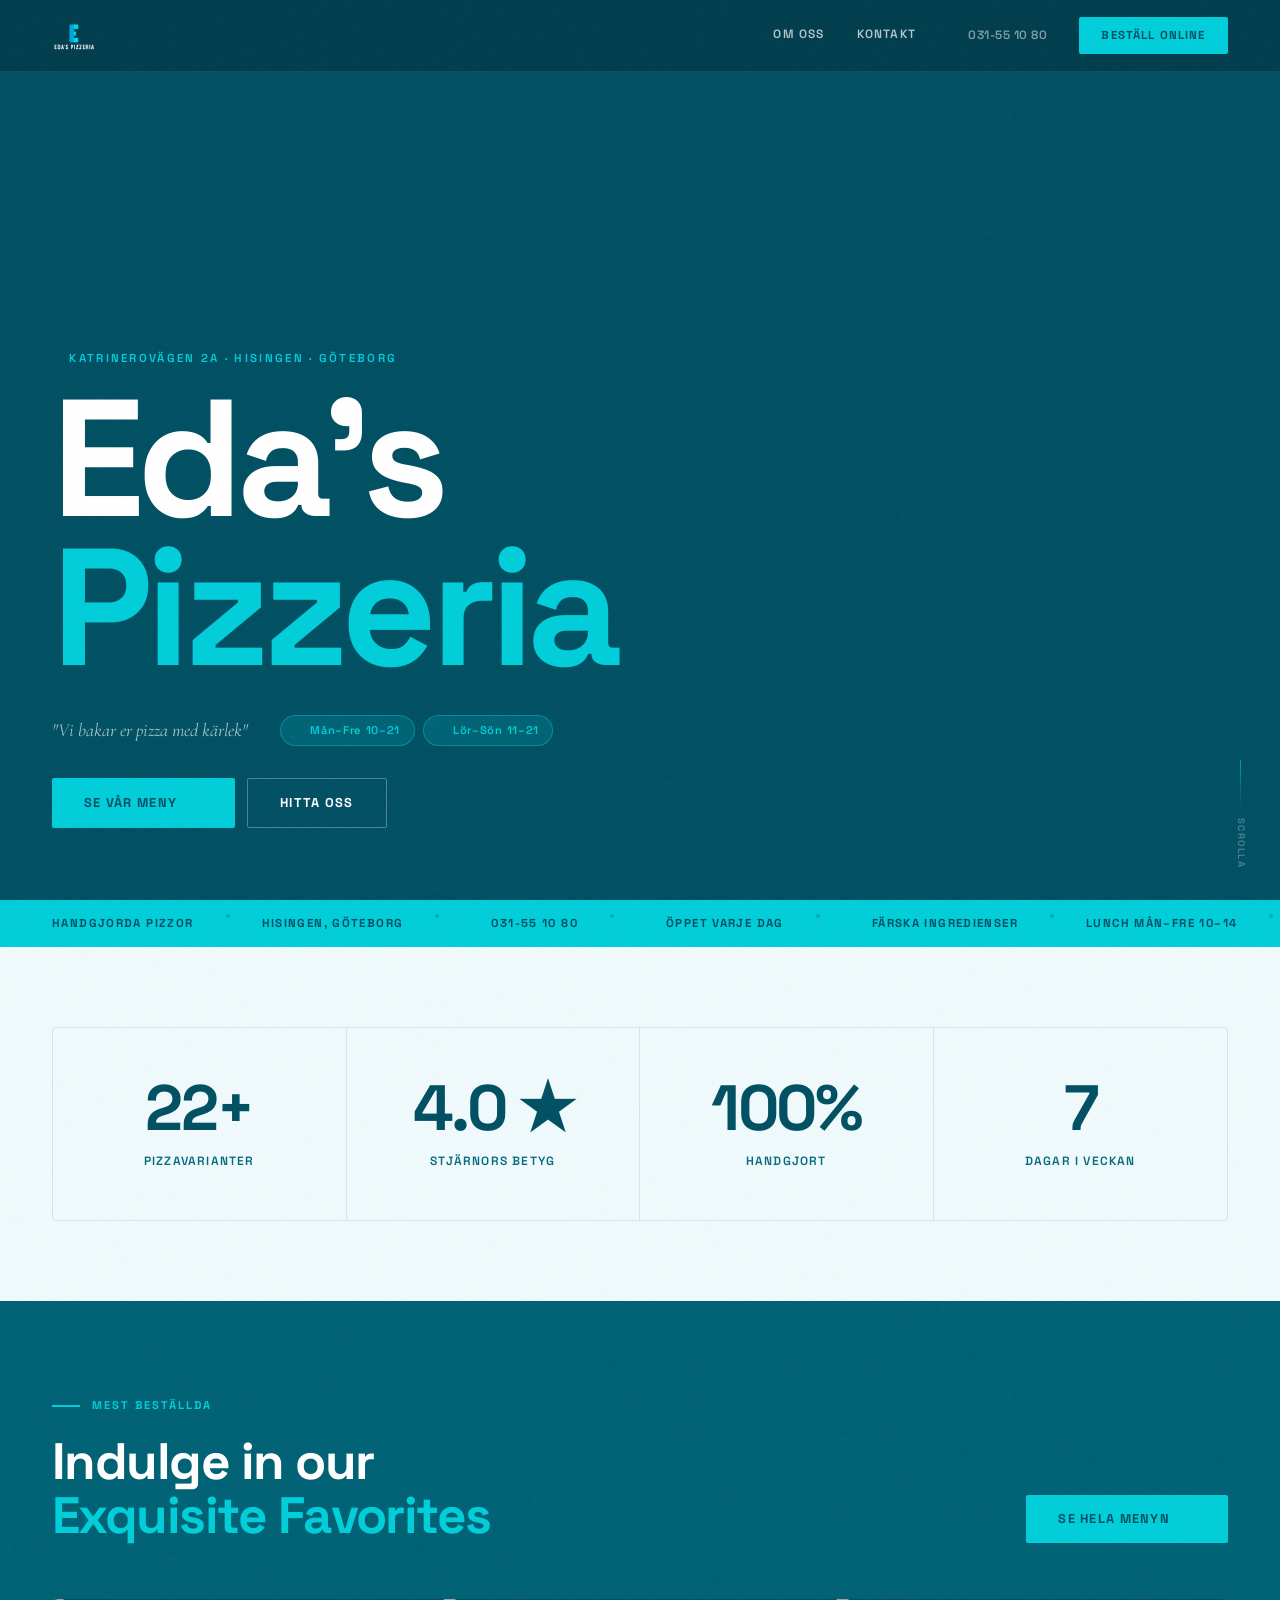
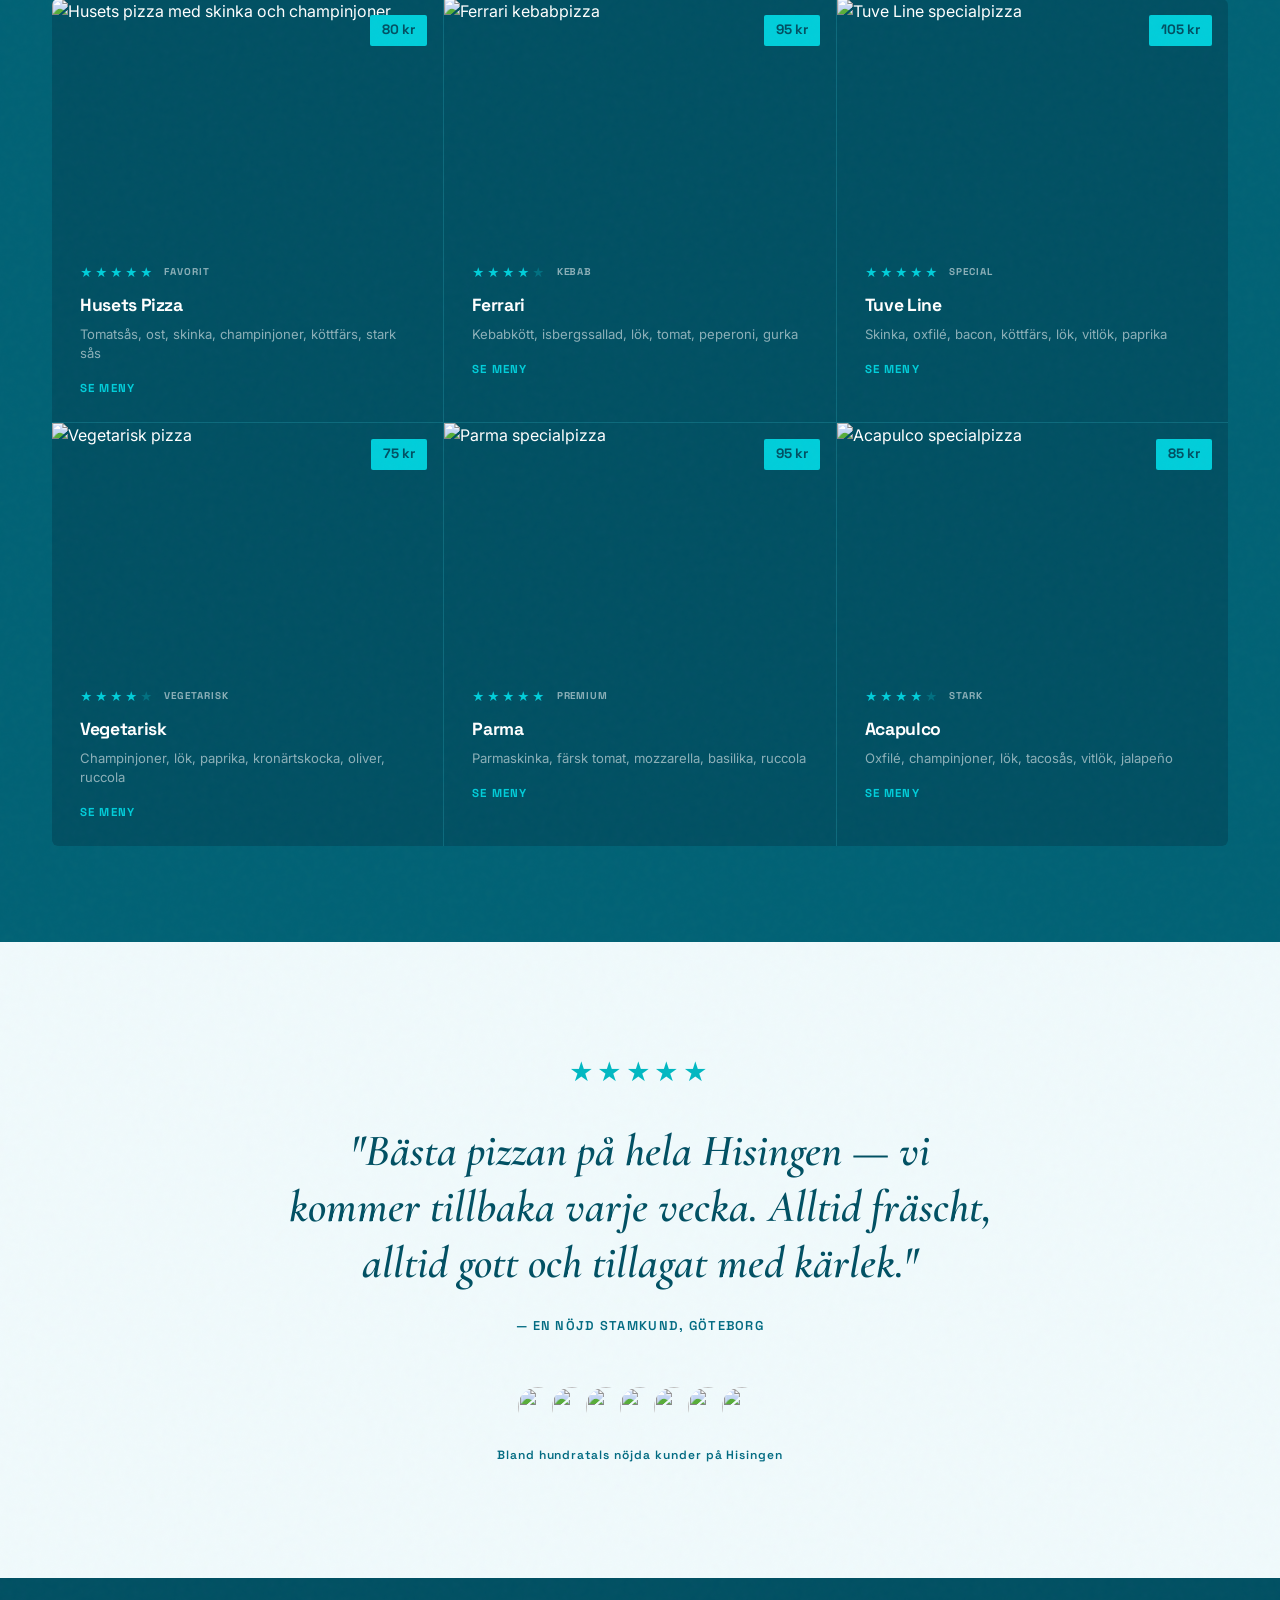
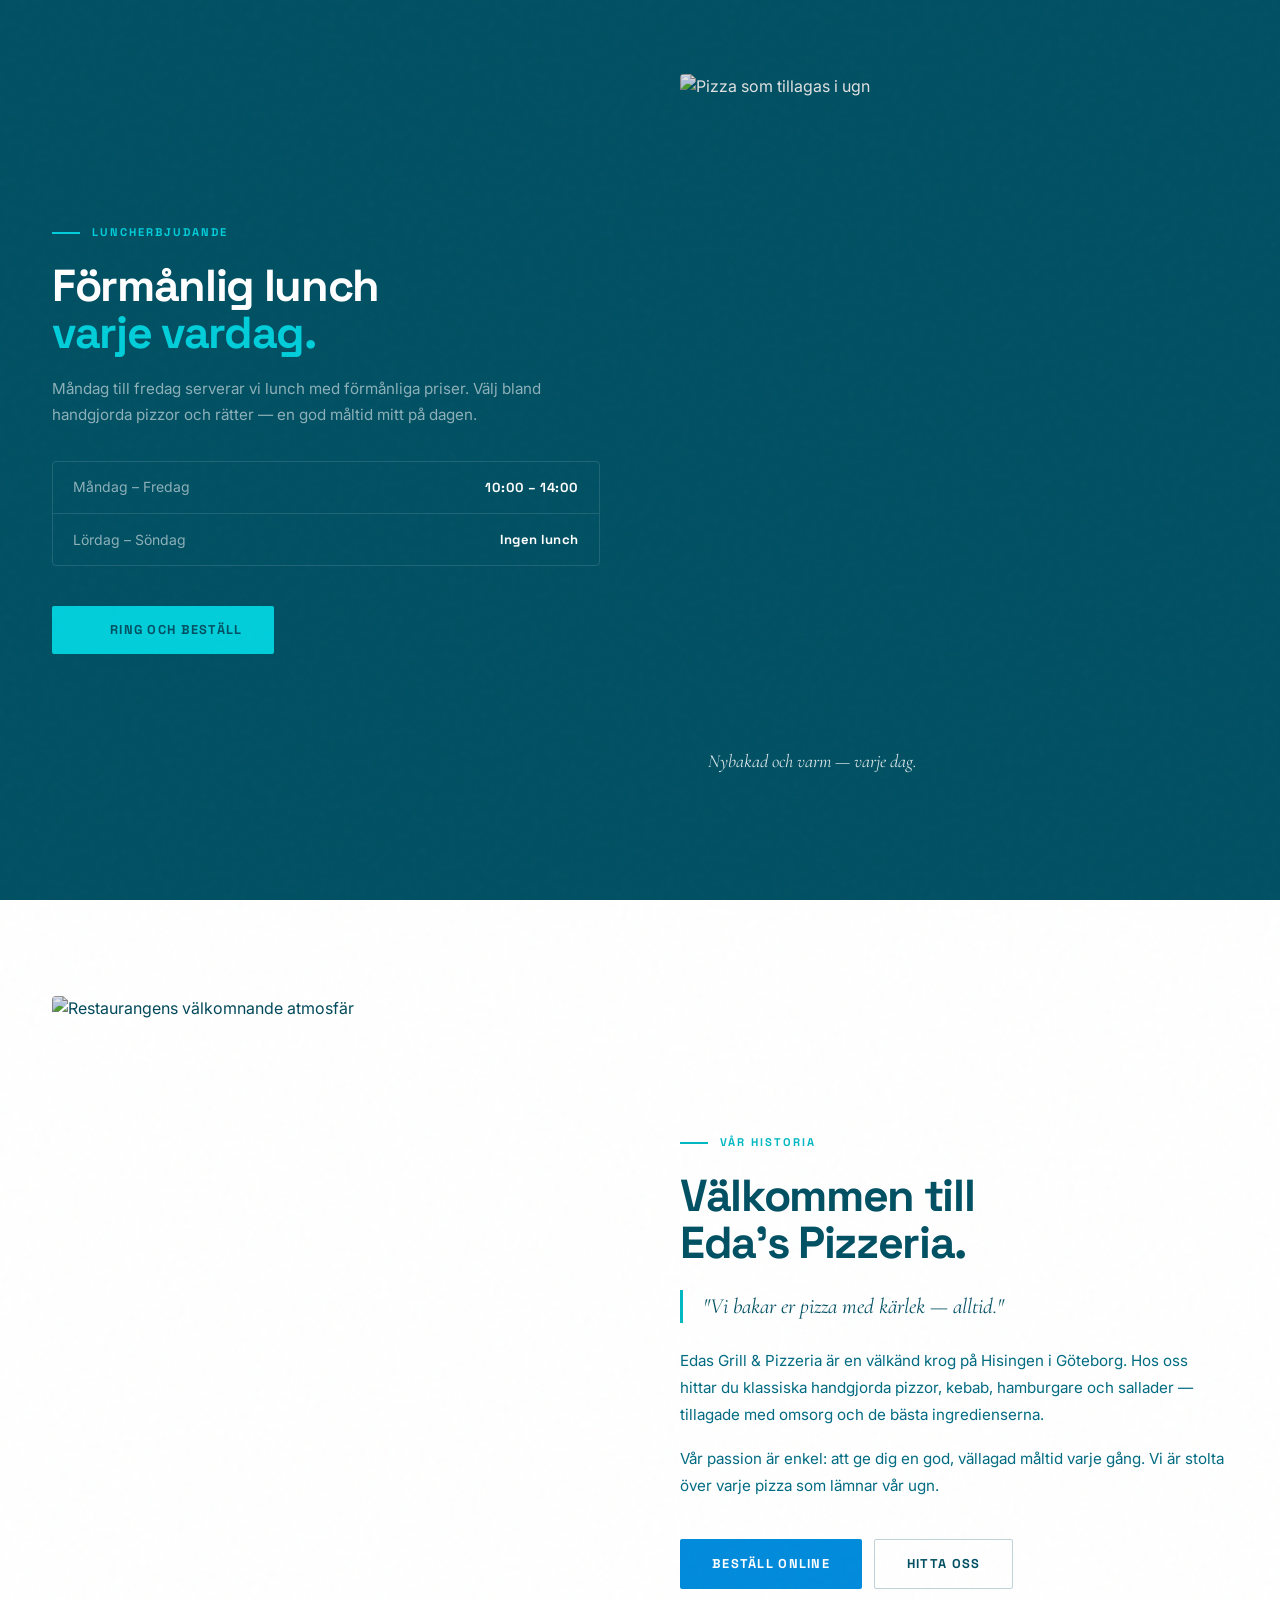
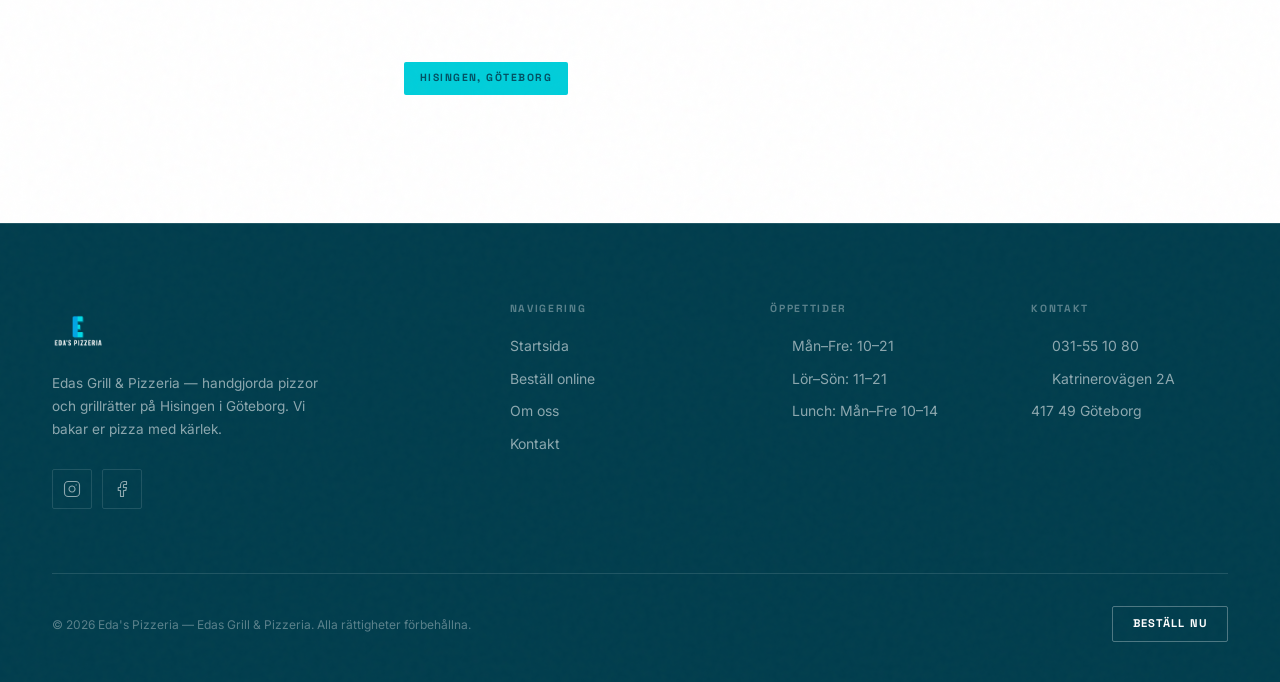
==== index.html @ 1bdd3b88 "Fix sociala medier-ikoner: byt Lucide instagram/facebook mot inline SVG Co-Authored-By: Claude Sonne" ====
<!DOCTYPE html>
<html lang="sv">
<head>
  <meta charset="UTF-8" />
  <meta name="viewport" content="width=device-width, initial-scale=1.0" />
  <title>Eda's Pizzeria — Pizza, Grill & Kebab på Hisingen, Göteborg</title>
  <meta name="description" content="Eda's Pizzeria på Hisingen i Göteborg. Handgjorda pizzor, kebab och grillrätter bakade med kärlek. Öppet mån–fre 10–21, lör–sön 11–21." />
  <meta property="og:title" content="Eda's Pizzeria — Hisingen, Göteborg" />
  <meta property="og:description" content="Handgjorda pizzor bakade med kärlek. Katrinerovägen 2A, Hisingen." />
  <meta property="og:type" content="restaurant" />

  <script type="application/ld+json">
  {"@context":"https://schema.org","@type":"Restaurant","name":"Eda's Pizzeria","alternateName":"Edas Grill & Pizzeria","url":"https://edaspizzeria.se","telephone":"+46315510080","address":{"@type":"PostalAddress","streetAddress":"Katrinerovägen 2A","postalCode":"417 49","addressLocality":"Göteborg","addressCountry":"SE"},"openingHoursSpecification":[{"@type":"OpeningHoursSpecification","dayOfWeek":["Monday","Tuesday","Wednesday","Thursday","Friday"],"opens":"10:00","closes":"21:00"},{"@type":"OpeningHoursSpecification","dayOfWeek":["Saturday","Sunday"],"opens":"11:00","closes":"21:00"}],"servesCuisine":["Pizza","Kebab","Grill"],"priceRange":"kr"}
  </script>

  <script src="https://unpkg.com/lucide@latest/dist/umd/lucide.min.js" defer></script>
  <link rel="preconnect" href="https://fonts.googleapis.com" />
  <link rel="preconnect" href="https://fonts.gstatic.com" crossorigin />
  <link href="https://fonts.googleapis.com/css2?family=Space+Grotesk:wght@400;500;600;700;800&family=Cormorant+Garamond:ital,wght@0,400;0,600;1,400;1,600;1,700&family=Inter:wght@300;400;500;600&display=swap" rel="stylesheet" />
  <link rel="stylesheet" href="css/style.css" />
</head>
<body>

  <!-- ======================== NAV ======================== -->
  <nav class="nav" role="navigation" aria-label="Huvudnavigation">
    <div class="nav__inner">
      <a href="index.html" class="nav__logo"><img src="assets/eda-logo.png" alt="Eda's Pizzeria" /></a>
      <div class="nav__links">
        <a href="#om-oss">Om oss</a>
        <a href="kontakt.html">Kontakt</a>
      </div>
      <a href="tel:+46315510080" class="nav__tel">
        <i data-lucide="phone" class="xs"></i> 031-55 10 80
      </a>
      <a href="https://qopla.com/restaurant/eda's-pizzeria/qom9pyzdRZ/order" target="_blank" rel="noopener" class="btn btn-gold nav__cta">Beställ online</a>
      <button class="nav__hamburger" aria-label="Öppna meny" aria-expanded="false">
        <span></span><span></span><span></span>
      </button>
    </div>
  </nav>

  <div class="mobile-menu" role="dialog" aria-modal="true">
    <button class="mobile-menu__close" aria-label="Stäng">&times;</button>
    <nav class="mobile-menu__nav">
      <a href="#om-oss">Om oss</a>
      <a href="kontakt.html">Kontakt</a>
      <a href="https://qopla.com/restaurant/eda's-pizzeria/qom9pyzdRZ/order" target="_blank" rel="noopener">Beställ online</a>
    </nav>
    <div class="mobile-menu__foot">
      <a href="https://qopla.com/restaurant/eda's-pizzeria/qom9pyzdRZ/order" target="_blank" rel="noopener" class="btn btn-gold">Beställ online</a>
      <a href="tel:+46315510080" class="mobile-menu__tel">
        <i data-lucide="phone" class="xs"></i> 031-55 10 80
      </a>
    </div>
  </div>

  <main>

    <!-- ======================== HERO ======================== -->
    <section class="hero" aria-label="Välkommen">
      <video class="hero__video" autoplay muted loop playsinline
        poster="https://images.unsplash.com/photo-1513104890138-7c749659a591?w=1400&q=80">
        <source src="https://videos.pexels.com/video-files/3209808/3209808-hd_1920_1080_25fps.mp4" type="video/mp4" />
        <div class="hero__video-fallback"></div>
      </video>
      <div class="hero__overlay" aria-hidden="true"></div>

      <div class="hero__content">
        <div class="hero__inner">
          <div class="hero__eyebrow">
            <i data-lucide="map-pin" style="width:12px;height:12px;"></i>
            Katrinerovägen 2A · Hisingen · Göteborg
          </div>

          <h1 class="hero__title">
            <span class="hero__title-line">Eda's</span>
            <span class="hero__title-line">Pizzeria</span>
          </h1>

          <div class="hero__sub-row">
            <p class="hero__slogan">"Vi bakar er pizza med kärlek"</p>
            <div class="hero__badges">
              <span class="badge">
                <i data-lucide="clock" style="width:11px;height:11px;"></i>
                Mån–Fre 10–21
              </span>
              <span class="badge">
                <i data-lucide="clock" style="width:11px;height:11px;"></i>
                Lör–Sön 11–21
              </span>
            </div>
          </div>

          <div class="hero__actions">
            <a href="https://qopla.com/restaurant/eda's-pizzeria/qom9pyzdRZ/order" target="_blank" rel="noopener" class="btn btn-gold">
              Se vår meny <i data-lucide="arrow-right" class="sm"></i>
            </a>
            <a href="kontakt.html" class="btn btn-outline-light">Hitta oss</a>
          </div>
        </div>
      </div>

      <div class="hero__scroll" aria-hidden="true">
        <div class="hero__scroll-line"></div>
        <span>Scrolla</span>
      </div>
    </section>

    <!-- ======================== INTRO BAND (Gold ticker) ======================== -->
    <div class="intro-band" aria-hidden="true">
      <div class="intro-band__track">
        <span class="intro-band__item"><i data-lucide="utensils" style="width:12px;height:12px;"></i>Handgjorda pizzor</span>
        <span class="intro-band__sep"></span>
        <span class="intro-band__item">Hisingen, Göteborg</span>
        <span class="intro-band__sep"></span>
        <span class="intro-band__item"><i data-lucide="phone" style="width:12px;height:12px;"></i>031-55 10 80</span>
        <span class="intro-band__sep"></span>
        <span class="intro-band__item"><i data-lucide="clock" style="width:12px;height:12px;"></i>Öppet varje dag</span>
        <span class="intro-band__sep"></span>
        <span class="intro-band__item"><i data-lucide="leaf" style="width:12px;height:12px;"></i>Färska ingredienser</span>
        <span class="intro-band__sep"></span>
        <span class="intro-band__item">Lunch mån–fre 10–14</span>
        <span class="intro-band__sep"></span>
        <!-- Duplicate for seamless loop -->
        <span class="intro-band__item"><i data-lucide="utensils" style="width:12px;height:12px;"></i>Handgjorda pizzor</span>
        <span class="intro-band__sep"></span>
        <span class="intro-band__item">Hisingen, Göteborg</span>
        <span class="intro-band__sep"></span>
        <span class="intro-band__item"><i data-lucide="phone" style="width:12px;height:12px;"></i>031-55 10 80</span>
        <span class="intro-band__sep"></span>
        <span class="intro-band__item"><i data-lucide="clock" style="width:12px;height:12px;"></i>Öppet varje dag</span>
        <span class="intro-band__sep"></span>
        <span class="intro-band__item"><i data-lucide="leaf" style="width:12px;height:12px;"></i>Färska ingredienser</span>
        <span class="intro-band__sep"></span>
        <span class="intro-band__item">Lunch mån–fre 10–14</span>
        <span class="intro-band__sep"></span>
      </div>
    </div>

    <!-- ======================== STATS (Light) ======================== -->
    <section class="stats sec-cream" aria-labelledby="stats-heading">
      <div class="container">
        <div class="stats__inner" id="stats-grid">
          <div class="stat-item reveal">
            <span class="stat-item__num" data-count="22" data-suffix="+">0</span>
            <span class="stat-item__label">Pizzavarianter</span>
          </div>
          <div class="stat-item reveal reveal-delay-1">
            <span class="stat-item__num" data-count="4" data-suffix=".0 ★">0</span>
            <span class="stat-item__label">Stjärnors betyg</span>
          </div>
          <div class="stat-item reveal reveal-delay-2">
            <span class="stat-item__num" data-count="100" data-suffix="%">0</span>
            <span class="stat-item__label">Handgjort</span>
          </div>
          <div class="stat-item reveal reveal-delay-3">
            <span class="stat-item__num" data-count="7">0</span>
            <span class="stat-item__label">Dagar i veckan</span>
          </div>
        </div>
      </div>
    </section>

    <!-- ======================== POPULAR (Dark 3×2) ======================== -->
    <section class="popular" aria-labelledby="popular-heading">
      <div class="container">
        <div class="popular__header">
          <div>
            <div class="overline" style="color:var(--gold);">Mest beställda</div>
            <h2 class="popular__title" id="popular-heading">
              Indulge in our<br><span>Exquisite Favorites</span>
            </h2>
          </div>
          <a href="https://qopla.com/restaurant/eda's-pizzeria/qom9pyzdRZ/order" target="_blank" rel="noopener" class="btn btn-gold reveal">
            Se hela menyn <i data-lucide="arrow-right" class="sm"></i>
          </a>
        </div>

        <div class="popular__grid">

          <!-- Card 1 — Husets -->
          <article class="dish-card reveal">
            <div class="dish-card__img-wrap">
              <img src="https://images.unsplash.com/photo-1574071318508-1cdbab80d002?w=600&q=80"
                   alt="Husets pizza med skinka och champinjoner" class="dish-card__img" loading="lazy" />
              <span class="dish-card__price-badge">80 kr</span>
              <div class="dish-card__hover">
                <span class="dish-card__hover-text">
                  Se meny <i data-lucide="arrow-right" style="width:16px;height:16px;"></i>
                </span>
              </div>
            </div>
            <div class="dish-card__body">
              <div class="dish-card__stars">
                <div class="dish-card__star-row">
                  <span class="dish-card__star">★</span><span class="dish-card__star">★</span>
                  <span class="dish-card__star">★</span><span class="dish-card__star">★</span>
                  <span class="dish-card__star">★</span>
                </div>
                <span class="dish-card__tag">Favorit</span>
              </div>
              <div class="dish-card__name">Husets Pizza</div>
              <p class="dish-card__desc">Tomatsås, ost, skinka, champinjoner, köttfärs, stark sås</p>
              <div class="dish-card__footer">
                <a href="https://qopla.com/restaurant/eda's-pizzeria/qom9pyzdRZ/order" target="_blank" rel="noopener" class="dish-card__link">
                  Se meny <i data-lucide="arrow-right" style="width:14px;height:14px;"></i>
                </a>
              </div>
            </div>
          </article>

          <!-- Card 2 — Ferrari -->
          <article class="dish-card reveal reveal-delay-1">
            <div class="dish-card__img-wrap">
              <img src="https://images.unsplash.com/photo-1529006557810-274b9b2fc783?w=600&q=80"
                   alt="Ferrari kebabpizza" class="dish-card__img" loading="lazy" />
              <span class="dish-card__price-badge">95 kr</span>
              <div class="dish-card__hover">
                <span class="dish-card__hover-text">
                  Se meny <i data-lucide="arrow-right" style="width:16px;height:16px;"></i>
                </span>
              </div>
            </div>
            <div class="dish-card__body">
              <div class="dish-card__stars">
                <div class="dish-card__star-row">
                  <span class="dish-card__star">★</span><span class="dish-card__star">★</span>
                  <span class="dish-card__star">★</span><span class="dish-card__star">★</span>
                  <span class="dish-card__star empty">★</span>
                </div>
                <span class="dish-card__tag">Kebab</span>
              </div>
              <div class="dish-card__name">Ferrari</div>
              <p class="dish-card__desc">Kebabkött, isbergssallad, lök, tomat, peperoni, gurka</p>
              <div class="dish-card__footer">
                <a href="https://qopla.com/restaurant/eda's-pizzeria/qom9pyzdRZ/order" target="_blank" rel="noopener" class="dish-card__link">
                  Se meny <i data-lucide="arrow-right" style="width:14px;height:14px;"></i>
                </a>
              </div>
            </div>
          </article>

          <!-- Card 3 — Tuve Line -->
          <article class="dish-card reveal reveal-delay-2">
            <div class="dish-card__img-wrap">
              <img src="https://images.unsplash.com/photo-1565299624946-b28f40a0ae38?w=600&q=80"
                   alt="Tuve Line specialpizza" class="dish-card__img" loading="lazy" />
              <span class="dish-card__price-badge">105 kr</span>
              <div class="dish-card__hover">
                <span class="dish-card__hover-text">
                  Se meny <i data-lucide="arrow-right" style="width:16px;height:16px;"></i>
                </span>
              </div>
            </div>
            <div class="dish-card__body">
              <div class="dish-card__stars">
                <div class="dish-card__star-row">
                  <span class="dish-card__star">★</span><span class="dish-card__star">★</span>
                  <span class="dish-card__star">★</span><span class="dish-card__star">★</span>
                  <span class="dish-card__star">★</span>
                </div>
                <span class="dish-card__tag">Special</span>
              </div>
              <div class="dish-card__name">Tuve Line</div>
              <p class="dish-card__desc">Skinka, oxfilé, bacon, köttfärs, lök, vitlök, paprika</p>
              <div class="dish-card__footer">
                <a href="https://qopla.com/restaurant/eda's-pizzeria/qom9pyzdRZ/order" target="_blank" rel="noopener" class="dish-card__link">
                  Se meny <i data-lucide="arrow-right" style="width:14px;height:14px;"></i>
                </a>
              </div>
            </div>
          </article>

          <!-- Card 4 — Vegetarisk -->
          <article class="dish-card reveal reveal-delay-1">
            <div class="dish-card__img-wrap">
              <img src="https://images.unsplash.com/photo-1571407970349-bc81e7e96d47?w=600&q=80"
                   alt="Vegetarisk pizza" class="dish-card__img" loading="lazy" />
              <span class="dish-card__price-badge">75 kr</span>
              <div class="dish-card__hover">
                <span class="dish-card__hover-text">
                  Se meny <i data-lucide="arrow-right" style="width:16px;height:16px;"></i>
                </span>
              </div>
            </div>
            <div class="dish-card__body">
              <div class="dish-card__stars">
                <div class="dish-card__star-row">
                  <span class="dish-card__star">★</span><span class="dish-card__star">★</span>
                  <span class="dish-card__star">★</span><span class="dish-card__star">★</span>
                  <span class="dish-card__star empty">★</span>
                </div>
                <span class="dish-card__tag">Vegetarisk</span>
              </div>
              <div class="dish-card__name">Vegetarisk</div>
              <p class="dish-card__desc">Champinjoner, lök, paprika, kronärtskocka, oliver, ruccola</p>
              <div class="dish-card__footer">
                <a href="https://qopla.com/restaurant/eda's-pizzeria/qom9pyzdRZ/order" target="_blank" rel="noopener" class="dish-card__link">
                  Se meny <i data-lucide="arrow-right" style="width:14px;height:14px;"></i>
                </a>
              </div>
            </div>
          </article>

          <!-- Card 5 — Parma -->
          <article class="dish-card reveal reveal-delay-2">
            <div class="dish-card__img-wrap">
              <img src="https://images.unsplash.com/photo-1555396273-367ea4eb4db5?w=600&q=80"
                   alt="Parma specialpizza" class="dish-card__img" loading="lazy" />
              <span class="dish-card__price-badge">95 kr</span>
              <div class="dish-card__hover">
                <span class="dish-card__hover-text">
                  Se meny <i data-lucide="arrow-right" style="width:16px;height:16px;"></i>
                </span>
              </div>
            </div>
            <div class="dish-card__body">
              <div class="dish-card__stars">
                <div class="dish-card__star-row">
                  <span class="dish-card__star">★</span><span class="dish-card__star">★</span>
                  <span class="dish-card__star">★</span><span class="dish-card__star">★</span>
                  <span class="dish-card__star">★</span>
                </div>
                <span class="dish-card__tag">Premium</span>
              </div>
              <div class="dish-card__name">Parma</div>
              <p class="dish-card__desc">Parmaskinka, färsk tomat, mozzarella, basilika, ruccola</p>
              <div class="dish-card__footer">
                <a href="https://qopla.com/restaurant/eda's-pizzeria/qom9pyzdRZ/order" target="_blank" rel="noopener" class="dish-card__link">
                  Se meny <i data-lucide="arrow-right" style="width:14px;height:14px;"></i>
                </a>
              </div>
            </div>
          </article>

          <!-- Card 6 — Acapulco -->
          <article class="dish-card reveal reveal-delay-3">
            <div class="dish-card__img-wrap">
              <img src="https://images.unsplash.com/photo-1490645935967-10de6ba17061?w=600&q=80"
                   alt="Acapulco specialpizza" class="dish-card__img" loading="lazy" />
              <span class="dish-card__price-badge">85 kr</span>
              <div class="dish-card__hover">
                <span class="dish-card__hover-text">
                  Se meny <i data-lucide="arrow-right" style="width:16px;height:16px;"></i>
                </span>
              </div>
            </div>
            <div class="dish-card__body">
              <div class="dish-card__stars">
                <div class="dish-card__star-row">
                  <span class="dish-card__star">★</span><span class="dish-card__star">★</span>
                  <span class="dish-card__star">★</span><span class="dish-card__star">★</span>
                  <span class="dish-card__star empty">★</span>
                </div>
                <span class="dish-card__tag">Stark</span>
              </div>
              <div class="dish-card__name">Acapulco</div>
              <p class="dish-card__desc">Oxfilé, champinjoner, lök, tacosås, vitlök, jalapeño</p>
              <div class="dish-card__footer">
                <a href="https://qopla.com/restaurant/eda's-pizzeria/qom9pyzdRZ/order" target="_blank" rel="noopener" class="dish-card__link">
                  Se meny <i data-lucide="arrow-right" style="width:14px;height:14px;"></i>
                </a>
              </div>
            </div>
          </article>

        </div>
      </div>
    </section>

    <!-- ======================== TESTIMONIAL (Light) ======================== -->
    <section class="testimonial" aria-labelledby="testimonial-heading">
      <div class="container">
        <div class="testimonial__inner reveal">
          <span class="testimonial__stars">★★★★★</span>
          <blockquote class="testimonial__quote" id="testimonial-heading">
            "Bästa pizzan på hela Hisingen — vi kommer tillbaka varje vecka. Alltid fräscht, alltid gott och tillagat med kärlek."
          </blockquote>
          <p class="testimonial__author">— En nöjd stamkund, Göteborg</p>
          <div class="testimonial__avatars">
            <div class="testimonial__avatar-group">
              <img src="https://images.unsplash.com/photo-1494790108377-be9c29b29330?w=100&q=80" alt="" class="testimonial__avatar" loading="lazy" />
              <img src="https://images.unsplash.com/photo-1507003211169-0a1dd7228f2d?w=100&q=80" alt="" class="testimonial__avatar" loading="lazy" />
              <img src="https://images.unsplash.com/photo-1438761681033-6461ffad8d80?w=100&q=80" alt="" class="testimonial__avatar" loading="lazy" />
              <img src="https://images.unsplash.com/photo-1472099645785-5658abf4ff4e?w=100&q=80" alt="" class="testimonial__avatar" loading="lazy" />
              <img src="https://images.unsplash.com/photo-1544005313-94ddf0286df2?w=100&q=80" alt="" class="testimonial__avatar" loading="lazy" />
              <img src="https://images.unsplash.com/photo-1500648767791-00dcc994a43e?w=100&q=80" alt="" class="testimonial__avatar" loading="lazy" />
              <img src="https://images.unsplash.com/photo-1534528741775-53994a69daeb?w=100&q=80" alt="" class="testimonial__avatar" loading="lazy" />
            </div>
          </div>
          <p class="testimonial__count">Bland hundratals nöjda kunder på Hisingen</p>
        </div>
      </div>
    </section>

    <!-- ======================== LUNCH (Dark) ======================== -->
    <section class="lunch" aria-labelledby="lunch-heading">
      <div class="container">
        <div class="lunch__inner">
          <div class="reveal">
            <div class="overline lunch__overline">Luncherbjudande</div>
            <h2 class="lunch__title" id="lunch-heading">
              Förmånlig lunch<br><span>varje vardag.</span>
            </h2>
            <p class="lunch__desc">
              Måndag till fredag serverar vi lunch med förmånliga priser. Välj bland handgjorda pizzor och rätter — en god måltid mitt på dagen.
            </p>
            <div class="lunch__hours">
              <div class="lunch__hour-row">
                <span>Måndag – Fredag</span>
                <span>10:00 – 14:00</span>
              </div>
              <div class="lunch__hour-row">
                <span>Lördag – Söndag</span>
                <span>Ingen lunch</span>
              </div>
            </div>
            <a href="tel:+46315510080" class="btn btn-gold">
              <i data-lucide="phone" class="sm"></i>
              Ring och beställ
            </a>
          </div>
          <div class="lunch__image reveal reveal-delay-2">
            <img
              src="https://images.unsplash.com/photo-1444492417251-9c84a5fa18e0?w=800&q=80"
              alt="Pizza som tillagas i ugn"
              loading="lazy"
            />
            <p class="lunch__image-caption">Nybakad och varm — varje dag.</p>
          </div>
        </div>
      </div>
    </section>

    <!-- ======================== OM OSS (Light) ======================== -->
    <section class="about" id="om-oss" aria-labelledby="about-heading">
      <div class="container">
        <div class="about__inner">
          <div class="about__image reveal">
            <img
              src="https://images.unsplash.com/photo-1555396273-367ea4eb4db5?w=800&q=80"
              alt="Restaurangens välkomnande atmosfär"
              loading="lazy"
            />
            <span class="about__badge">Hisingen, Göteborg</span>
          </div>
          <div class="reveal reveal-delay-2">
            <div class="overline about__overline">Vår historia</div>
            <h2 class="about__title" id="about-heading">Välkommen till<br>Eda's Pizzeria.</h2>
            <blockquote class="about__quote">
              "Vi bakar er pizza med kärlek — alltid."
            </blockquote>
            <p class="about__text">
              Edas Grill &amp; Pizzeria är en välkänd krog på Hisingen i Göteborg. Hos oss hittar du klassiska handgjorda pizzor, kebab, hamburgare och sallader — tillagade med omsorg och de bästa ingredienserna.
            </p>
            <p class="about__text" style="margin-bottom:2.5rem;">
              Vår passion är enkel: att ge dig en god, vällagad måltid varje gång. Vi är stolta över varje pizza som lämnar vår ugn.
            </p>
            <div style="display:flex; gap:0.75rem; flex-wrap:wrap;">
              <a href="https://qopla.com/restaurant/eda's-pizzeria/qom9pyzdRZ/order" target="_blank" rel="noopener" class="btn btn-red">Beställ online</a>
              <a href="kontakt.html" class="btn btn-outline-dark">Hitta oss</a>
            </div>
          </div>
        </div>
      </div>
    </section>

  </main>

  <!-- ======================== FOOTER ======================== -->
  <footer>
    <div class="container">
      <div class="footer__grid">
        <div>
          <a href="index.html" class="footer__logo"><img src="assets/eda-logo.png" alt="Eda's Pizzeria" /></a>
          <p class="footer__desc">Edas Grill &amp; Pizzeria — handgjorda pizzor och grillrätter på Hisingen i Göteborg. Vi bakar er pizza med kärlek.</p>
          <div class="footer__social">
            <a href="https://www.instagram.com/edas.pizzeria" class="footer__social-link" aria-label="Instagram" target="_blank" rel="noopener">
              <svg width="18" height="18" viewBox="0 0 24 24" fill="none" stroke="currentColor" stroke-width="1.5" stroke-linecap="round" stroke-linejoin="round"><rect x="2" y="2" width="20" height="20" rx="5"/><path d="M16 11.37A4 4 0 1 1 12.63 8 4 4 0 0 1 16 11.37z"/><line x1="17.5" y1="6.5" x2="17.51" y2="6.5"/></svg>
            </a>
            <a href="https://www.facebook.com/pages/Edas-Pizzeria" class="footer__social-link" aria-label="Facebook" target="_blank" rel="noopener">
              <svg width="18" height="18" viewBox="0 0 24 24" fill="none" stroke="currentColor" stroke-width="1.5" stroke-linecap="round" stroke-linejoin="round"><path d="M18 2h-3a5 5 0 0 0-5 5v3H7v4h3v8h4v-8h3l1-4h-4V7a1 1 0 0 1 1-1h3z"/></svg>
            </a>
          </div>
        </div>
        <div class="footer__col">
          <h4>Navigering</h4>
          <ul>
            <li><a href="index.html">Startsida</a></li>
            <li><a href="https://qopla.com/restaurant/eda's-pizzeria/qom9pyzdRZ/order" target="_blank" rel="noopener">Beställ online</a></li>
            <li><a href="#om-oss">Om oss</a></li>
            <li><a href="kontakt.html">Kontakt</a></li>
          </ul>
        </div>
        <div class="footer__col">
          <h4>Öppettider</h4>
          <ul>
            <li><span><i data-lucide="clock" class="xs"></i> Mån–Fre: 10–21</span></li>
            <li><span><i data-lucide="clock" class="xs"></i> Lör–Sön: 11–21</span></li>
            <li><span><i data-lucide="sun" class="xs"></i> Lunch: Mån–Fre 10–14</span></li>
          </ul>
        </div>
        <div class="footer__col">
          <h4>Kontakt</h4>
          <ul>
            <li><a href="tel:+46315510080"><i data-lucide="phone" class="xs"></i> 031-55 10 80</a></li>
            <li><span><i data-lucide="map-pin" class="xs"></i> Katrinerovägen 2A</span></li>
            <li><span>417 49 Göteborg</span></li>
          </ul>
        </div>
      </div>
      <div class="footer__bottom">
        <p class="footer__copy">© 2026 Eda's Pizzeria — Edas Grill &amp; Pizzeria. Alla rättigheter förbehållna.</p>
        <a href="https://qopla.com/restaurant/eda's-pizzeria/qom9pyzdRZ/order" target="_blank" rel="noopener" class="btn btn-outline-light" style="padding:0.5rem 1.2rem; font-size:0.7rem;">Beställ nu</a>
      </div>
    </div>
  </footer>

  <script src="js/main.js"></script>
  <script>lucide.createIcons();</script>
</body>
</html>
---- css/style.css ----
/* =============================================
   EDA'S PIZZERIA — STYLESHEET v3
   Färgstark · Animerad · Unik
   ============================================= */

@import url('https://fonts.googleapis.com/css2?family=Space+Grotesk:wght@400;500;600;700;800&family=Cormorant+Garamond:ital,wght@0,400;0,600;1,400;1,600;1,700&family=Inter:wght@300;400;500;600&display=swap');

/* =============================================
   CSS VARIABLES
   ============================================= */
:root {
  /* Backgrounds */
  --bg-black:  #005063;
  --bg-dark:   #005063;
  --bg-mid:    #006275;
  --bg-light:  #ffffff;
  --bg-cream:  #f0fafc;

  /* Accents */
  --gold:      #00ceda;
  --gold-h:    #00b8c2;
  --gold-pale: rgba(0,206,218,0.12);
  --red:       #008bdb;
  --red-h:     #0077c2;
  --green:     #005063;

  /* Text */
  --t-dark:    #ffffff;
  --t-muted:   rgba(255,255,255,0.55);
  --t-dim:     rgba(255,255,255,0.35);
  --t-light:   #005063;
  --t-light-m: #006b82;

  /* UI */
  --border-d:  rgba(255,255,255,0.12);
  --border-l:  rgba(0,80,99,0.12);
  --nav-h:     72px;

  /* Fonts */
  --sans:   'Space Grotesk', 'Helvetica Neue', Arial, sans-serif;
  --serif:  'Cormorant Garamond', Georgia, serif;
  --body:   'Inter', 'Helvetica Neue', Arial, sans-serif;

  /* Motion */
  --ease:   cubic-bezier(0.4, 0, 0.2, 1);
  --spring: cubic-bezier(0.34, 1.56, 0.64, 1);
  --t:      0.3s;
}

/* =============================================
   RESET + BASE
   ============================================= */
*, *::before, *::after { box-sizing: border-box; margin: 0; padding: 0; }
html { scroll-behavior: smooth; font-size: 16px; -webkit-text-size-adjust: 100%; }
body {
  font-family: var(--body);
  background: var(--bg-black);
  color: var(--t-dark);
  line-height: 1.6;
  overflow-x: hidden;
  animation: pageIn 0.7s var(--ease) both;
}
@keyframes pageIn {
  from { opacity: 0; transform: translateY(12px); }
  to   { opacity: 1; transform: translateY(0); }
}
img { max-width: 100%; display: block; }
a   { text-decoration: none; color: inherit; }
ul  { list-style: none; }
button { cursor: pointer; border: none; background: none; font-family: inherit; }

/* Grain */
body::after {
  content: '';
  position: fixed;
  inset: 0;
  background-image: url("data:image/svg+xml,%3Csvg viewBox='0 0 200 200' xmlns='http://www.w3.org/2000/svg'%3E%3Cfilter id='n'%3E%3CfeTurbulence type='fractalNoise' baseFrequency='0.85' numOctaves='4' stitchTiles='stitch'/%3E%3C/filter%3E%3Crect width='100%25' height='100%25' filter='url(%23n)'/%3E%3C/svg%3E");
  opacity: 0.025;
  pointer-events: none;
  z-index: 9999;
}

/* =============================================
   TYPOGRAPHY
   ============================================= */
h1,h2,h3,h4 { font-family: var(--sans); font-weight: 800; line-height: 1.05; }
h1 { font-size: clamp(2.5rem, 5vw, 4.5rem); }
h2 { font-size: clamp(2rem, 3.5vw, 3rem); }
h3 { font-size: clamp(1.1rem, 1.8vw, 1.4rem); }

.overline {
  font-family: var(--sans);
  font-size: 0.7rem;
  font-weight: 700;
  letter-spacing: 0.18em;
  text-transform: uppercase;
  display: flex;
  align-items: center;
  gap: 0.75rem;
  margin-bottom: 1.25rem;
}
.overline::before {
  content: '';
  display: block;
  width: 28px;
  height: 2px;
  background: currentColor;
  flex-shrink: 0;
}

/* =============================================
   ICONS (Lucide)
   ============================================= */
[data-lucide] { display: inline-block; vertical-align: middle; flex-shrink: 0; }
[data-lucide].xs { width: 14px; height: 14px; }
[data-lucide].sm { width: 18px; height: 18px; }
[data-lucide].md { width: 22px; height: 22px; }
[data-lucide].lg { width: 28px; height: 28px; }

/* =============================================
   BUTTONS
   ============================================= */
.btn {
  position: relative;
  display: inline-flex;
  align-items: center;
  gap: 0.5rem;
  padding: 0.85rem 2rem;
  border-radius: 2px;
  font-family: var(--sans);
  font-weight: 700;
  font-size: 0.8rem;
  letter-spacing: 0.1em;
  text-transform: uppercase;
  transition: all var(--t) var(--ease);
  overflow: hidden;
  white-space: nowrap;
}
/* Ripple */
.btn::after {
  content: '';
  position: absolute;
  inset: 0;
  background: rgba(255,255,255,0.15);
  border-radius: 50%;
  transform: scale(0);
  opacity: 0;
  transition: transform 0.5s var(--ease), opacity 0.5s;
}
.btn.ripple::after { transform: scale(4); opacity: 0; transition: transform 0.5s, opacity 0.5s; }
/* Ripple span (injected by JS) */
.btn-ripple {
  position: absolute;
  width: 6px; height: 6px;
  border-radius: 50%;
  background: rgba(255,255,255,0.35);
  transform: translate(-50%, -50%) scale(0);
  animation: rippleAnim 0.55s ease-out forwards;
  pointer-events: none;
}
@keyframes rippleAnim {
  to { transform: translate(-50%, -50%) scale(40); opacity: 0; }
}
.btn-gold {
  background: var(--gold);
  color: #005063;
}
.btn-gold:hover { background: var(--gold-h); transform: translateY(-2px); box-shadow: 0 8px 24px rgba(0,206,218,0.35); }
.btn-red {
  background: var(--red);
  color: #fff;
}
.btn-red:hover { background: var(--red-h); transform: translateY(-2px); box-shadow: 0 8px 24px rgba(0,139,219,0.35); }
.btn-outline-light {
  background: transparent;
  color: var(--t-dark);
  border: 1.5px solid rgba(255,255,255,0.3);
}
.btn-outline-light:hover { border-color: var(--t-dark); background: rgba(255,255,255,0.08); }
.btn-outline-dark {
  background: transparent;
  color: var(--t-light);
  border: 1.5px solid rgba(0,80,99,0.25);
}
.btn-outline-dark:hover { border-color: var(--t-light); background: rgba(0,80,99,0.05); }

/* =============================================
   LAYOUT
   ============================================= */
.container { max-width: 1240px; margin: 0 auto; padding: 0 2rem; }
.sec-dark  { background: var(--bg-dark); }
.sec-mid   { background: var(--bg-mid); }
.sec-light { background: var(--bg-light); color: var(--t-light); }
.sec-cream { background: var(--bg-cream); color: var(--t-light); }
.sec-black { background: var(--bg-black); }

/* =============================================
   NAVIGATION
   ============================================= */
.nav {
  position: fixed;
  top: 0; left: 0; right: 0;
  height: var(--nav-h);
  z-index: 1000;
  background: #003d4d;
  border-bottom: 1px solid rgba(255,255,255,0.08);
  transition: box-shadow var(--t) var(--ease);
}
.nav.scrolled {
  box-shadow: 0 2px 20px rgba(0,0,0,0.2);
}
.nav__inner {
  max-width: 1240px;
  margin: 0 auto;
  padding: 0 2rem;
  height: 100%;
  display: flex;
  align-items: center;
  gap: 2rem;
}
.nav__logo {
  display: flex;
  align-items: center;
  margin-right: auto;
}
.nav__logo img {
  height: 44px;
  width: auto;
  mix-blend-mode: screen;
}
.nav__links {
  display: flex;
  align-items: center;
  gap: 2rem;
}
.nav__links a {
  position: relative;
  font-family: var(--sans);
  font-size: 0.75rem;
  font-weight: 600;
  letter-spacing: 0.1em;
  text-transform: uppercase;
  color: rgba(255,255,255,0.7);
  transition: color var(--t);
  padding-bottom: 2px;
}
.nav__links a::after {
  content: '';
  position: absolute;
  bottom: -2px; left: 0;
  width: 0; height: 1.5px;
  background: var(--gold);
  transition: width var(--t) var(--ease);
}
.nav__links a:hover,
.nav__links a.active { color: var(--gold); }
.nav__links a:hover::after,
.nav__links a.active::after { width: 100%; }

.nav__tel {
  display: flex;
  align-items: center;
  gap: 0.4rem;
  font-family: var(--sans);
  font-size: 0.75rem;
  font-weight: 600;
  color: rgba(255,255,255,0.5);
  letter-spacing: 0.04em;
  transition: color var(--t);
}
.nav__tel:hover { color: #ffffff; }
.nav__cta { padding: 0.6rem 1.4rem; font-size: 0.72rem; }

/* Hamburger */
.nav__hamburger {
  display: none;
  flex-direction: column;
  gap: 5px;
  width: 28px;
  padding: 4px 0;
  margin-left: auto;
}
.nav__hamburger span {
  display: block;
  height: 1.5px;
  background: #ffffff;
  transition: var(--t) var(--ease);
}
.nav__hamburger.open span:nth-child(1) { transform: translateY(6.5px) rotate(45deg); }
.nav__hamburger.open span:nth-child(2) { opacity: 0; }
.nav__hamburger.open span:nth-child(3) { transform: translateY(-6.5px) rotate(-45deg); }

/* Mobile menu */
.mobile-menu {
  position: fixed;
  inset: 0;
  background: var(--bg-black);
  z-index: 999;
  display: flex;
  flex-direction: column;
  padding: 3rem 2.5rem;
  transform: translateX(100%);
  transition: transform 0.4s var(--ease);
}
.mobile-menu.open { transform: translateX(0); }
.mobile-menu__nav {
  display: flex;
  flex-direction: column;
  gap: 0;
  flex: 1;
  justify-content: center;
}
.mobile-menu__nav a {
  font-family: var(--sans);
  font-size: 3.5rem;
  font-weight: 800;
  color: var(--t-dark);
  line-height: 1.2;
  border-bottom: 1px solid var(--border-d);
  padding: 0.6rem 0;
  transition: color var(--t), padding var(--t);
  letter-spacing: -0.02em;
}
.mobile-menu__nav a:first-child { border-top: 1px solid var(--border-d); }
.mobile-menu__nav a:hover { color: var(--gold); padding-left: 0.5rem; }
.mobile-menu__foot {
  display: flex;
  flex-direction: column;
  gap: 0.75rem;
  padding-bottom: 1rem;
}
.mobile-menu__tel {
  font-size: 0.85rem;
  color: var(--t-muted);
  display: flex;
  align-items: center;
  gap: 0.5rem;
}
.mobile-menu__close {
  position: absolute;
  top: 1.5rem; right: 2rem;
  font-size: 2rem;
  color: var(--t-muted);
  line-height: 1;
  transition: color var(--t);
}
.mobile-menu__close:hover { color: var(--t-dark); }

/* =============================================
   HERO
   ============================================= */
.hero {
  position: relative;
  height: 100vh;
  min-height: 680px;
  display: flex;
  align-items: flex-end;
  overflow: hidden;
  background: var(--bg-black);
}
.hero__video {
  position: absolute;
  inset: 0;
  width: 100%; height: 100%;
  object-fit: cover;
  filter: brightness(0.38) saturate(1.1);
}
.hero__video-fallback {
  position: absolute;
  inset: 0;
  background: url('https://images.unsplash.com/photo-1513104890138-7c749659a591?w=1400&q=80') center/cover;
  filter: brightness(0.38);
}
.hero__overlay {
  position: absolute;
  inset: 0;
  background: linear-gradient(
    to top,
    rgba(0,80,99,0.98) 0%,
    rgba(0,80,99,0.5)  45%,
    rgba(0,80,99,0.15) 100%
  );
}
.hero__content {
  position: relative;
  z-index: 2;
  width: 100%;
  padding-bottom: 4.5rem;
}
.hero__inner {
  max-width: 1240px;
  margin: 0 auto;
  padding: 0 2rem;
}

/* Eyebrow */
.hero__eyebrow {
  font-family: var(--sans);
  font-size: 0.72rem;
  font-weight: 600;
  letter-spacing: 0.2em;
  text-transform: uppercase;
  color: var(--gold);
  margin-bottom: 1rem;
  opacity: 0;
  animation: fadeUp 0.7s 0.3s var(--ease) forwards;
}

/* GIANT TITLE */
.hero__title {
  font-family: var(--sans);
  font-weight: 800;
  font-size: clamp(4.5rem, 13vw, 13rem);
  line-height: 0.9;
  letter-spacing: -0.04em;
  color: var(--t-dark);
  margin-bottom: 2rem;
  overflow: hidden;
}
.hero__title-line {
  display: block;
  opacity: 0;
  transform: translateY(110%);
}
.hero__title-line:nth-child(1) { animation: titleUp 0.8s 0.4s var(--ease) forwards; }
.hero__title-line:nth-child(2) {
  animation: titleUp 0.8s 0.55s var(--ease) forwards;
  color: var(--gold);
}
@keyframes titleUp {
  to { opacity: 1; transform: translateY(0); }
}
@keyframes fadeUp {
  from { opacity: 0; transform: translateY(16px); }
  to   { opacity: 1; transform: translateY(0); }
}

/* Sub + badges */
.hero__sub-row {
  display: flex;
  align-items: center;
  gap: 2rem;
  flex-wrap: wrap;
  opacity: 0;
  animation: fadeUp 0.7s 0.85s var(--ease) forwards;
}
.hero__slogan {
  font-family: var(--serif);
  font-style: italic;
  font-size: 1.15rem;
  color: rgba(255,255,255,0.65);
}
.hero__badges {
  display: flex;
  gap: 0.5rem;
  flex-wrap: wrap;
}
.badge {
  display: inline-flex;
  align-items: center;
  gap: 0.3rem;
  padding: 0.35rem 0.85rem;
  background: rgba(0,206,218,0.15);
  border: 1px solid rgba(0,206,218,0.4);
  border-radius: 100px;
  font-family: var(--sans);
  font-size: 0.7rem;
  font-weight: 600;
  letter-spacing: 0.06em;
  color: var(--gold);
}
.hero__actions {
  display: flex;
  gap: 0.75rem;
  margin-top: 2rem;
  flex-wrap: wrap;
  opacity: 0;
  animation: fadeUp 0.7s 1s var(--ease) forwards;
}

/* Scroll hint */
.hero__scroll {
  position: absolute;
  bottom: 2rem; right: 2rem;
  display: flex;
  flex-direction: column;
  align-items: center;
  gap: 0.5rem;
  color: rgba(255,255,255,0.3);
  z-index: 2;
  opacity: 0;
  animation: fadeUp 0.7s 1.2s var(--ease) forwards;
}
.hero__scroll span {
  font-family: var(--sans);
  font-size: 0.6rem;
  font-weight: 600;
  letter-spacing: 0.15em;
  text-transform: uppercase;
  writing-mode: vertical-rl;
}
.hero__scroll-line {
  width: 1px; height: 50px;
  background: linear-gradient(to bottom, rgba(0,206,218,0.6), transparent);
  animation: scrollLine 2s ease infinite;
}
@keyframes scrollLine {
  0%   { transform: scaleY(0); transform-origin: top; opacity: 1; }
  50%  { transform: scaleY(1); transform-origin: top; opacity: 1; }
  51%  { transform-origin: bottom; }
  100% { transform: scaleY(0); transform-origin: bottom; opacity: 0; }
}

/* =============================================
   INTRO BAND (Gold)
   ============================================= */
.intro-band {
  background: var(--gold);
  padding: 0.9rem 0;
  overflow: hidden;
}
.intro-band__track {
  display: flex;
  white-space: nowrap;
  animation: marquee 22s linear infinite;
}
.intro-band__track:hover { animation-play-state: paused; }
.intro-band__item {
  display: inline-flex;
  align-items: center;
  gap: 0.5rem;
  padding: 0 2rem;
  font-family: var(--sans);
  font-size: 0.72rem;
  font-weight: 700;
  letter-spacing: 0.12em;
  text-transform: uppercase;
  color: #005063;
}
.intro-band__sep {
  width: 4px; height: 4px;
  border-radius: 50%;
  background: rgba(0,80,99,0.3);
  flex-shrink: 0;
}
@keyframes marquee {
  from { transform: translateX(0); }
  to   { transform: translateX(-50%); }
}

/* =============================================
   STATS SECTION (Light)
   ============================================= */
.stats {
  background: var(--bg-cream);
  padding: 5rem 0;
}
.stats__inner {
  display: grid;
  grid-template-columns: repeat(4, 1fr);
  gap: 0;
  border: 1px solid var(--border-l);
  border-radius: 4px;
  overflow: hidden;
}
.stat-item {
  padding: 3rem 2.5rem;
  border-right: 1px solid var(--border-l);
  text-align: center;
  transition: background var(--t);
}
.stat-item:last-child { border-right: none; }
.stat-item:hover { background: rgba(0,206,218,0.05); }
.stat-item__num {
  font-family: var(--sans);
  font-size: clamp(3rem, 5vw, 4.5rem);
  font-weight: 800;
  color: var(--t-light);
  line-height: 1;
  letter-spacing: -0.04em;
  display: block;
  margin-bottom: 0.4rem;
}
.stat-item__num span { color: var(--gold-h); }
.stat-item__label {
  font-family: var(--sans);
  font-size: 0.75rem;
  font-weight: 600;
  letter-spacing: 0.1em;
  text-transform: uppercase;
  color: var(--t-light-m);
}

/* =============================================
   POPULAR DISHES (Dark, 3×2)
   ============================================= */
.popular {
  background: var(--bg-mid);
  padding: 6rem 0;
}
.popular__header {
  display: flex;
  align-items: flex-end;
  justify-content: space-between;
  margin-bottom: 3.5rem;
  gap: 2rem;
  flex-wrap: wrap;
}
.popular__title {
  font-family: var(--sans);
  font-size: clamp(2rem, 4vw, 3.5rem);
  font-weight: 800;
  line-height: 1.05;
  letter-spacing: -0.03em;
  color: var(--t-dark);
}
.popular__title span { color: var(--gold); }
.popular__grid {
  display: grid;
  grid-template-columns: repeat(3, 1fr);
  gap: 1px;
  background: rgba(255,255,255,0.05);
  border-radius: 6px;
  overflow: hidden;
}

/* Dish card */
.dish-card {
  background: var(--bg-dark);
  overflow: hidden;
  cursor: pointer;
}
.dish-card__img-wrap {
  position: relative;
  height: 240px;
  overflow: hidden;
}
.dish-card__img {
  width: 100%; height: 100%;
  object-fit: cover;
  transition: transform 0.6s var(--ease);
}
.dish-card:hover .dish-card__img { transform: scale(1.08); }

/* Price badge on image */
.dish-card__price-badge {
  position: absolute;
  top: 1rem; right: 1rem;
  background: var(--gold);
  color: #005063;
  font-family: var(--sans);
  font-size: 0.85rem;
  font-weight: 800;
  padding: 0.3rem 0.75rem;
  border-radius: 2px;
  transition: transform var(--t) var(--spring);
}
.dish-card:hover .dish-card__price-badge { transform: scale(1.08); }

/* Hover overlay */
.dish-card__hover {
  position: absolute;
  inset: 0;
  background: rgba(0,206,218,0.92);
  display: flex;
  align-items: center;
  justify-content: center;
  transform: translateY(100%);
  transition: transform 0.4s var(--ease);
}
.dish-card:hover .dish-card__hover { transform: translateY(0); }
.dish-card__hover-text {
  font-family: var(--sans);
  font-size: 0.78rem;
  font-weight: 800;
  letter-spacing: 0.14em;
  text-transform: uppercase;
  color: #005063;
  display: flex;
  align-items: center;
  gap: 0.5rem;
}

/* Card body */
.dish-card__body {
  padding: 1.5rem 1.75rem;
}
.dish-card__stars {
  display: flex;
  align-items: center;
  gap: 0.4rem;
  margin-bottom: 0.6rem;
}
.dish-card__star-row {
  display: flex;
  gap: 2px;
}
.dish-card__star {
  font-size: 0.75rem;
  color: var(--gold);
}
.dish-card__star.empty { color: rgba(0,206,218,0.25); }
.dish-card__tag {
  font-family: var(--sans);
  font-size: 0.62rem;
  font-weight: 700;
  letter-spacing: 0.1em;
  text-transform: uppercase;
  color: var(--t-muted);
  margin-left: 0.3rem;
}
.dish-card__name {
  font-family: var(--sans);
  font-size: 1.1rem;
  font-weight: 700;
  color: var(--t-dark);
  letter-spacing: -0.02em;
  margin-bottom: 0.35rem;
}
.dish-card__desc {
  font-size: 0.82rem;
  color: var(--t-muted);
  line-height: 1.45;
  margin-bottom: 1rem;
}
.dish-card__footer {
  display: flex;
  align-items: center;
  justify-content: space-between;
}
.dish-card__link {
  font-family: var(--sans);
  font-size: 0.72rem;
  font-weight: 700;
  letter-spacing: 0.1em;
  text-transform: uppercase;
  color: var(--gold);
  display: flex;
  align-items: center;
  gap: 0.35rem;
  transition: gap var(--t);
}
.dish-card:hover .dish-card__link { gap: 0.6rem; }

/* =============================================
   TESTIMONIAL (Light)
   ============================================= */
.testimonial {
  background: var(--bg-cream);
  padding: 7rem 0;
  text-align: center;
  color: var(--t-light);
}
.testimonial__inner { max-width: 720px; margin: 0 auto; }
.testimonial__stars {
  font-size: 1.5rem;
  color: var(--gold-h);
  letter-spacing: 0.15em;
  margin-bottom: 2rem;
  display: block;
}
.testimonial__quote {
  font-family: var(--serif);
  font-style: italic;
  font-size: clamp(1.7rem, 3.5vw, 2.8rem);
  font-weight: 600;
  line-height: 1.25;
  color: var(--t-light);
  margin-bottom: 1.5rem;
}
.testimonial__author {
  font-family: var(--sans);
  font-size: 0.8rem;
  font-weight: 600;
  letter-spacing: 0.1em;
  text-transform: uppercase;
  color: var(--t-light-m);
  margin-bottom: 3rem;
}
.testimonial__avatars {
  display: flex;
  justify-content: center;
  margin-bottom: 1rem;
}
.testimonial__avatar-group {
  display: flex;
}
.testimonial__avatar {
  width: 46px; height: 46px;
  border-radius: 50%;
  border: 3px solid var(--bg-cream);
  object-fit: cover;
  margin-left: -12px;
  transition: transform var(--t) var(--spring);
}
.testimonial__avatar:first-child { margin-left: 0; }
.testimonial__avatar-group:hover .testimonial__avatar { margin-left: -4px; }
.testimonial__count {
  font-family: var(--sans);
  font-size: 0.75rem;
  font-weight: 600;
  letter-spacing: 0.08em;
  color: var(--t-light-m);
}

/* =============================================
   LUNCH (Dark)
   ============================================= */
.lunch {
  background: var(--bg-dark);
  padding: 6rem 0;
}
.lunch__inner {
  display: grid;
  grid-template-columns: 1fr 1fr;
  gap: 5rem;
  align-items: center;
}
.lunch__overline { color: var(--gold); }
.lunch__title {
  font-family: var(--sans);
  font-size: clamp(2.2rem, 3.5vw, 3.4rem);
  font-weight: 800;
  letter-spacing: -0.03em;
  line-height: 1.05;
  margin-bottom: 1.25rem;
  color: var(--t-dark);
}
.lunch__title span { color: var(--gold); }
.lunch__desc {
  font-size: 0.95rem;
  color: var(--t-muted);
  line-height: 1.75;
  margin-bottom: 2rem;
}
.lunch__hours {
  display: flex;
  flex-direction: column;
  gap: 0;
  margin-bottom: 2.5rem;
  border: 1px solid var(--border-d);
  border-radius: 4px;
  overflow: hidden;
}
.lunch__hour-row {
  display: flex;
  justify-content: space-between;
  align-items: center;
  padding: 0.9rem 1.25rem;
  font-size: 0.875rem;
  border-bottom: 1px solid var(--border-d);
  transition: background var(--t);
}
.lunch__hour-row:last-child { border-bottom: none; }
.lunch__hour-row:hover { background: rgba(255,255,255,0.04); }
.lunch__hour-row span:first-child { color: var(--t-muted); }
.lunch__hour-row span:last-child { font-weight: 700; font-family: var(--sans); color: var(--t-dark); font-size: 0.82rem; letter-spacing: 0.04em; }
.lunch__image {
  position: relative;
  border-radius: 4px;
  overflow: hidden;
  aspect-ratio: 3/4;
}
.lunch__image img {
  width: 100%; height: 100%;
  object-fit: cover;
  filter: brightness(0.88) saturate(1.05);
  transition: transform 0.8s var(--ease);
}
.lunch__image:hover img { transform: scale(1.04); }
.lunch__image-caption {
  position: absolute;
  bottom: 0; left: 0; right: 0;
  padding: 2.5rem 1.75rem 1.75rem;
  background: linear-gradient(to top, rgba(0,80,99,0.9), transparent);
  font-family: var(--serif);
  font-style: italic;
  font-size: 1.15rem;
  color: rgba(255,255,255,0.85);
}

/* =============================================
   ABOUT (Light)
   ============================================= */
.about {
  background: var(--bg-light);
  padding: 6rem 0;
  color: var(--t-light);
}
.about__inner {
  display: grid;
  grid-template-columns: 1fr 1fr;
  gap: 5rem;
  align-items: center;
}
.about__overline { color: var(--gold-h); }
.about__title {
  font-family: var(--sans);
  font-size: clamp(2rem, 3.5vw, 3rem);
  font-weight: 800;
  letter-spacing: -0.03em;
  margin-bottom: 1.5rem;
  color: var(--t-light);
}
.about__quote {
  font-family: var(--serif);
  font-style: italic;
  font-size: 1.35rem;
  line-height: 1.5;
  color: var(--t-light);
  border-left: 3px solid var(--gold-h);
  padding-left: 1.25rem;
  margin-bottom: 1.5rem;
}
.about__text {
  font-size: 0.95rem;
  color: var(--t-light-m);
  line-height: 1.8;
  margin-bottom: 1rem;
}
.about__image {
  position: relative;
  border-radius: 4px;
  overflow: hidden;
  aspect-ratio: 3/4;
}
.about__image img {
  width: 100%; height: 100%;
  object-fit: cover;
  filter: brightness(0.9) saturate(1.05);
  transition: transform 0.8s var(--ease);
}
.about__image:hover img { transform: scale(1.04); }
.about__badge {
  position: absolute;
  bottom: 2rem; right: 2rem;
  background: var(--gold);
  color: #005063;
  font-family: var(--sans);
  font-size: 0.65rem;
  font-weight: 800;
  letter-spacing: 0.14em;
  text-transform: uppercase;
  padding: 0.5rem 1rem;
  border-radius: 2px;
}

/* =============================================
   FOOTER
   ============================================= */
footer {
  background: #003d4d;
  border-top: 1px solid var(--border-d);
  padding: 5rem 0 2.5rem;
}
.footer__grid {
  display: grid;
  grid-template-columns: 2fr 1fr 1fr 1fr;
  gap: 4rem;
  padding-bottom: 4rem;
  border-bottom: 1px solid var(--border-d);
  margin-bottom: 2rem;
}
.footer__logo {
  display: block;
  margin-bottom: 1rem;
}
.footer__logo img {
  height: 52px;
  width: auto;
  mix-blend-mode: screen;
}
.footer__desc {
  font-size: 0.85rem;
  color: var(--t-muted);
  line-height: 1.7;
  margin-bottom: 1.75rem;
  max-width: 280px;
}
.footer__social {
  display: flex;
  gap: 0.6rem;
}
.footer__social-link {
  width: 40px; height: 40px;
  border: 1px solid var(--border-d);
  border-radius: 2px;
  display: flex;
  align-items: center;
  justify-content: center;
  color: var(--t-muted);
  transition: all var(--t);
}
.footer__social-link:hover { background: var(--gold); border-color: var(--gold); color: #005063; }
.footer__col h4 {
  font-family: var(--sans);
  font-size: 0.65rem;
  font-weight: 700;
  letter-spacing: 0.16em;
  text-transform: uppercase;
  color: var(--t-dim);
  margin-bottom: 1.25rem;
}
.footer__col ul { display: flex; flex-direction: column; gap: 0.65rem; }
.footer__col li a,
.footer__col li span {
  font-size: 0.875rem;
  color: var(--t-muted);
  transition: color var(--t);
  display: flex;
  align-items: center;
  gap: 0.45rem;
}
.footer__col li a:hover { color: var(--t-dark); }
.footer__bottom {
  display: flex;
  justify-content: space-between;
  align-items: center;
  flex-wrap: wrap;
  gap: 1rem;
}
.footer__copy { font-size: 0.75rem; color: var(--t-dim); }

/* =============================================
   MENU PAGE
   ============================================= */
.menu-hero {
  padding-top: calc(var(--nav-h) + 5rem);
  padding-bottom: 4rem;
  background: var(--bg-dark);
  border-bottom: 1px solid var(--border-d);
}
.menu-hero__inner {
  display: grid;
  grid-template-columns: 1fr auto;
  align-items: flex-end;
  gap: 3rem;
}
.menu-hero__title {
  font-family: var(--sans);
  font-size: clamp(3rem, 7vw, 6rem);
  font-weight: 800;
  letter-spacing: -0.04em;
  line-height: 0.95;
  margin: 1rem 0;
}
.menu-hero__title span { color: var(--gold); }
.menu-hero__sub { font-size: 0.95rem; color: var(--t-muted); max-width: 440px; }
.menu-hero__aside { text-align: right; }
.menu-hero__cta-label {
  font-family: var(--sans);
  font-size: 0.65rem;
  font-weight: 700;
  letter-spacing: 0.14em;
  text-transform: uppercase;
  color: var(--t-dim);
  display: block;
  margin-bottom: 0.75rem;
}

/* Category tabs */
.menu-tabs {
  position: sticky;
  top: var(--nav-h);
  z-index: 100;
  background: rgba(0,80,99,0.97);
  border-bottom: 1px solid var(--border-d);
  backdrop-filter: blur(12px);
}
.menu-tabs__inner {
  display: flex;
  overflow-x: auto;
  -webkit-overflow-scrolling: touch;
  scrollbar-width: none;
  max-width: 1240px;
  margin: 0 auto;
  padding: 0 2rem;
}
.menu-tabs__inner::-webkit-scrollbar { display: none; }
.menu-tab {
  flex-shrink: 0;
  display: flex;
  align-items: center;
  gap: 0.45rem;
  padding: 1rem 1.25rem;
  font-family: var(--sans);
  font-size: 0.72rem;
  font-weight: 700;
  letter-spacing: 0.08em;
  text-transform: uppercase;
  color: var(--t-muted);
  border-bottom: 2px solid transparent;
  transition: color var(--t), border-color var(--t);
  background: none;
  white-space: nowrap;
  cursor: pointer;
}
.menu-tab [data-lucide] { width: 14px; height: 14px; }
.menu-tab:hover { color: var(--t-dark); }
.menu-tab.active { color: var(--gold); border-bottom-color: var(--gold); }

/* Menu content */
.menu-content { padding: 4rem 0 6rem; background: var(--bg-dark); }
.menu-section { margin-bottom: 4.5rem; scroll-margin-top: calc(var(--nav-h) + 58px); }
.menu-section__header {
  display: flex;
  align-items: center;
  gap: 1.25rem;
  margin-bottom: 1.75rem;
  padding-bottom: 1.25rem;
  border-bottom: 1px solid var(--border-d);
}
.menu-section__icon-box {
  width: 42px; height: 42px;
  border: 1px solid var(--border-d);
  border-radius: 4px;
  display: flex;
  align-items: center;
  justify-content: center;
  color: var(--gold);
  flex-shrink: 0;
}
.menu-section__title {
  font-family: var(--sans);
  font-size: 1.25rem;
  font-weight: 800;
  color: var(--t-dark);
  letter-spacing: -0.02em;
}
.menu-section__note { font-size: 0.78rem; color: var(--t-muted); margin-top: 0.15rem; }

/* Menu items */
.menu-item {
  display: flex;
  justify-content: space-between;
  align-items: baseline;
  gap: 1.5rem;
  padding: 0.9rem 0;
  border-bottom: 1px solid rgba(255,255,255,0.05);
  transition: background var(--t);
}
.menu-item:last-of-type { border-bottom: none; }
.menu-item:hover { background: rgba(255,255,255,0.03); padding-left: 0.75rem; padding-right: 0.75rem; margin: 0 -0.75rem; border-radius: 4px; }
.menu-item__left { flex: 1; min-width: 0; }
.menu-item__name {
  font-family: var(--sans);
  font-size: 0.92rem;
  font-weight: 700;
  color: var(--t-dark);
  display: flex;
  align-items: center;
  gap: 0.5rem;
  flex-wrap: wrap;
  margin-bottom: 0.2rem;
}
.menu-item__num { color: var(--t-dim); font-weight: 400; font-size: 0.75rem; flex-shrink: 0; }
.menu-item__ingredients { font-size: 0.8rem; color: var(--t-muted); line-height: 1.45; }
.menu-item__price {
  font-family: var(--sans);
  font-size: 0.95rem;
  font-weight: 800;
  color: var(--gold);
  white-space: nowrap;
  flex-shrink: 0;
  letter-spacing: -0.01em;
}

/* Tags */
.tag {
  display: inline-flex;
  align-items: center;
  gap: 0.2rem;
  font-size: 0.6rem;
  font-family: var(--sans);
  font-weight: 700;
  letter-spacing: 0.08em;
  padding: 0.15rem 0.45rem;
  border-radius: 2px;
  text-transform: uppercase;
}
.tag [data-lucide] { width: 10px; height: 10px; }
.tag-special { background: rgba(0,206,218,0.15); color: var(--gold); border: 1px solid rgba(0,206,218,0.3); }
.tag-spicy   { background: rgba(0,139,219,0.15); color: #5bc8f5; border: 1px solid rgba(0,139,219,0.3); }
.tag-veg     { background: rgba(0,206,218,0.1); color: #00ceda; border: 1px solid rgba(0,206,218,0.25); }

/* Extras */
.extras {
  border: 1px solid var(--border-d);
  border-radius: 4px;
  overflow: hidden;
  margin-top: 3rem;
}
.extras__toggle {
  width: 100%;
  display: flex;
  justify-content: space-between;
  align-items: center;
  padding: 1.5rem 2rem;
  font-family: var(--sans);
  font-size: 0.82rem;
  font-weight: 700;
  letter-spacing: 0.08em;
  text-transform: uppercase;
  color: var(--t-dark);
  background: var(--bg-mid);
  cursor: pointer;
  transition: background var(--t);
}
.extras__toggle:hover { background: rgba(255,255,255,0.04); }
.extras__icon-wrap { display: flex; align-items: center; gap: 0.75rem; }
.extras__arrow { color: var(--gold); transition: transform 0.3s var(--ease); }
.extras.open .extras__arrow { transform: rotate(180deg); }
.extras__body { max-height: 0; overflow: hidden; transition: max-height 0.45s var(--ease); }
.extras.open .extras__body { max-height: 2200px; }
.extras__grid {
  display: grid;
  grid-template-columns: repeat(3,1fr);
  padding: 0.5rem 1.5rem 1.75rem;
  background: var(--bg-dark);
}
.extra-item {
  display: flex;
  justify-content: space-between;
  align-items: center;
  padding: 0.55rem 0.75rem;
  font-size: 0.83rem;
  border-radius: 4px;
  transition: background var(--t);
}
.extra-item:hover { background: rgba(255,255,255,0.05); }
.extra-item span:first-child { color: var(--t-muted); }
.extra-item span:last-child { font-family: var(--sans); font-weight: 800; font-size: 0.85rem; color: var(--gold); }

/* Allergy */
.allergy-note {
  margin-top: 2rem;
  padding: 1rem 1.5rem;
  background: rgba(0,206,218,0.07);
  border: 1px solid rgba(0,206,218,0.25);
  border-radius: 4px;
  font-size: 0.85rem;
  color: var(--gold);
  display: flex;
  align-items: center;
  gap: 0.75rem;
}

/* =============================================
   CONTACT PAGE
   ============================================= */
.contact-hero {
  padding-top: calc(var(--nav-h) + 5rem);
  padding-bottom: 4rem;
  background: var(--bg-dark);
  border-bottom: 1px solid var(--border-d);
}
.contact-hero__title {
  font-family: var(--sans);
  font-size: clamp(3rem, 6vw, 5.5rem);
  font-weight: 800;
  letter-spacing: -0.04em;
  line-height: 0.95;
  margin: 1rem 0 0.75rem;
}
.contact-hero__title span { color: var(--gold); }
.contact-hero p { color: var(--t-muted); font-size: 1rem; }

.contact-grid {
  display: grid;
  grid-template-columns: 1fr 1.1fr;
  gap: 4rem;
  padding: 5rem 0;
}
.contact-info { display: flex; flex-direction: column; gap: 1.25rem; }
.info-card {
  background: var(--bg-mid);
  border: 1px solid var(--border-d);
  border-radius: 4px;
  padding: 1.75rem 2rem;
  transition: border-color var(--t);
}
.info-card:hover { border-color: rgba(0,206,218,0.3); }
.info-card__header {
  display: flex;
  align-items: center;
  gap: 0.75rem;
  margin-bottom: 1.1rem;
}
.info-card__icon-wrap {
  width: 36px; height: 36px;
  border: 1px solid var(--border-d);
  border-radius: 4px;
  display: flex;
  align-items: center;
  justify-content: center;
  color: var(--gold);
  flex-shrink: 0;
}
.info-card__title {
  font-family: var(--sans);
  font-size: 0.65rem;
  font-weight: 700;
  letter-spacing: 0.14em;
  text-transform: uppercase;
  color: var(--t-dim);
}
.info-card__content { font-size: 0.9rem; line-height: 1.7; color: var(--t-muted); }
.info-card__content strong { color: var(--t-dark); font-weight: 600; }
.info-card__content a { color: var(--t-dark); transition: color var(--t); }
.info-card__content a:hover { color: var(--gold); }
.hours-row {
  display: flex;
  justify-content: space-between;
  align-items: center;
  padding: 0.5rem 0;
  font-size: 0.875rem;
  border-bottom: 1px solid rgba(255,255,255,0.05);
}
.hours-row:last-child { border-bottom: none; }
.hours-row span:first-child { color: var(--t-muted); }
.hours-row span:last-child { font-weight: 700; font-family: var(--sans); font-size: 0.82rem; color: var(--t-dark); }
.social-links { display: flex; gap: 0.75rem; flex-wrap: wrap; margin-top: 0.75rem; }
.social-link {
  display: flex;
  align-items: center;
  gap: 0.5rem;
  padding: 0.6rem 1.1rem;
  background: var(--bg-dark);
  border: 1px solid var(--border-d);
  border-radius: 4px;
  font-size: 0.78rem;
  font-family: var(--sans);
  font-weight: 700;
  letter-spacing: 0.06em;
  text-transform: uppercase;
  transition: all var(--t);
}
.social-link:hover { border-color: var(--gold); color: var(--gold); }

.map-wrapper { border-radius: 4px; overflow: hidden; border: 1px solid var(--border-d); }
.map-wrapper iframe { width: 100%; height: 420px; border: none; filter: grayscale(20%) invert(90%) hue-rotate(180deg); }

.contact-form-section { background: var(--bg-mid); border-top: 1px solid var(--border-d); padding: 5rem 0; }
.contact-form-wrap { max-width: 620px; margin: 0 auto; }
.contact-form-wrap h2 {
  font-family: var(--sans);
  font-size: clamp(2rem, 4vw, 3rem);
  font-weight: 800;
  letter-spacing: -0.03em;
  margin: 1rem 0 0.5rem;
}
.contact-form-wrap h2 span { color: var(--gold); }
.contact-form-wrap > p { color: var(--t-muted); margin-bottom: 2.5rem; }
.form-row { display: grid; grid-template-columns: 1fr 1fr; gap: 1rem; }
.form-group { display: flex; flex-direction: column; gap: 0.5rem; margin-bottom: 1.1rem; }
.form-group label {
  font-family: var(--sans);
  font-size: 0.65rem;
  font-weight: 700;
  letter-spacing: 0.14em;
  text-transform: uppercase;
  color: var(--t-dim);
}
.form-group input,
.form-group textarea {
  background: var(--bg-dark);
  border: 1px solid var(--border-d);
  border-radius: 4px;
  padding: 0.875rem 1rem;
  font-family: var(--body);
  font-size: 0.92rem;
  color: var(--t-dark);
  transition: border-color var(--t);
  width: 100%;
  resize: vertical;
}
.form-group input:focus,
.form-group textarea:focus { outline: none; border-color: var(--gold); }
.form-group input::placeholder,
.form-group textarea::placeholder { color: var(--t-dim); }
.form-group textarea { min-height: 120px; }
.form-submit { width: 100%; justify-content: center; font-size: 0.82rem; padding: 1rem; letter-spacing: 0.12em; }
.form-note { text-align: center; margin-top: 1.25rem; font-size: 0.8rem; color: var(--t-muted); }
.form-note a { color: var(--gold); }

/* =============================================
   SCROLL REVEAL
   ============================================= */
.reveal {
  opacity: 0;
  transform: translateY(32px);
  transition: opacity 0.75s var(--ease), transform 0.75s var(--ease);
}
.reveal.visible { opacity: 1; transform: translateY(0); }
.reveal-delay-1 { transition-delay: 0.1s; }
.reveal-delay-2 { transition-delay: 0.2s; }
.reveal-delay-3 { transition-delay: 0.3s; }
.reveal-delay-4 { transition-delay: 0.4s; }
.reveal-delay-5 { transition-delay: 0.5s; }

/* =============================================
   RESPONSIVE
   ============================================= */
@media (max-width: 1024px) {
  .popular__grid { grid-template-columns: repeat(2, 1fr); }
  .lunch__inner { grid-template-columns: 1fr; gap: 3rem; }
  .about__inner { grid-template-columns: 1fr; gap: 3rem; }
  .about__image { aspect-ratio: 16/9; order: -1; }
  .stats__inner { grid-template-columns: repeat(2, 1fr); }
  .stat-item { border-bottom: 1px solid var(--border-l); }
  .stat-item:nth-child(2) { border-right: none; }
  .stat-item:nth-child(3) { border-bottom: none; }
  .stat-item:nth-child(4) { border-right: none; border-bottom: none; }
  .footer__grid { grid-template-columns: 1fr 1fr; gap: 2.5rem; }
  .extras__grid { grid-template-columns: repeat(2,1fr); }
  .contact-grid { grid-template-columns: 1fr; }
  .menu-hero__inner { grid-template-columns: 1fr; }
}

@media (max-width: 768px) {
  :root { --nav-h: 60px; }
  .nav__links, .nav__tel, .nav__cta { display: none; }
  .nav__hamburger { display: flex; }
  .popular__grid { grid-template-columns: 1fr; }
  .stats__inner { grid-template-columns: repeat(2,1fr); }
  .footer__grid { grid-template-columns: 1fr; }
  .footer__bottom { flex-direction: column; text-align: center; }
  .extras__grid { grid-template-columns: 1fr; }
  .form-row { grid-template-columns: 1fr; }
  .hero__actions { flex-direction: column; }
  .hero__actions .btn { justify-content: center; }
  .testimonial__avatar { width: 38px; height: 38px; }
}

@media (max-width: 480px) {
  .container { padding: 0 1.25rem; }
  .stats__inner { grid-template-columns: 1fr 1fr; }
  .hero__title { font-size: clamp(3.5rem, 18vw, 6rem); }
}
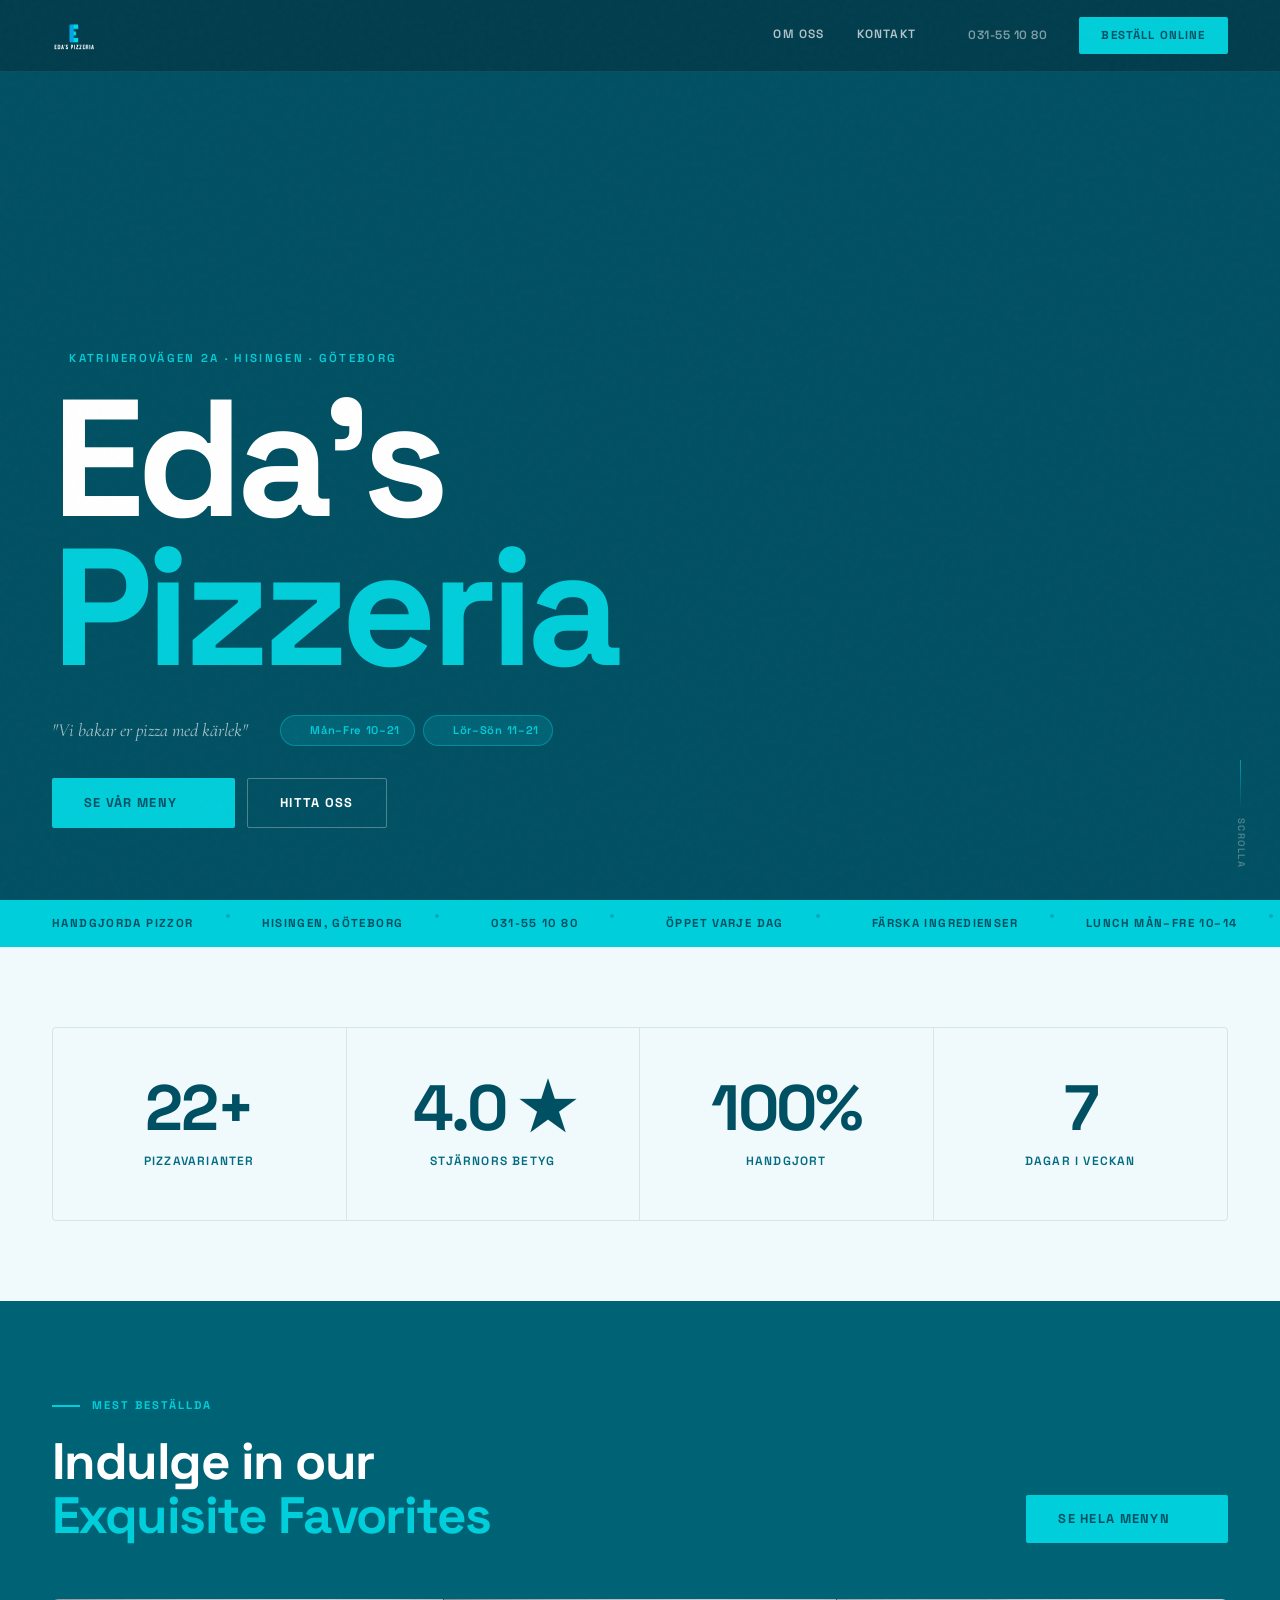
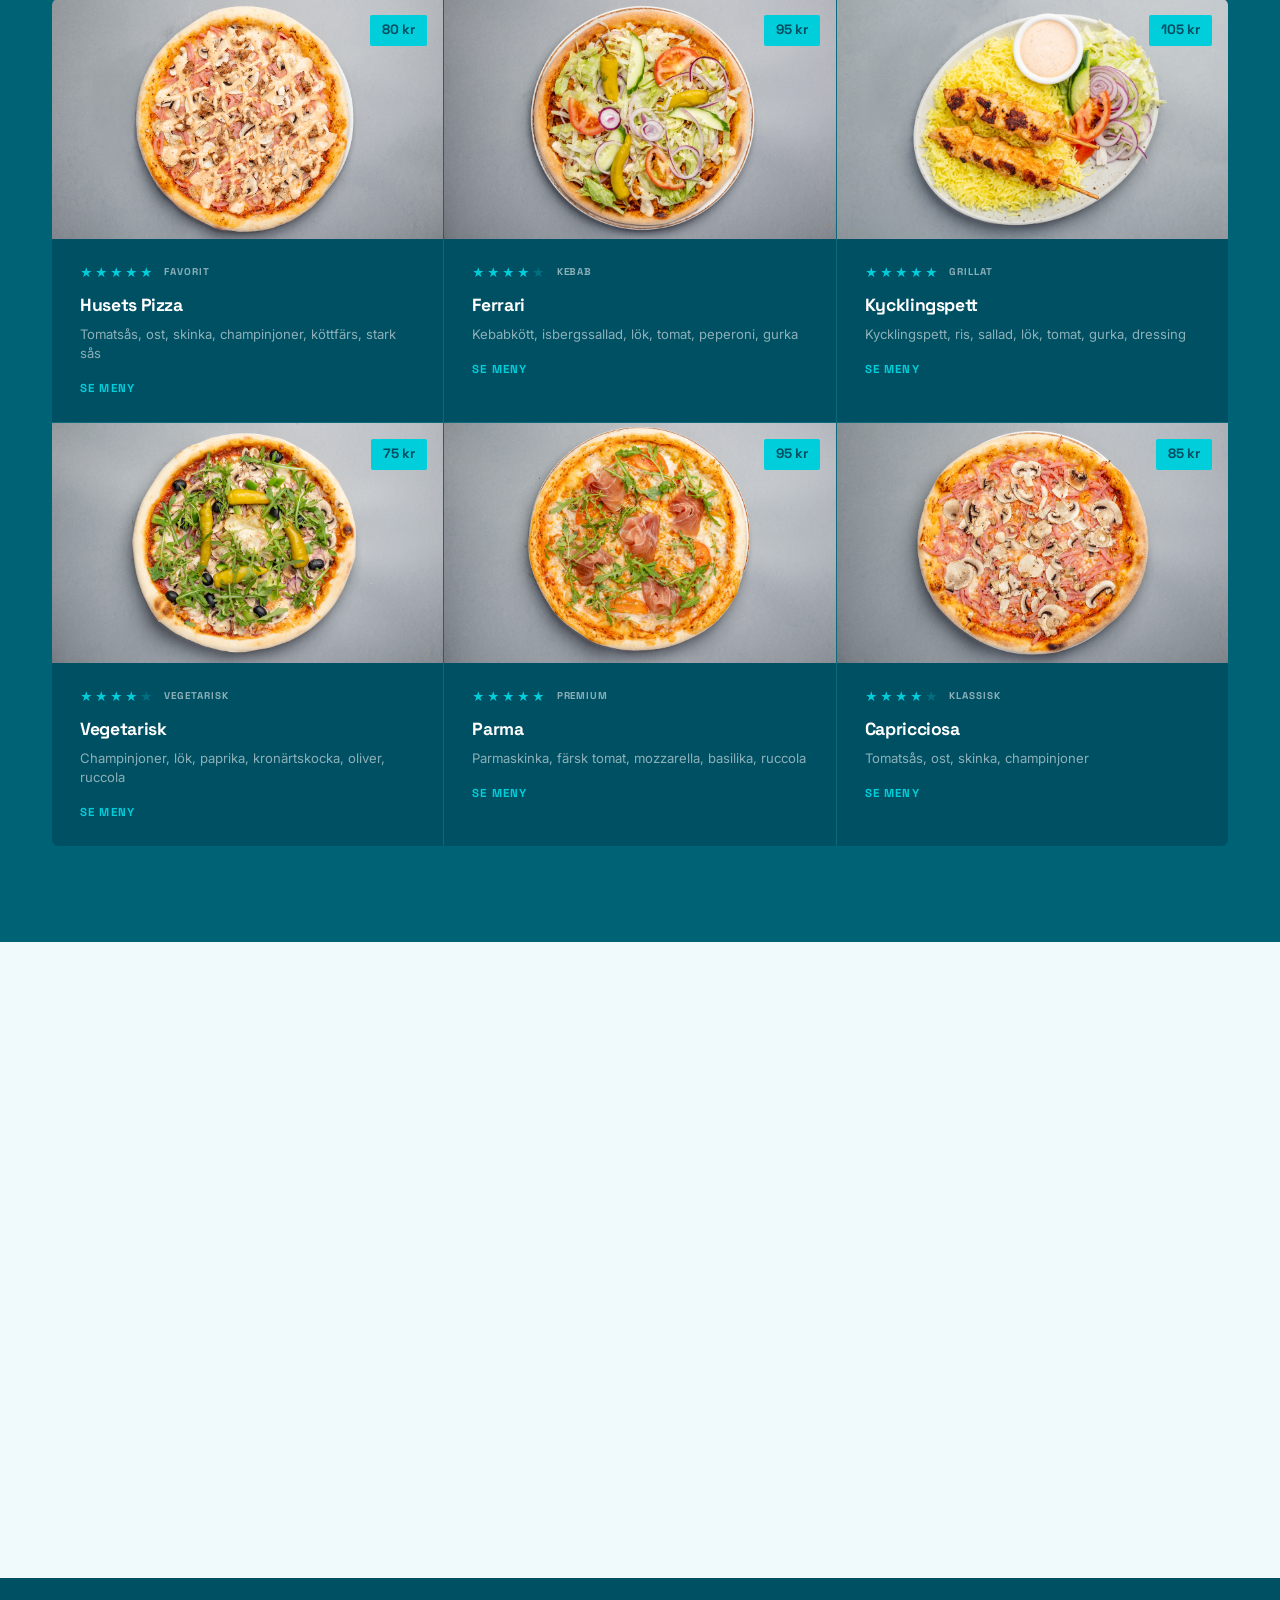
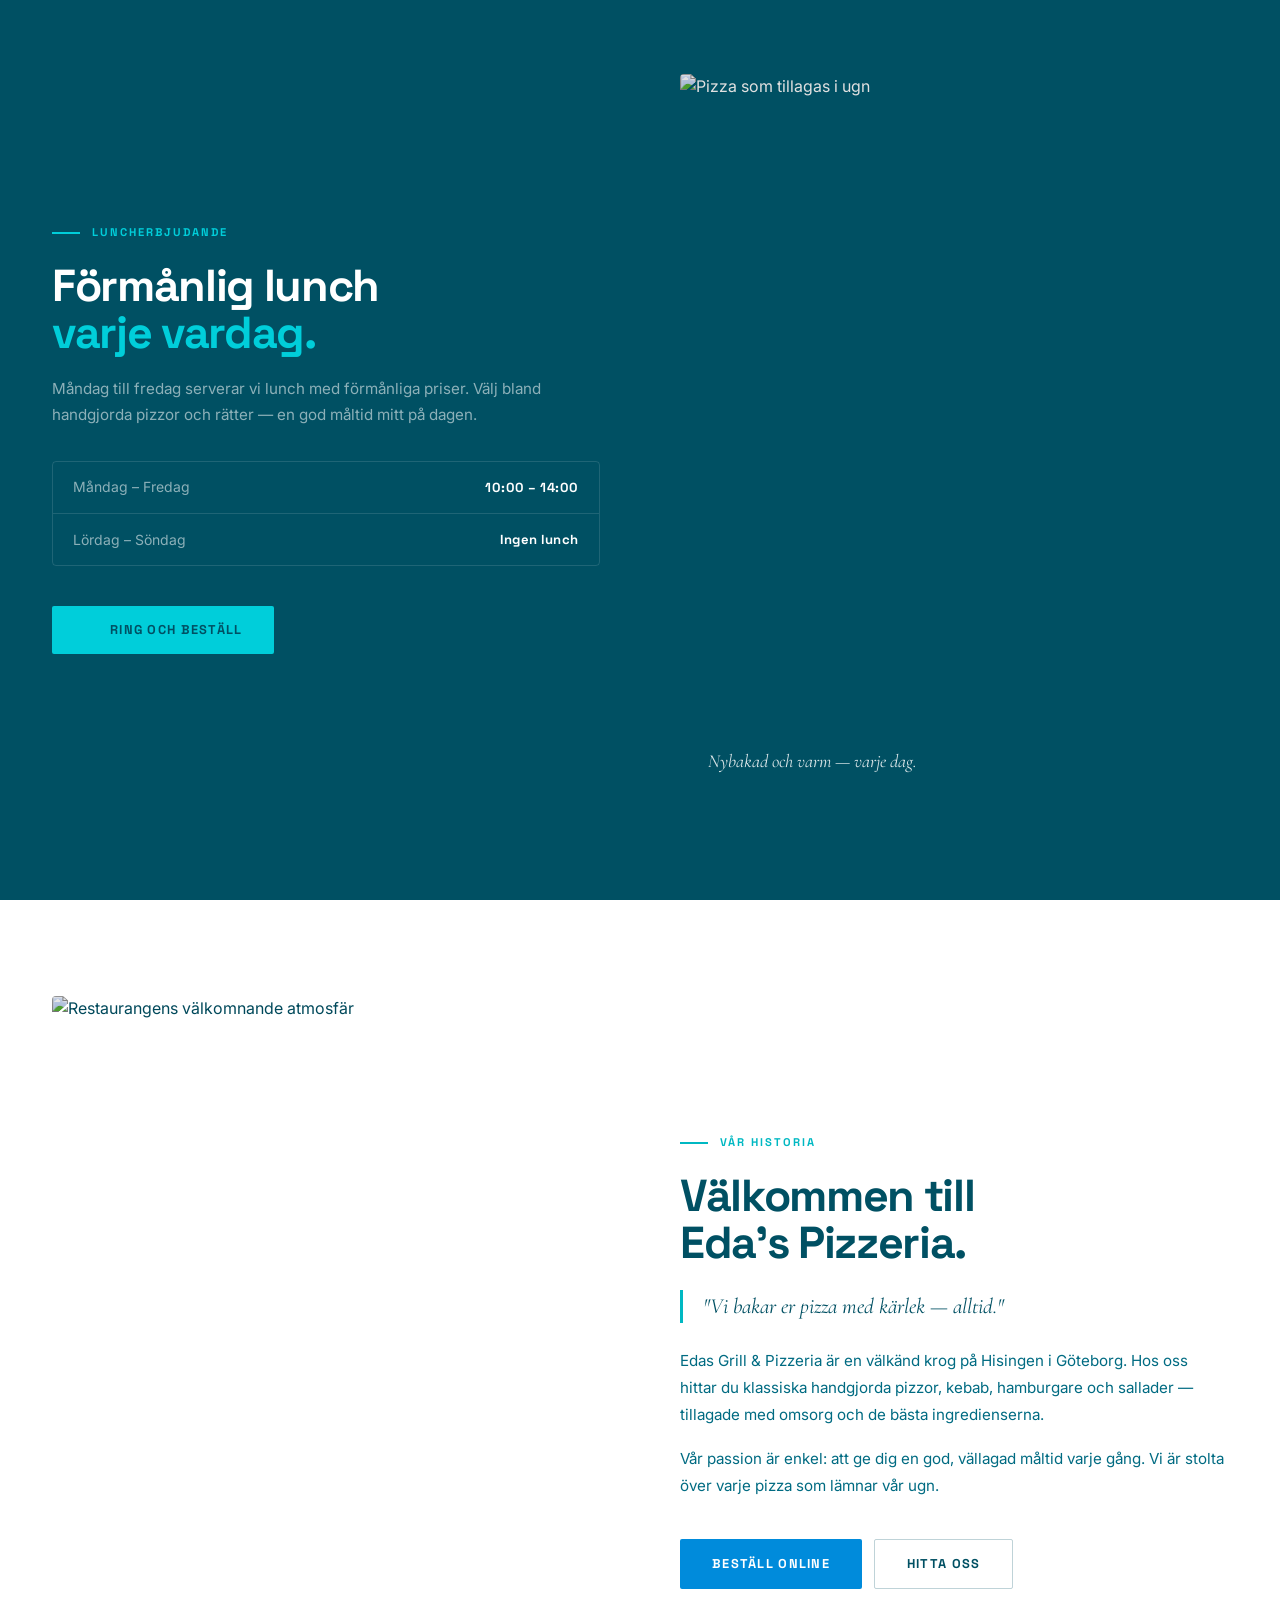
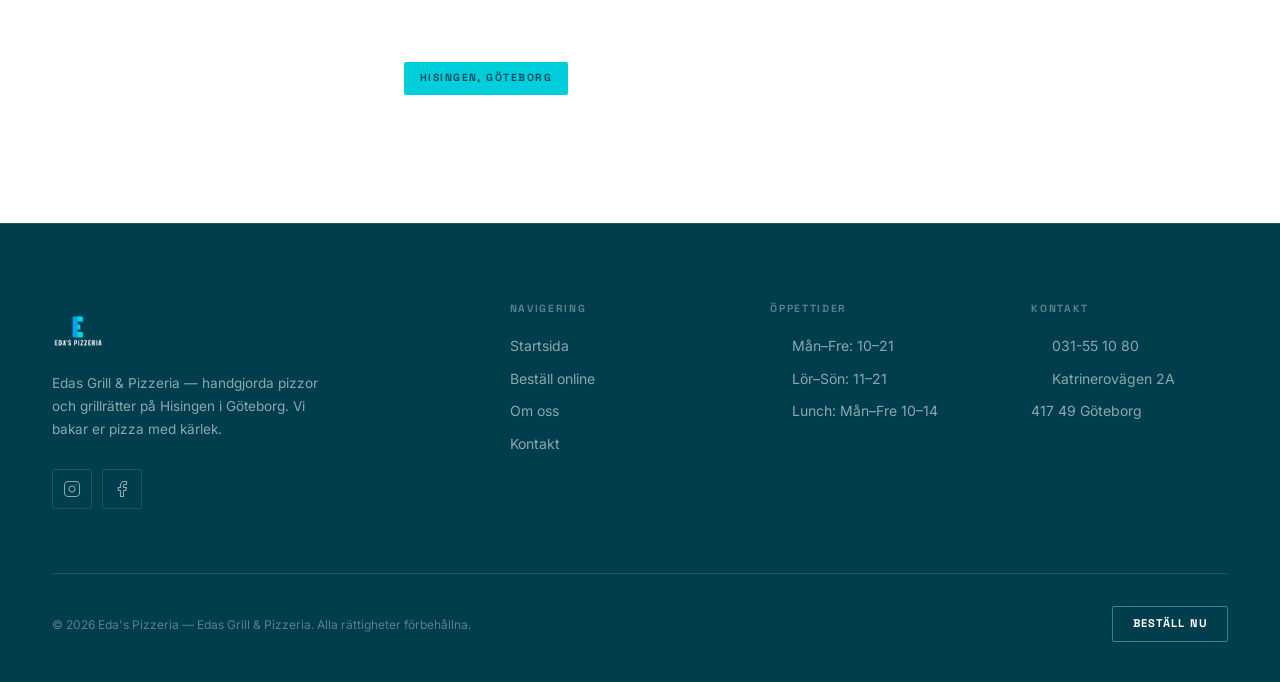
==== commit 1f2c177a: "Add real food photos and fix mobile menu animation - Replace all 6 Unsplash stock images in popular " ====
--- a/index.html
+++ b/index.html
@@ -181,7 +181,7 @@
           <!-- Card 1 — Husets -->
           <article class="dish-card reveal">
             <div class="dish-card__img-wrap">
-              <img src="https://images.unsplash.com/photo-1574071318508-1cdbab80d002?w=600&q=80"
+              <img src="assets/Eda_s Pizzeria + Göteborg/wPT_Husets.JPG"
                    alt="Husets pizza med skinka och champinjoner" class="dish-card__img" loading="lazy" />
               <span class="dish-card__price-badge">80 kr</span>
               <div class="dish-card__hover">
@@ -212,8 +212,8 @@
           <!-- Card 2 — Ferrari -->
           <article class="dish-card reveal reveal-delay-1">
             <div class="dish-card__img-wrap">
-              <img src="https://images.unsplash.com/photo-1529006557810-274b9b2fc783?w=600&q=80"
-                   alt="Ferrari kebabpizza" class="dish-card__img" loading="lazy" />
+              <img src="assets/Eda_s Pizzeria + Göteborg/wPT_Ferrari.JPG"
+                   alt="Ferrari kebabpizza med sallad och grönsaker" class="dish-card__img" loading="lazy" />
               <span class="dish-card__price-badge">95 kr</span>
               <div class="dish-card__hover">
                 <span class="dish-card__hover-text">
@@ -240,11 +240,11 @@
             </div>
           </article>
 
-          <!-- Card 3 — Tuve Line -->
+          <!-- Card 3 — Kycklingspett -->
           <article class="dish-card reveal reveal-delay-2">
             <div class="dish-card__img-wrap">
-              <img src="https://images.unsplash.com/photo-1565299624946-b28f40a0ae38?w=600&q=80"
-                   alt="Tuve Line specialpizza" class="dish-card__img" loading="lazy" />
+              <img src="assets/Eda_s Pizzeria + Göteborg/wPT_Kycklingspett.JPG"
+                   alt="Kycklingspett med ris, sallad och dressing" class="dish-card__img" loading="lazy" />
               <span class="dish-card__price-badge">105 kr</span>
               <div class="dish-card__hover">
                 <span class="dish-card__hover-text">
@@ -259,10 +259,10 @@
                   <span class="dish-card__star">★</span><span class="dish-card__star">★</span>
                   <span class="dish-card__star">★</span>
                 </div>
-                <span class="dish-card__tag">Special</span>
-              </div>
-              <div class="dish-card__name">Tuve Line</div>
-              <p class="dish-card__desc">Skinka, oxfilé, bacon, köttfärs, lök, vitlök, paprika</p>
+                <span class="dish-card__tag">Grillat</span>
+              </div>
+              <div class="dish-card__name">Kycklingspett</div>
+              <p class="dish-card__desc">Kycklingspett, ris, sallad, lök, tomat, gurka, dressing</p>
               <div class="dish-card__footer">
                 <a href="https://qopla.com/restaurant/eda's-pizzeria/qom9pyzdRZ/order" target="_blank" rel="noopener" class="dish-card__link">
                   Se meny <i data-lucide="arrow-right" style="width:14px;height:14px;"></i>
@@ -274,8 +274,8 @@
           <!-- Card 4 — Vegetarisk -->
           <article class="dish-card reveal reveal-delay-1">
             <div class="dish-card__img-wrap">
-              <img src="https://images.unsplash.com/photo-1571407970349-bc81e7e96d47?w=600&q=80"
-                   alt="Vegetarisk pizza" class="dish-card__img" loading="lazy" />
+              <img src="assets/Eda_s Pizzeria + Göteborg/wPT_Vegetarisk.JPG"
+                   alt="Vegetarisk pizza med champinjoner, oliver och ruccola" class="dish-card__img" loading="lazy" />
               <span class="dish-card__price-badge">75 kr</span>
               <div class="dish-card__hover">
                 <span class="dish-card__hover-text">
@@ -305,8 +305,8 @@
           <!-- Card 5 — Parma -->
           <article class="dish-card reveal reveal-delay-2">
             <div class="dish-card__img-wrap">
-              <img src="https://images.unsplash.com/photo-1555396273-367ea4eb4db5?w=600&q=80"
-                   alt="Parma specialpizza" class="dish-card__img" loading="lazy" />
+              <img src="assets/Eda_s Pizzeria + Göteborg/wPT_Parma.JPG"
+                   alt="Parma pizza med parmaskinka och ruccola" class="dish-card__img" loading="lazy" />
               <span class="dish-card__price-badge">95 kr</span>
               <div class="dish-card__hover">
                 <span class="dish-card__hover-text">
@@ -333,11 +333,11 @@
             </div>
           </article>
 
-          <!-- Card 6 — Acapulco -->
+          <!-- Card 6 — Capricciosa -->
           <article class="dish-card reveal reveal-delay-3">
             <div class="dish-card__img-wrap">
-              <img src="https://images.unsplash.com/photo-1490645935967-10de6ba17061?w=600&q=80"
-                   alt="Acapulco specialpizza" class="dish-card__img" loading="lazy" />
+              <img src="assets/Eda_s Pizzeria + Göteborg/wPT_Capricciosa.JPG"
+                   alt="Capricciosa pizza med skinka och champinjoner" class="dish-card__img" loading="lazy" />
               <span class="dish-card__price-badge">85 kr</span>
               <div class="dish-card__hover">
                 <span class="dish-card__hover-text">
@@ -352,10 +352,10 @@
                   <span class="dish-card__star">★</span><span class="dish-card__star">★</span>
                   <span class="dish-card__star empty">★</span>
                 </div>
-                <span class="dish-card__tag">Stark</span>
-              </div>
-              <div class="dish-card__name">Acapulco</div>
-              <p class="dish-card__desc">Oxfilé, champinjoner, lök, tacosås, vitlök, jalapeño</p>
+                <span class="dish-card__tag">Klassisk</span>
+              </div>
+              <div class="dish-card__name">Capricciosa</div>
+              <p class="dish-card__desc">Tomatsås, ost, skinka, champinjoner</p>
               <div class="dish-card__footer">
                 <a href="https://qopla.com/restaurant/eda's-pizzeria/qom9pyzdRZ/order" target="_blank" rel="noopener" class="dish-card__link">
                   Se meny <i data-lucide="arrow-right" style="width:14px;height:14px;"></i>
--- a/css/style.css
+++ b/css/style.css
@@ -51,18 +51,17 @@
    RESET + BASE
    ============================================= */
 *, *::before, *::after { box-sizing: border-box; margin: 0; padding: 0; }
-html { scroll-behavior: smooth; font-size: 16px; -webkit-text-size-adjust: 100%; }
+html { scroll-behavior: smooth; font-size: 16px; -webkit-text-size-adjust: 100%; overflow-x: hidden; }
 body {
   font-family: var(--body);
   background: var(--bg-black);
   color: var(--t-dark);
   line-height: 1.6;
-  overflow-x: hidden;
   animation: pageIn 0.7s var(--ease) both;
 }
 @keyframes pageIn {
-  from { opacity: 0; transform: translateY(12px); }
-  to   { opacity: 1; transform: translateY(0); }
+  from { opacity: 0; }
+  to   { opacity: 1; }
 }
 img { max-width: 100%; display: block; }
 a   { text-decoration: none; color: inherit; }
@@ -294,11 +293,11 @@
 .mobile-menu {
   position: fixed;
   inset: 0;
-  background: var(--bg-black);
-  z-index: 999;
+  background: #003d4d;
+  z-index: 1001;
   display: flex;
   flex-direction: column;
-  padding: 3rem 2.5rem;
+  padding: calc(var(--nav-h) + 2rem) 2.5rem 2.5rem;
   transform: translateX(100%);
   transition: transform 0.4s var(--ease);
 }
@@ -312,16 +311,16 @@
 }
 .mobile-menu__nav a {
   font-family: var(--sans);
-  font-size: 3.5rem;
+  font-size: clamp(1.8rem, 8vw, 2.8rem);
   font-weight: 800;
-  color: var(--t-dark);
+  color: #ffffff;
   line-height: 1.2;
-  border-bottom: 1px solid var(--border-d);
-  padding: 0.6rem 0;
+  border-bottom: 1px solid rgba(255,255,255,0.12);
+  padding: 0.75rem 0;
   transition: color var(--t), padding var(--t);
   letter-spacing: -0.02em;
 }
-.mobile-menu__nav a:first-child { border-top: 1px solid var(--border-d); }
+.mobile-menu__nav a:first-child { border-top: 1px solid rgba(255,255,255,0.12); }
 .mobile-menu__nav a:hover { color: var(--gold); padding-left: 0.5rem; }
 .mobile-menu__foot {
   display: flex;
@@ -331,20 +330,21 @@
 }
 .mobile-menu__tel {
   font-size: 0.85rem;
-  color: var(--t-muted);
+  color: rgba(255,255,255,0.55);
   display: flex;
   align-items: center;
   gap: 0.5rem;
 }
 .mobile-menu__close {
-  position: absolute;
-  top: 1.5rem; right: 2rem;
+  position: fixed;
+  top: 1.2rem; right: 1.5rem;
   font-size: 2rem;
-  color: var(--t-muted);
+  color: rgba(255,255,255,0.7);
   line-height: 1;
+  z-index: 1002;
   transition: color var(--t);
 }
-.mobile-menu__close:hover { color: var(--t-dark); }
+.mobile-menu__close:hover { color: #ffffff; }
 
 /* =============================================
    HERO
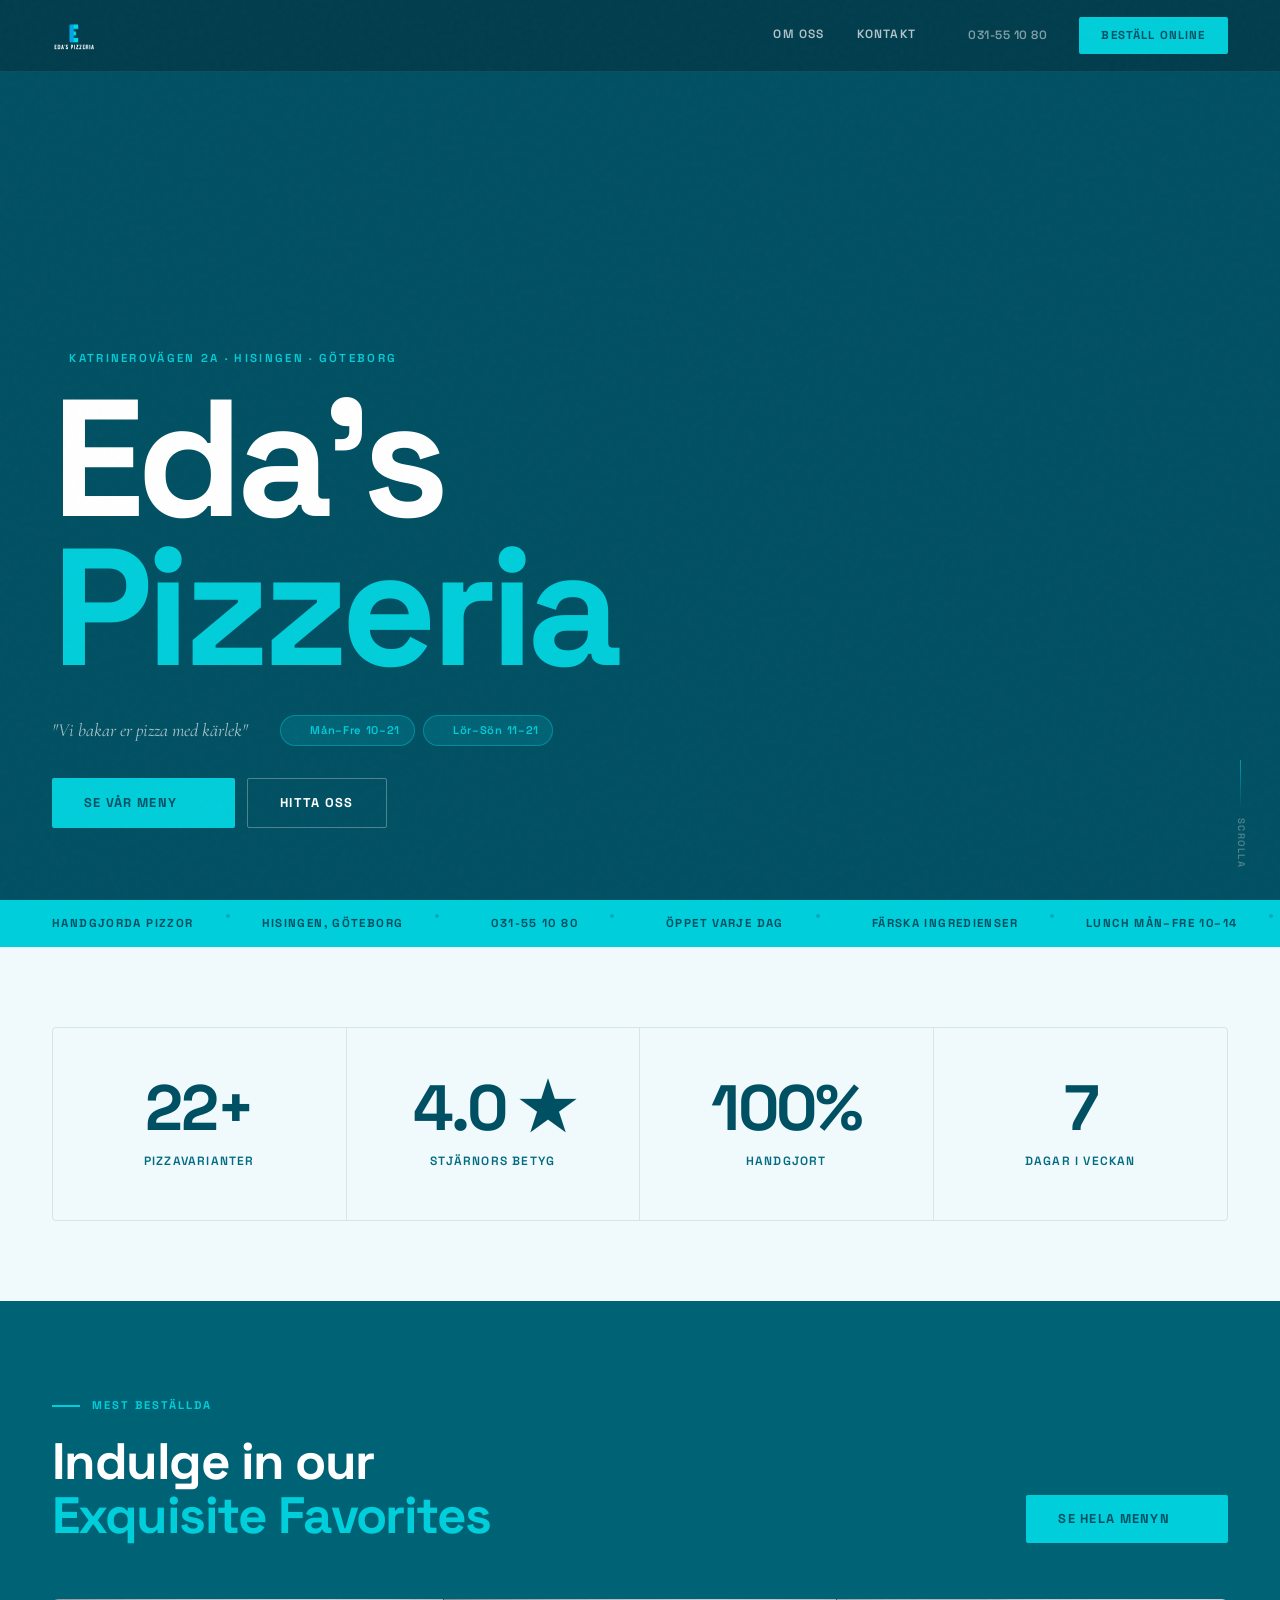
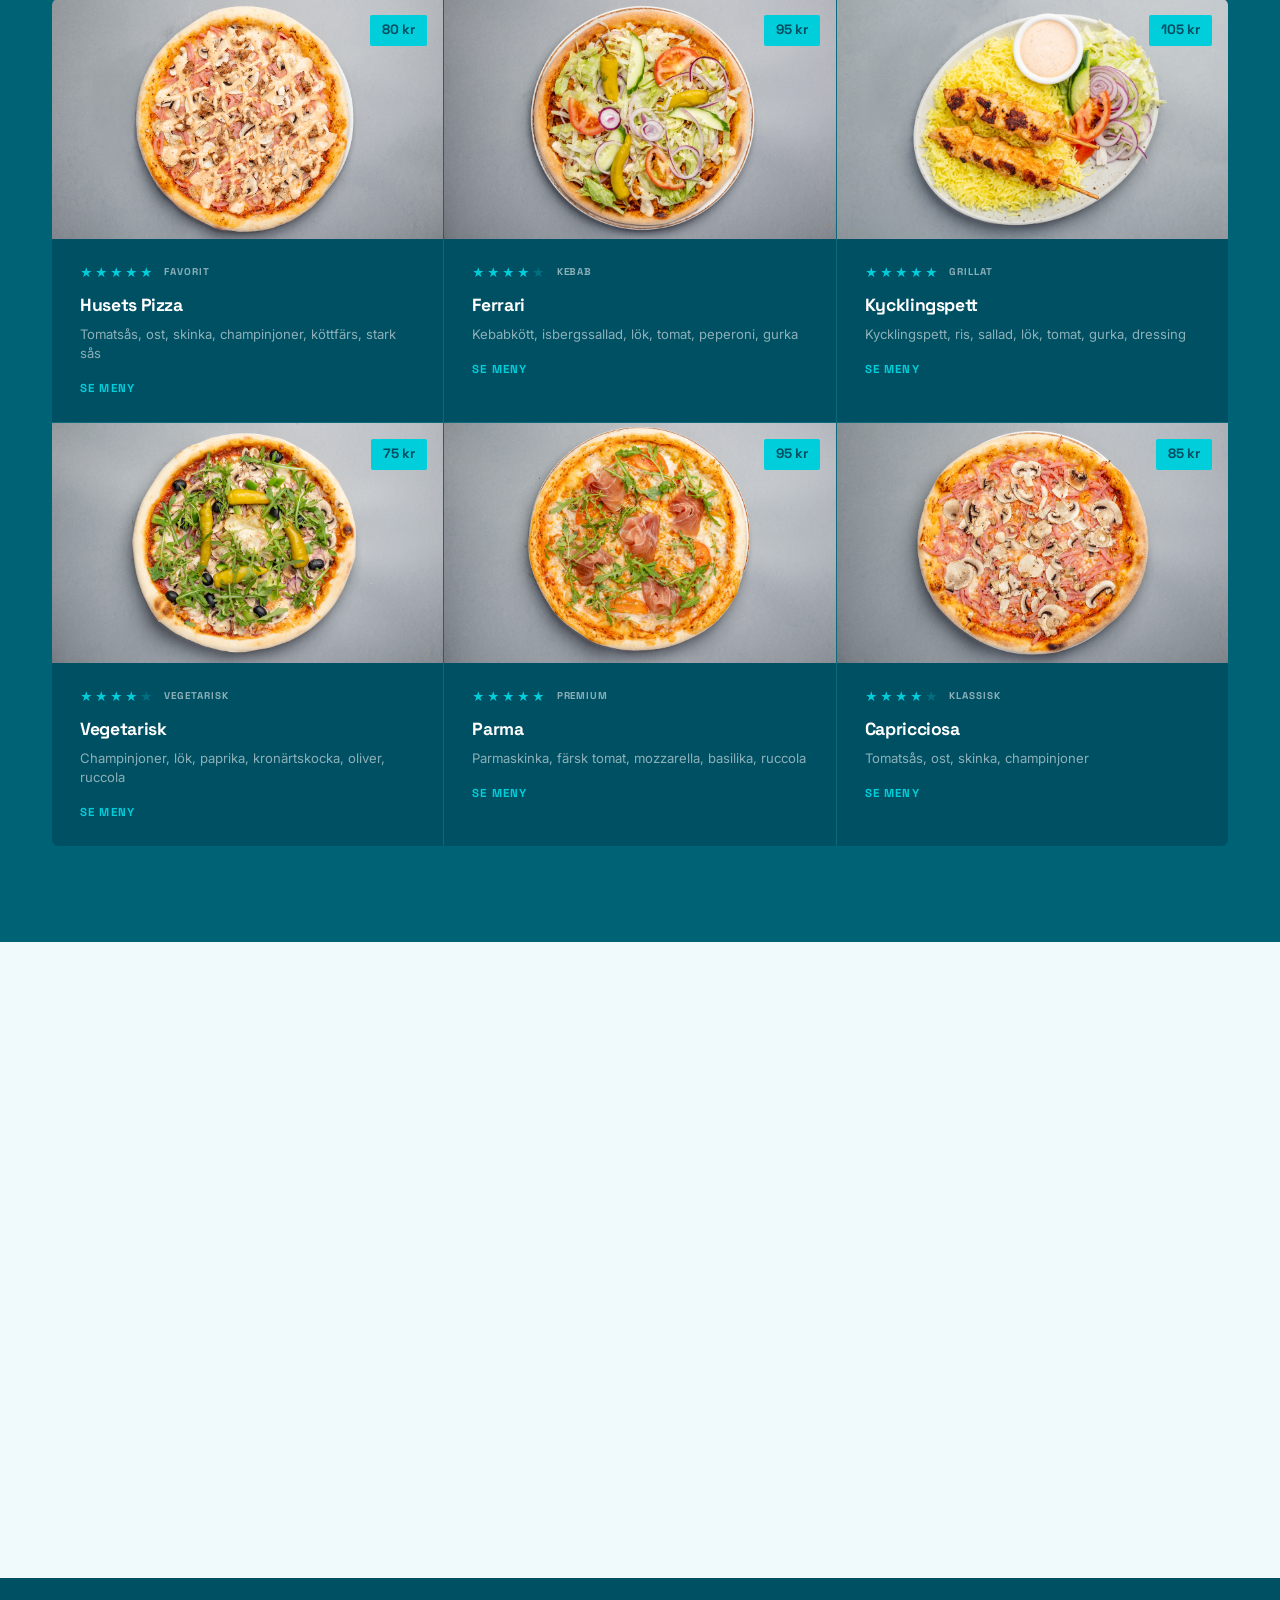
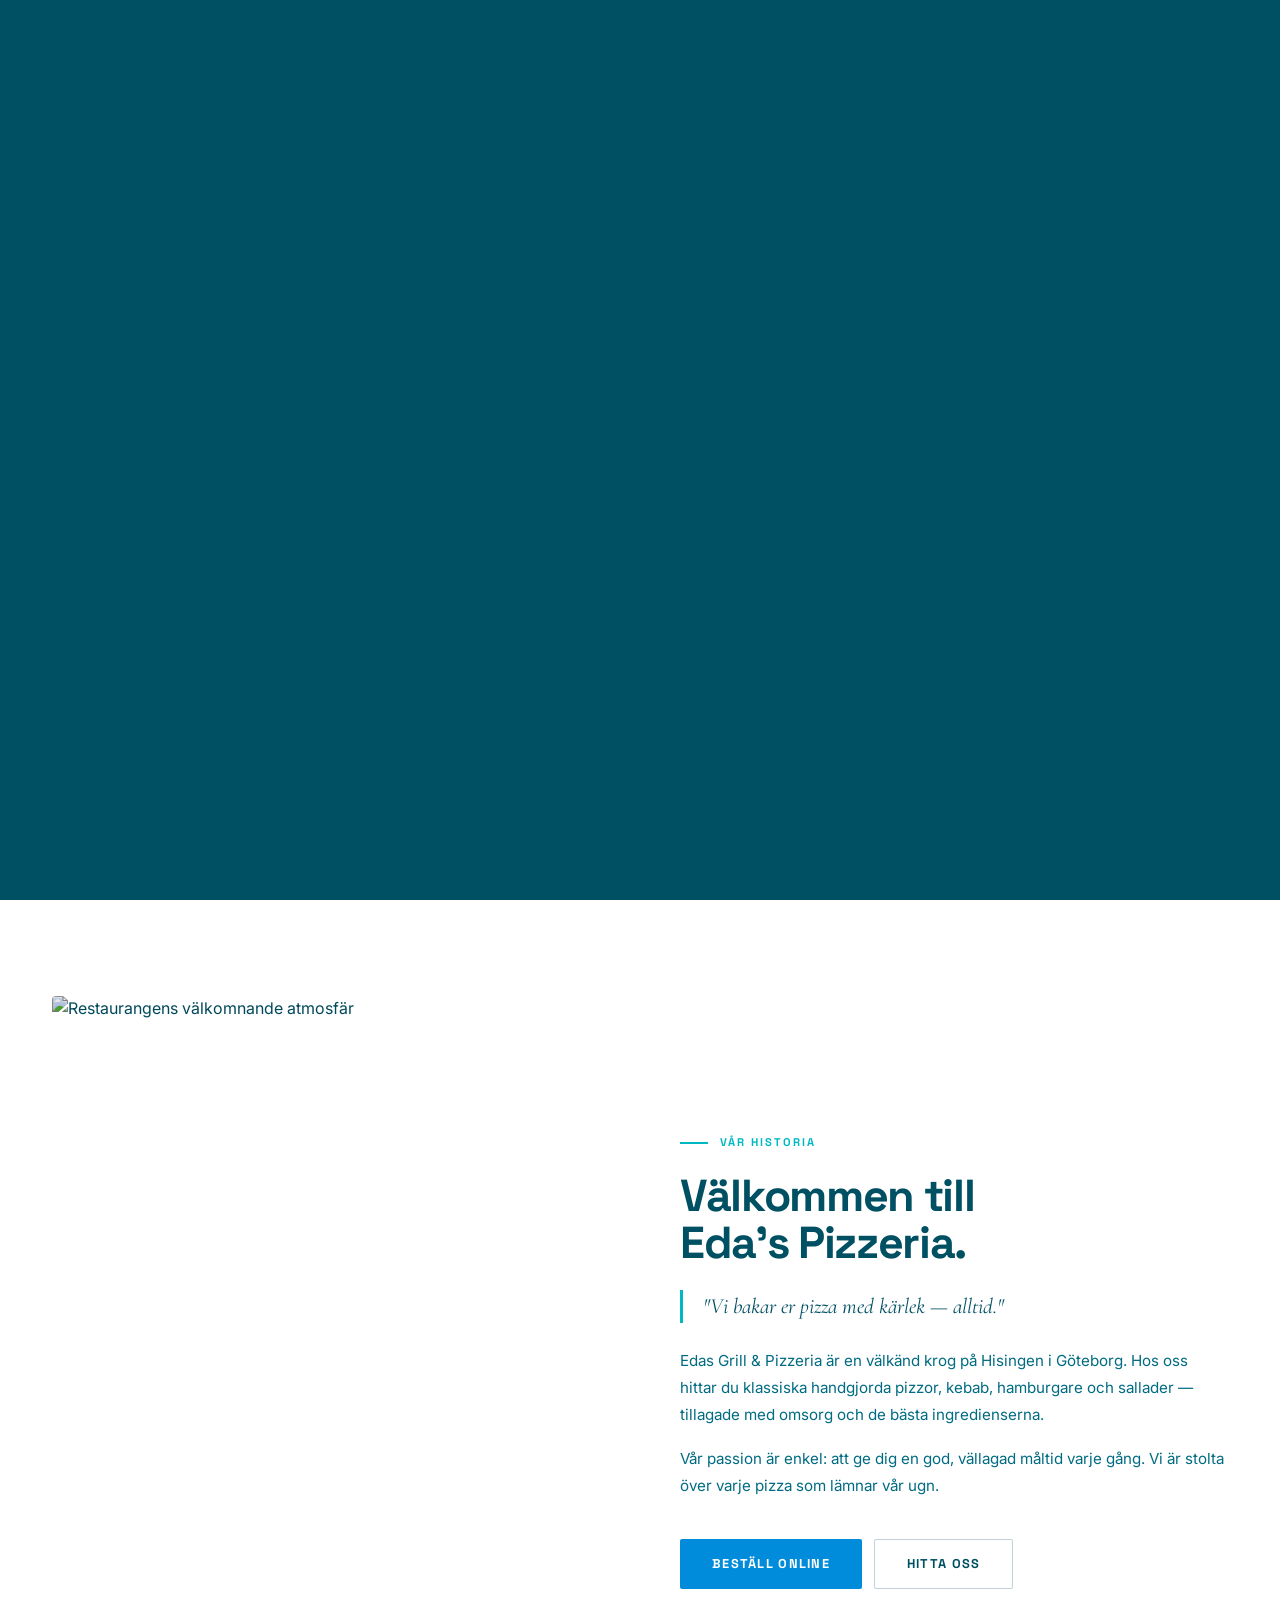
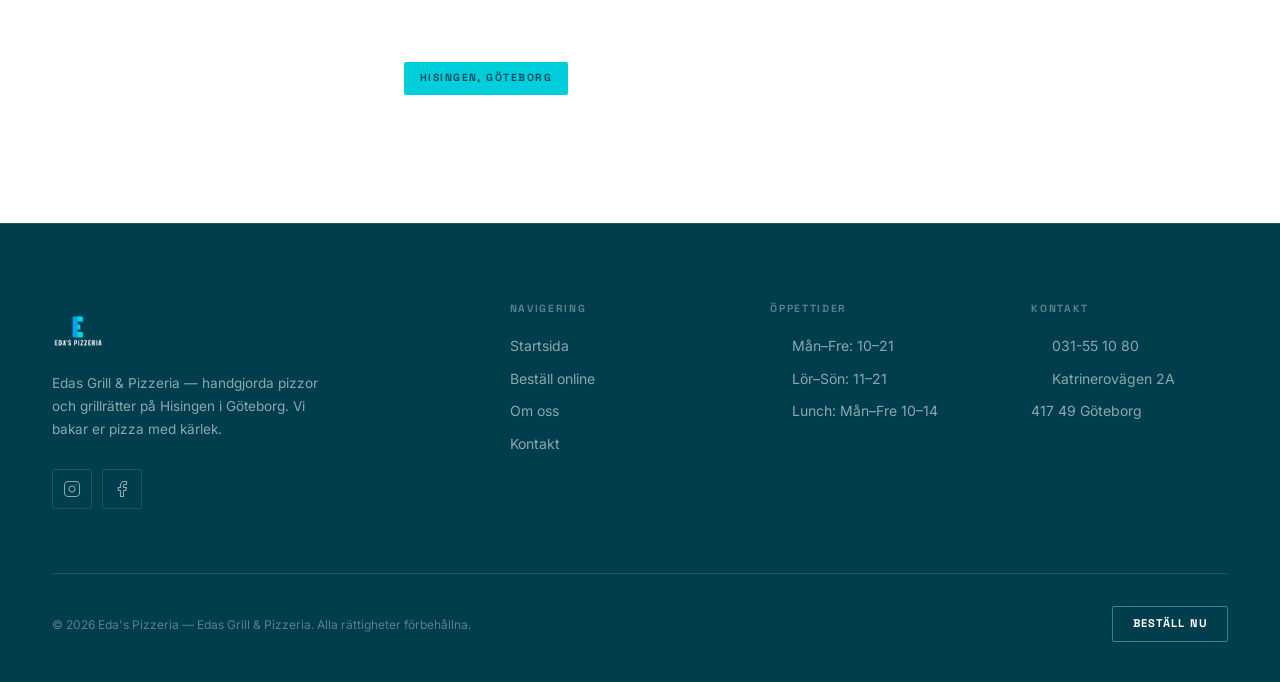
==== commit 13cb90b5: "Fix image paths — move photos to URL-safe assets/mat/ folder Folder name 'Eda_s Pizzeria + Göteborg'" ====
--- a/index.html
+++ b/index.html
@@ -181,7 +181,7 @@
           <!-- Card 1 — Husets -->
           <article class="dish-card reveal">
             <div class="dish-card__img-wrap">
-              <img src="assets/Eda_s Pizzeria + Göteborg/wPT_Husets.JPG"
+              <img src="assets/mat/wPT_Husets.JPG"
                    alt="Husets pizza med skinka och champinjoner" class="dish-card__img" loading="lazy" />
               <span class="dish-card__price-badge">80 kr</span>
               <div class="dish-card__hover">
@@ -212,7 +212,7 @@
           <!-- Card 2 — Ferrari -->
           <article class="dish-card reveal reveal-delay-1">
             <div class="dish-card__img-wrap">
-              <img src="assets/Eda_s Pizzeria + Göteborg/wPT_Ferrari.JPG"
+              <img src="assets/mat/wPT_Ferrari.JPG"
                    alt="Ferrari kebabpizza med sallad och grönsaker" class="dish-card__img" loading="lazy" />
               <span class="dish-card__price-badge">95 kr</span>
               <div class="dish-card__hover">
@@ -243,7 +243,7 @@
           <!-- Card 3 — Kycklingspett -->
           <article class="dish-card reveal reveal-delay-2">
             <div class="dish-card__img-wrap">
-              <img src="assets/Eda_s Pizzeria + Göteborg/wPT_Kycklingspett.JPG"
+              <img src="assets/mat/wPT_Kycklingspett.JPG"
                    alt="Kycklingspett med ris, sallad och dressing" class="dish-card__img" loading="lazy" />
               <span class="dish-card__price-badge">105 kr</span>
               <div class="dish-card__hover">
@@ -274,7 +274,7 @@
           <!-- Card 4 — Vegetarisk -->
           <article class="dish-card reveal reveal-delay-1">
             <div class="dish-card__img-wrap">
-              <img src="assets/Eda_s Pizzeria + Göteborg/wPT_Vegetarisk.JPG"
+              <img src="assets/mat/wPT_Vegetarisk.JPG"
                    alt="Vegetarisk pizza med champinjoner, oliver och ruccola" class="dish-card__img" loading="lazy" />
               <span class="dish-card__price-badge">75 kr</span>
               <div class="dish-card__hover">
@@ -305,7 +305,7 @@
           <!-- Card 5 — Parma -->
           <article class="dish-card reveal reveal-delay-2">
             <div class="dish-card__img-wrap">
-              <img src="assets/Eda_s Pizzeria + Göteborg/wPT_Parma.JPG"
+              <img src="assets/mat/wPT_Parma.JPG"
                    alt="Parma pizza med parmaskinka och ruccola" class="dish-card__img" loading="lazy" />
               <span class="dish-card__price-badge">95 kr</span>
               <div class="dish-card__hover">
@@ -336,7 +336,7 @@
           <!-- Card 6 — Capricciosa -->
           <article class="dish-card reveal reveal-delay-3">
             <div class="dish-card__img-wrap">
-              <img src="assets/Eda_s Pizzeria + Göteborg/wPT_Capricciosa.JPG"
+              <img src="assets/mat/wPT_Capricciosa.JPG"
                    alt="Capricciosa pizza med skinka och champinjoner" class="dish-card__img" loading="lazy" />
               <span class="dish-card__price-badge">85 kr</span>
               <div class="dish-card__hover">
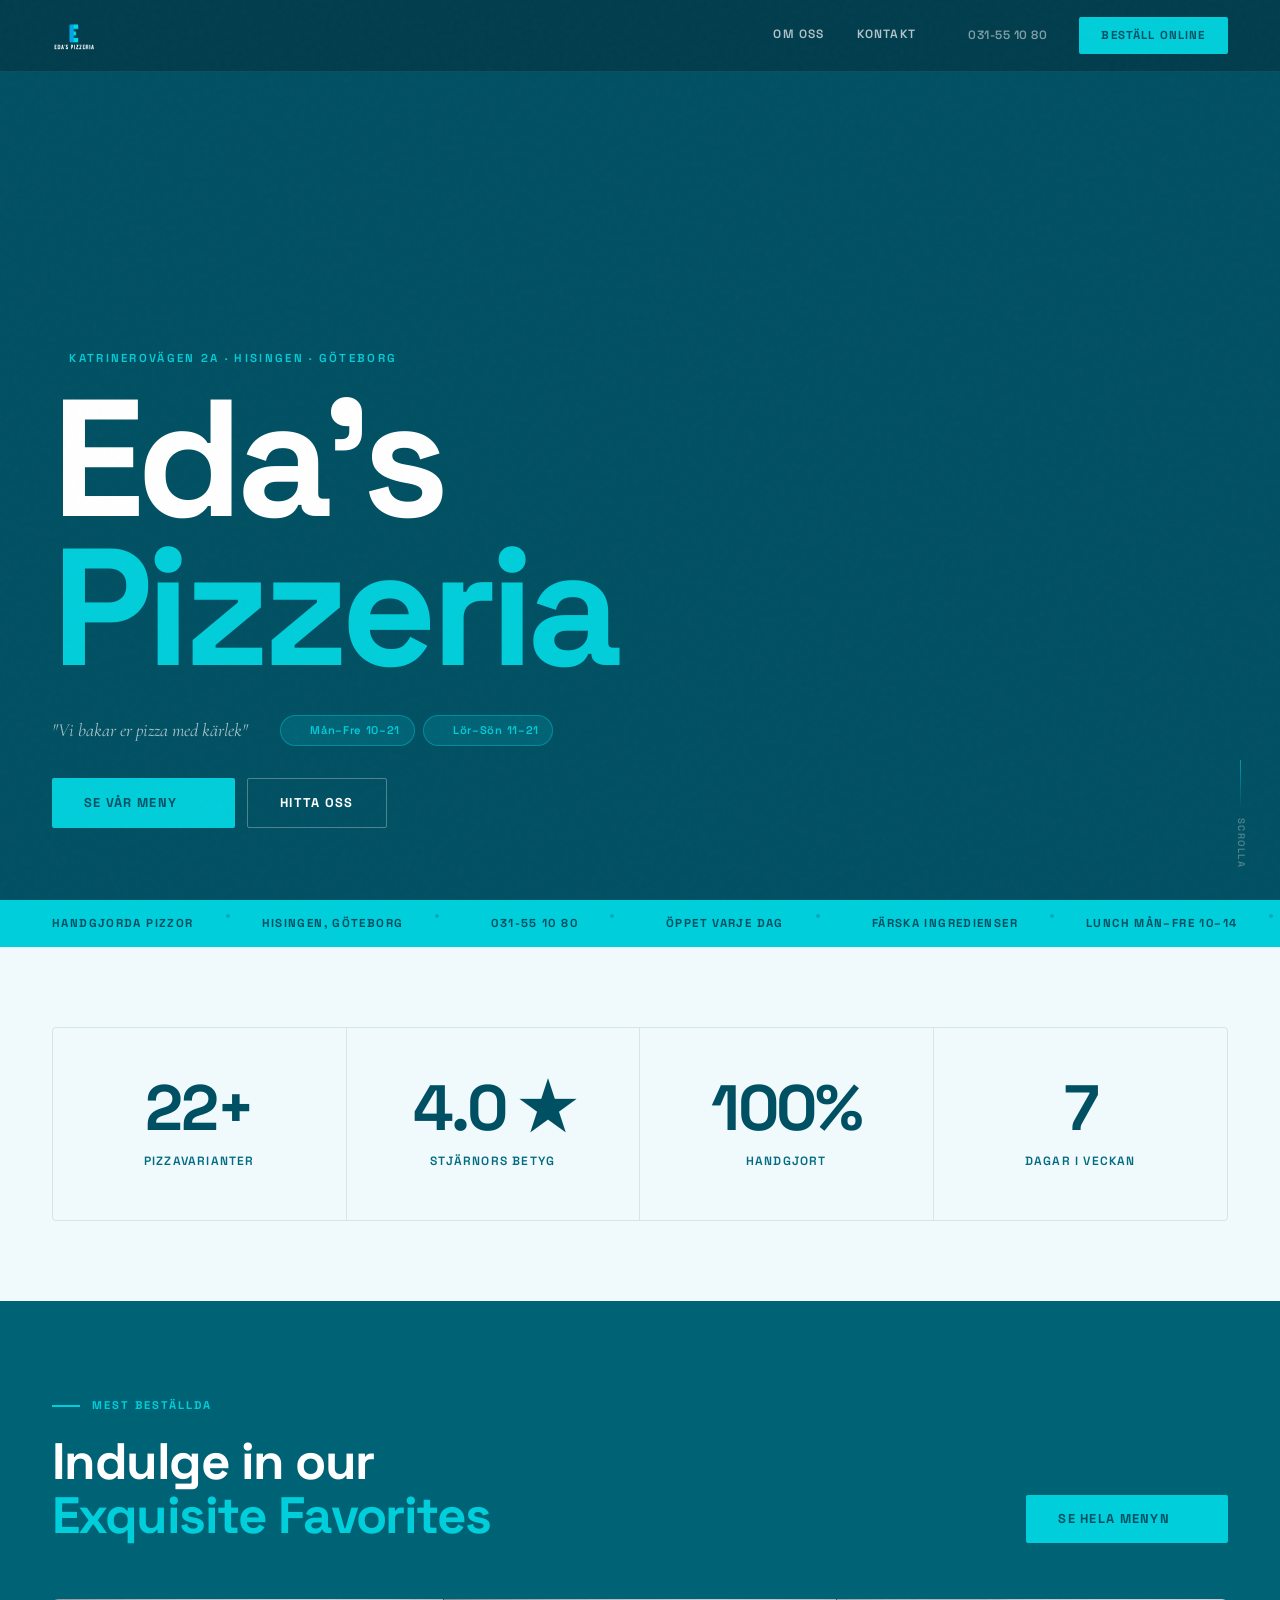
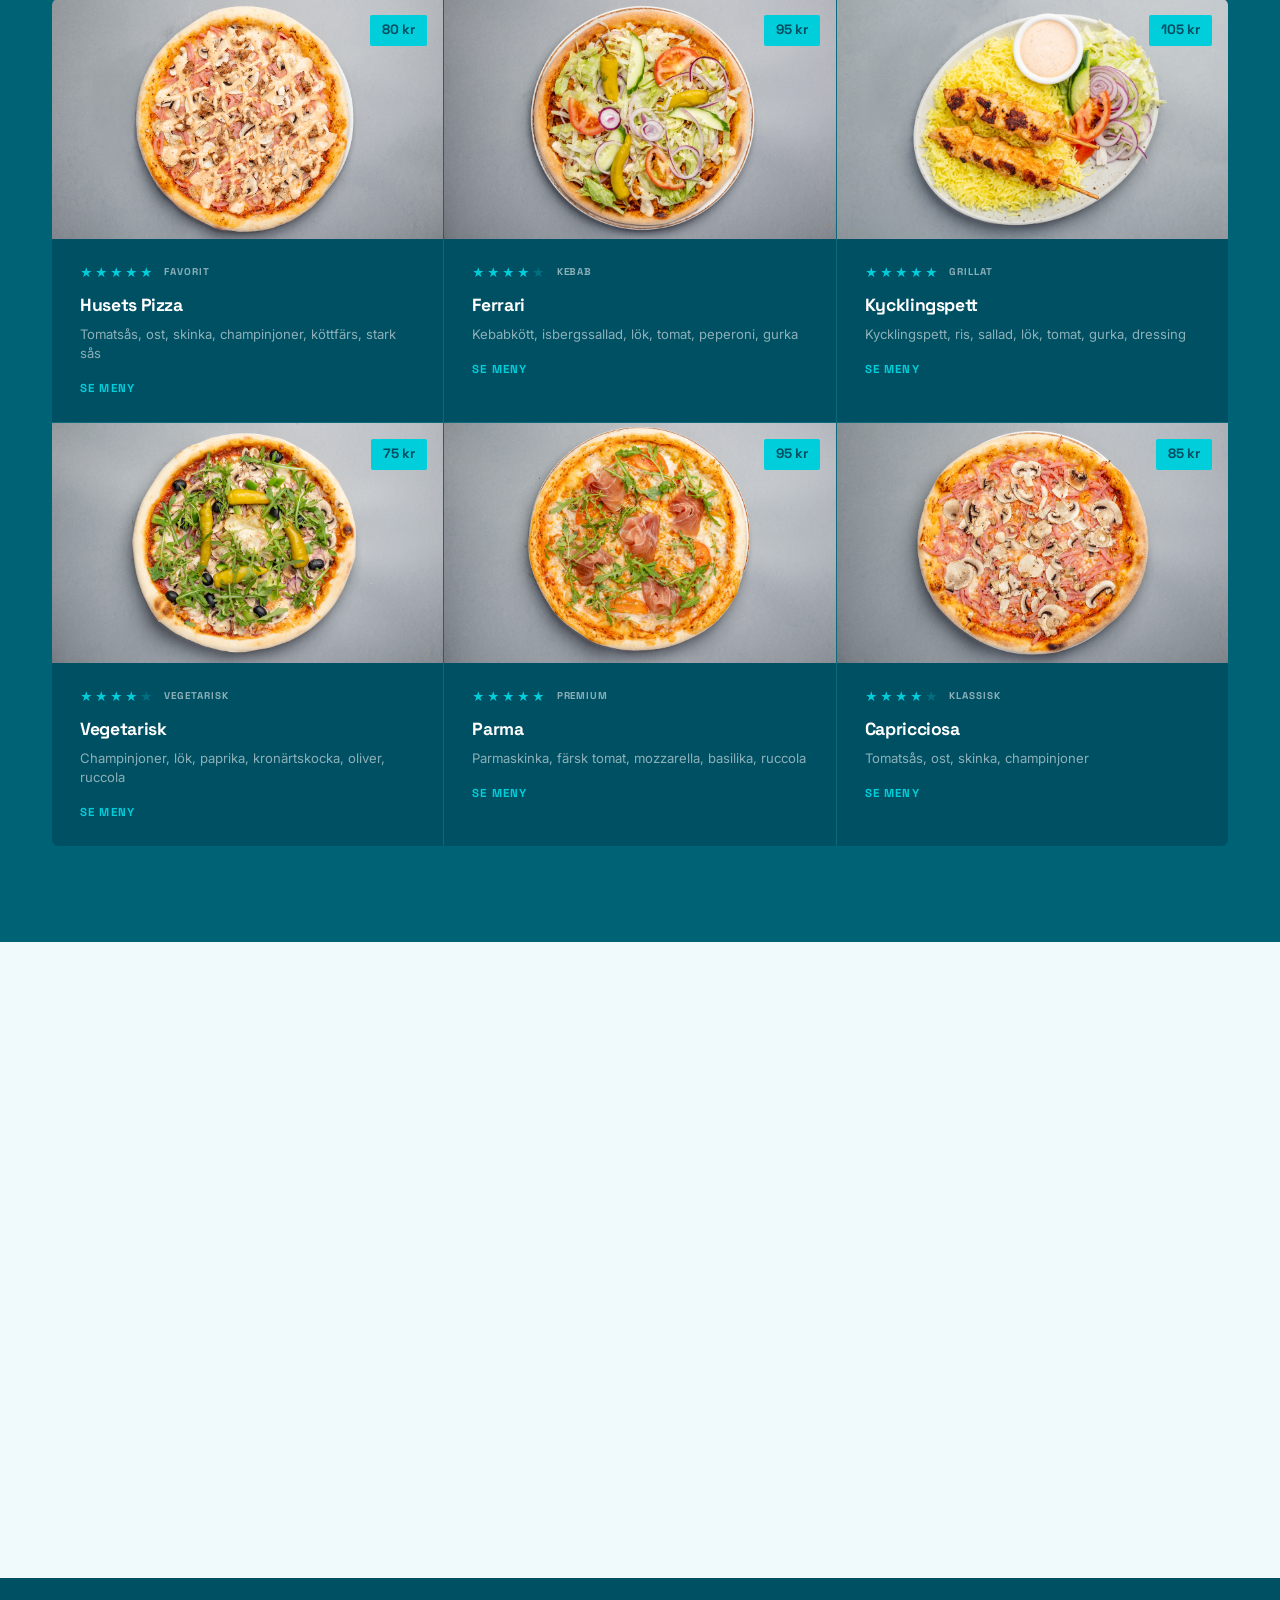
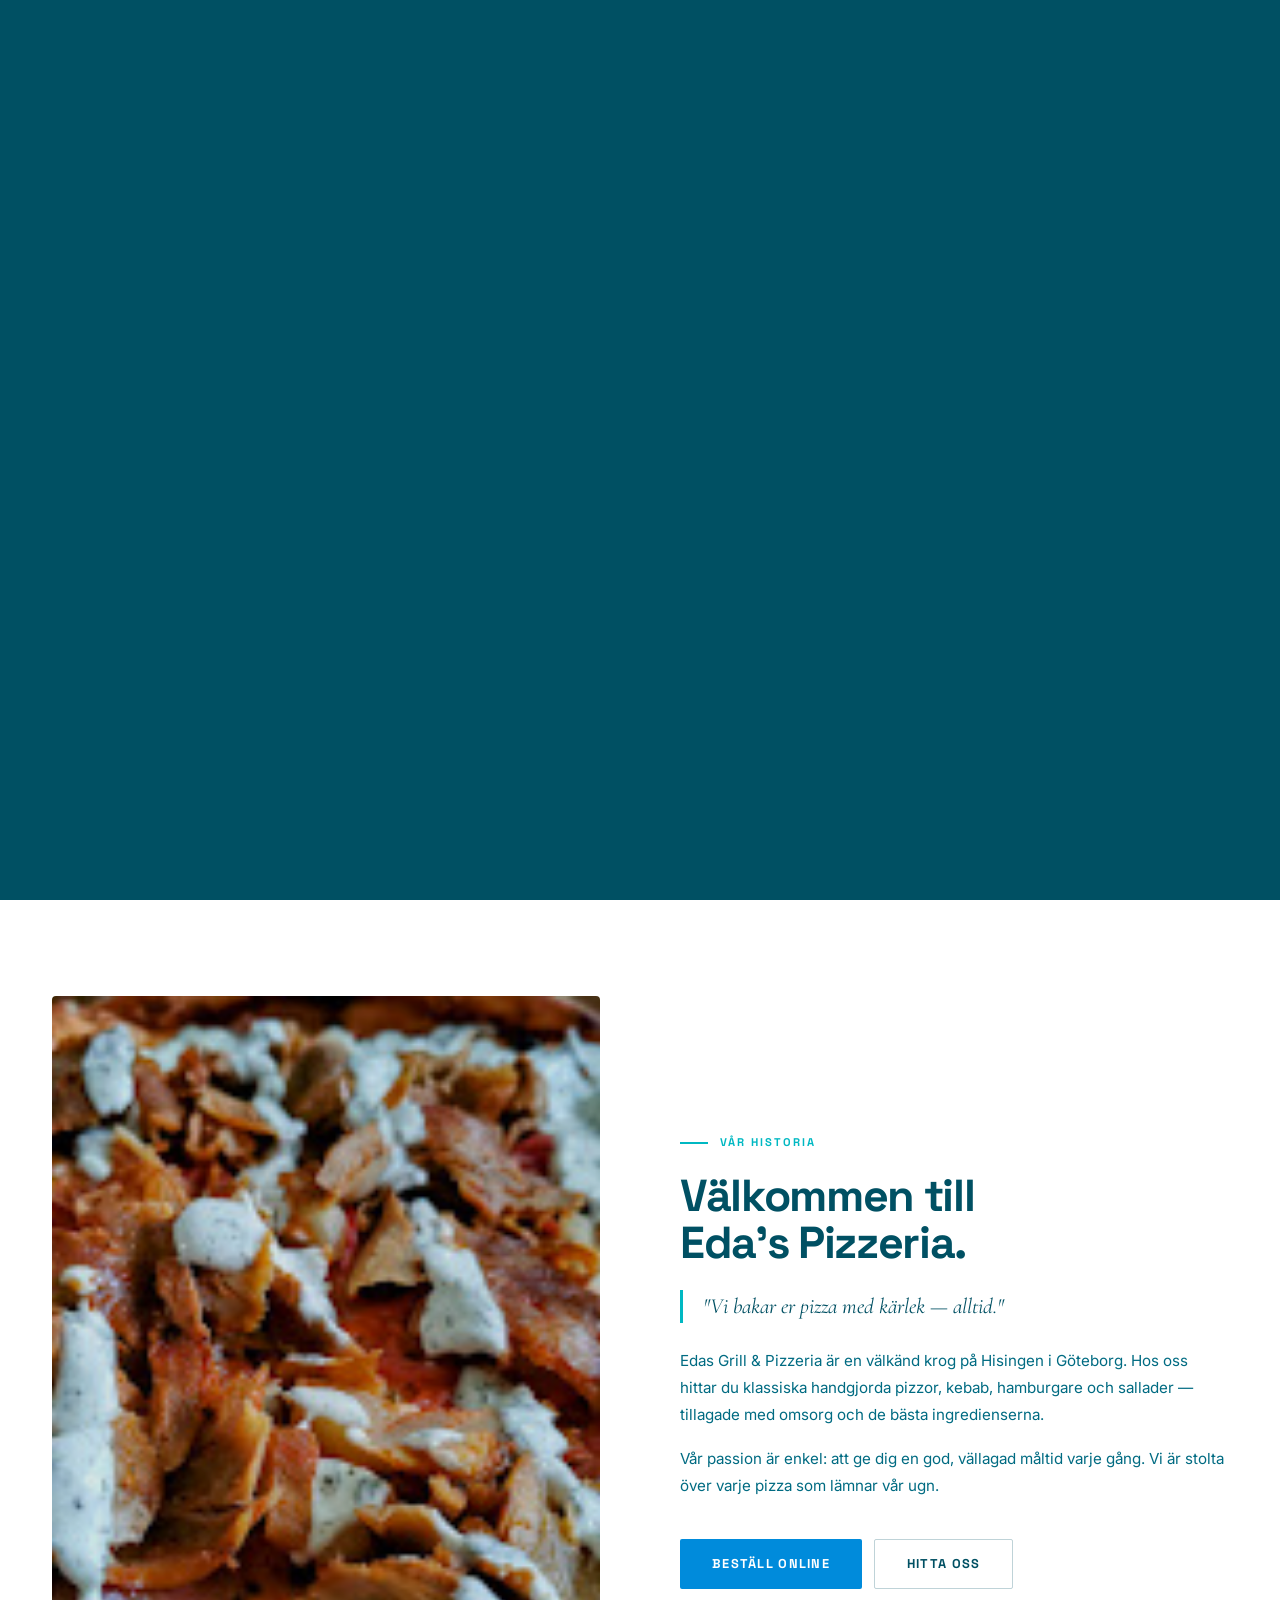
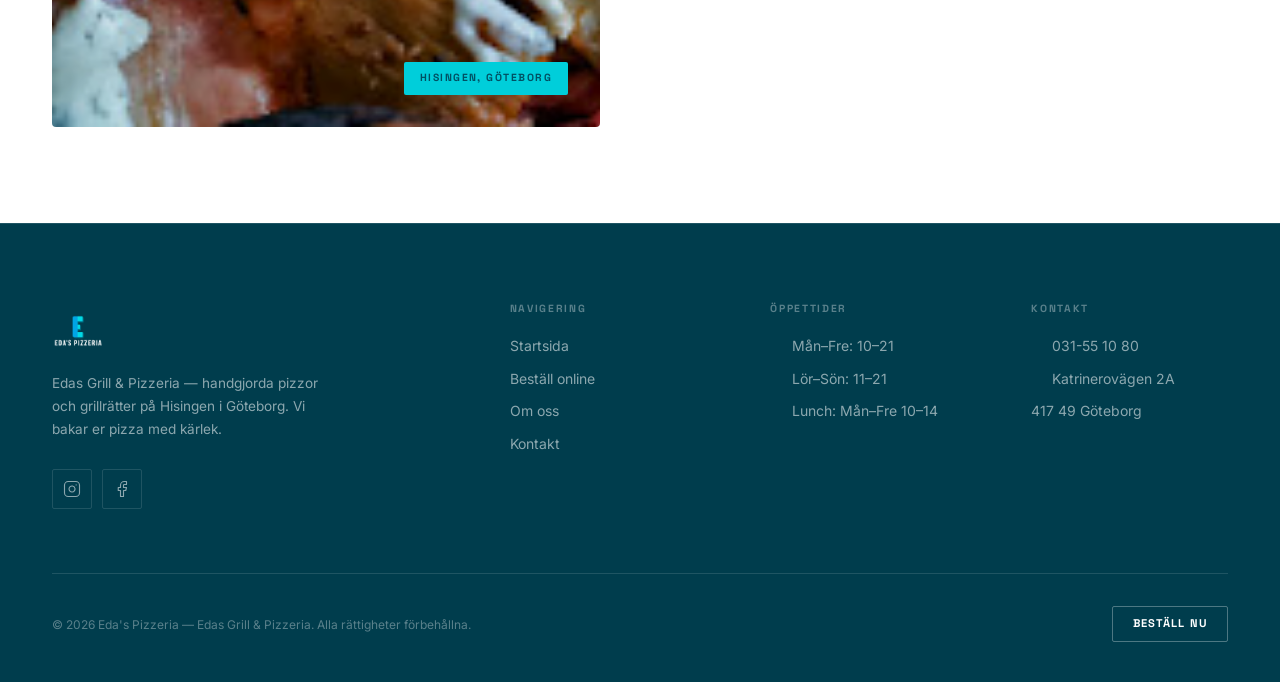
==== commit 1c69784a: "Add real restaurant photos to lunch and om-oss sections Replace Unsplash stock images with actual ph" ====
--- a/index.html
+++ b/index.html
@@ -422,8 +422,8 @@
           </div>
           <div class="lunch__image reveal reveal-delay-2">
             <img
-              src="https://images.unsplash.com/photo-1444492417251-9c84a5fa18e0?w=800&q=80"
-              alt="Pizza som tillagas i ugn"
+              src="assets/mat/unnamed.jpg"
+              alt="Nybakad pizza från Eda's Pizzeria"
               loading="lazy"
             />
             <p class="lunch__image-caption">Nybakad och varm — varje dag.</p>
@@ -438,8 +438,8 @@
         <div class="about__inner">
           <div class="about__image reveal">
             <img
-              src="https://images.unsplash.com/photo-1555396273-367ea4eb4db5?w=800&q=80"
-              alt="Restaurangens välkomnande atmosfär"
+              src="assets/mat/unnamed (1).jpg"
+              alt="Handgjord pizza från Eda's Pizzeria"
               loading="lazy"
             />
             <span class="about__badge">Hisingen, Göteborg</span>
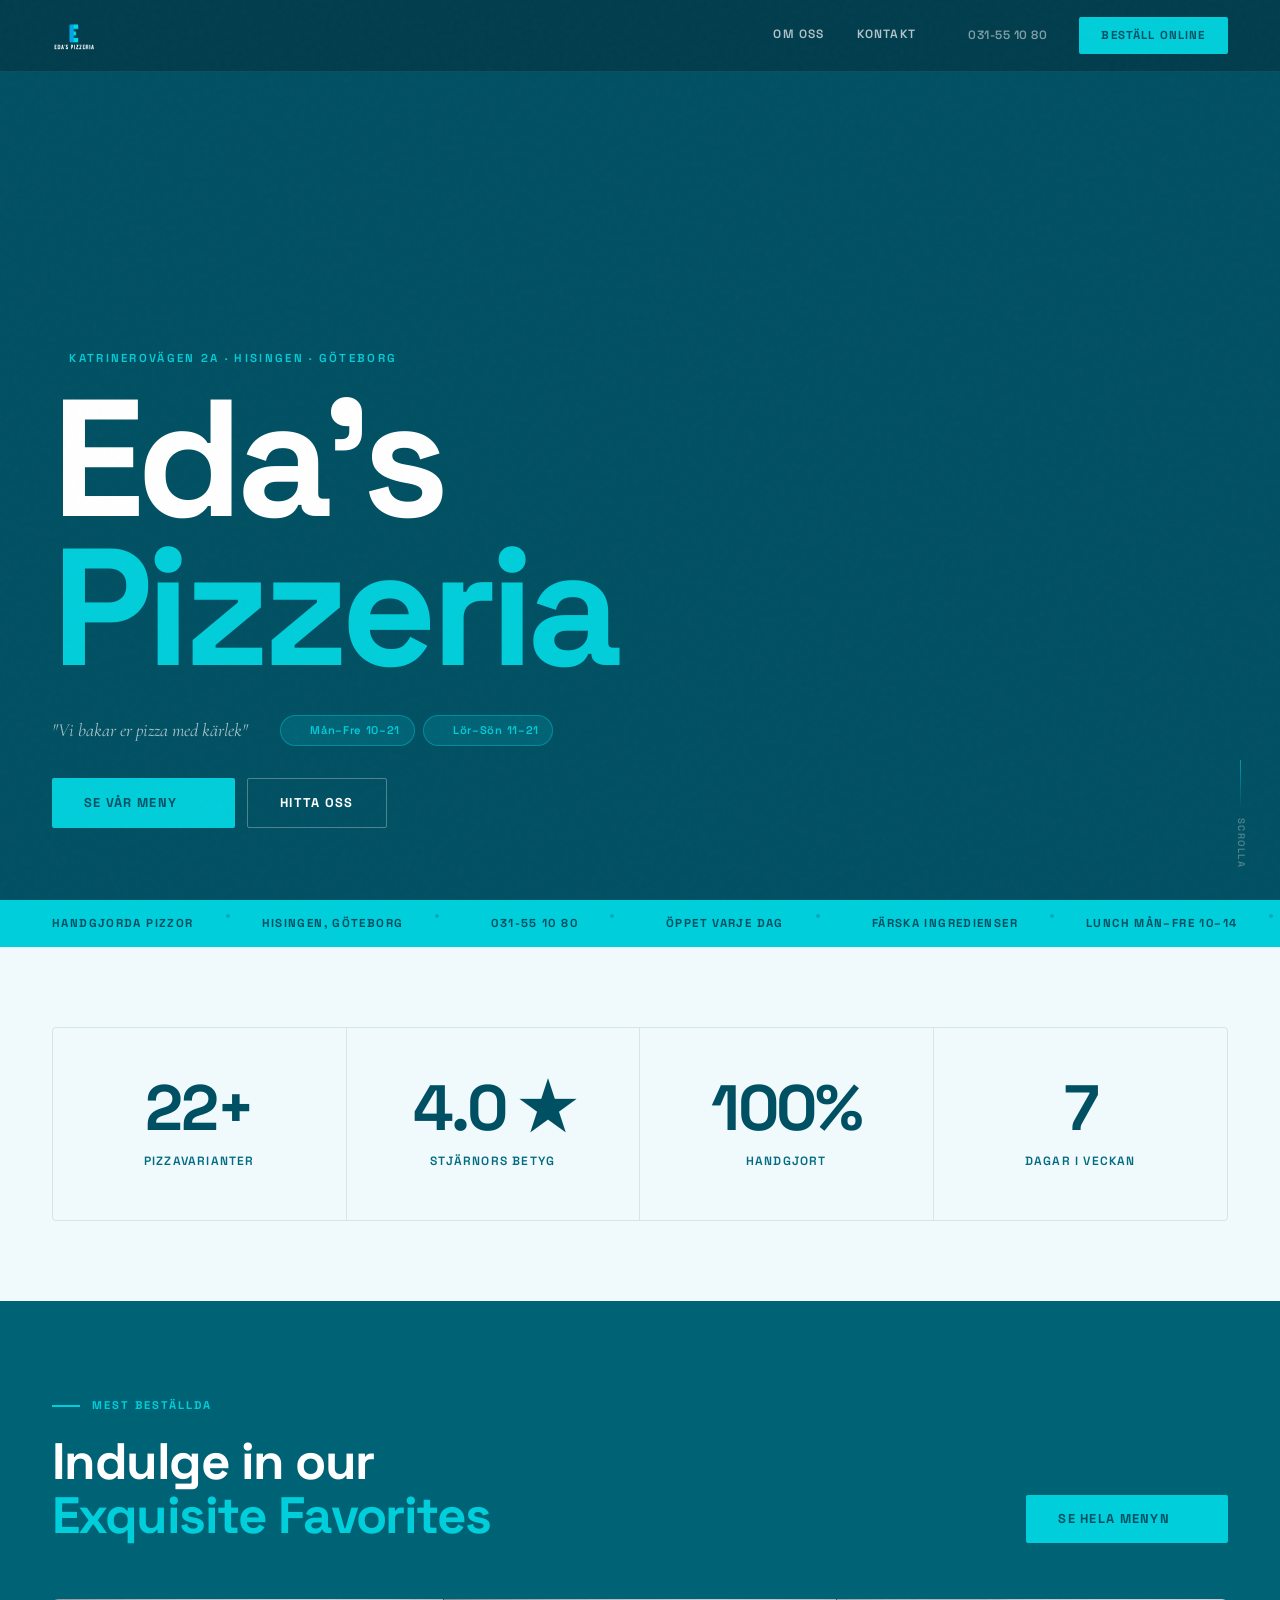
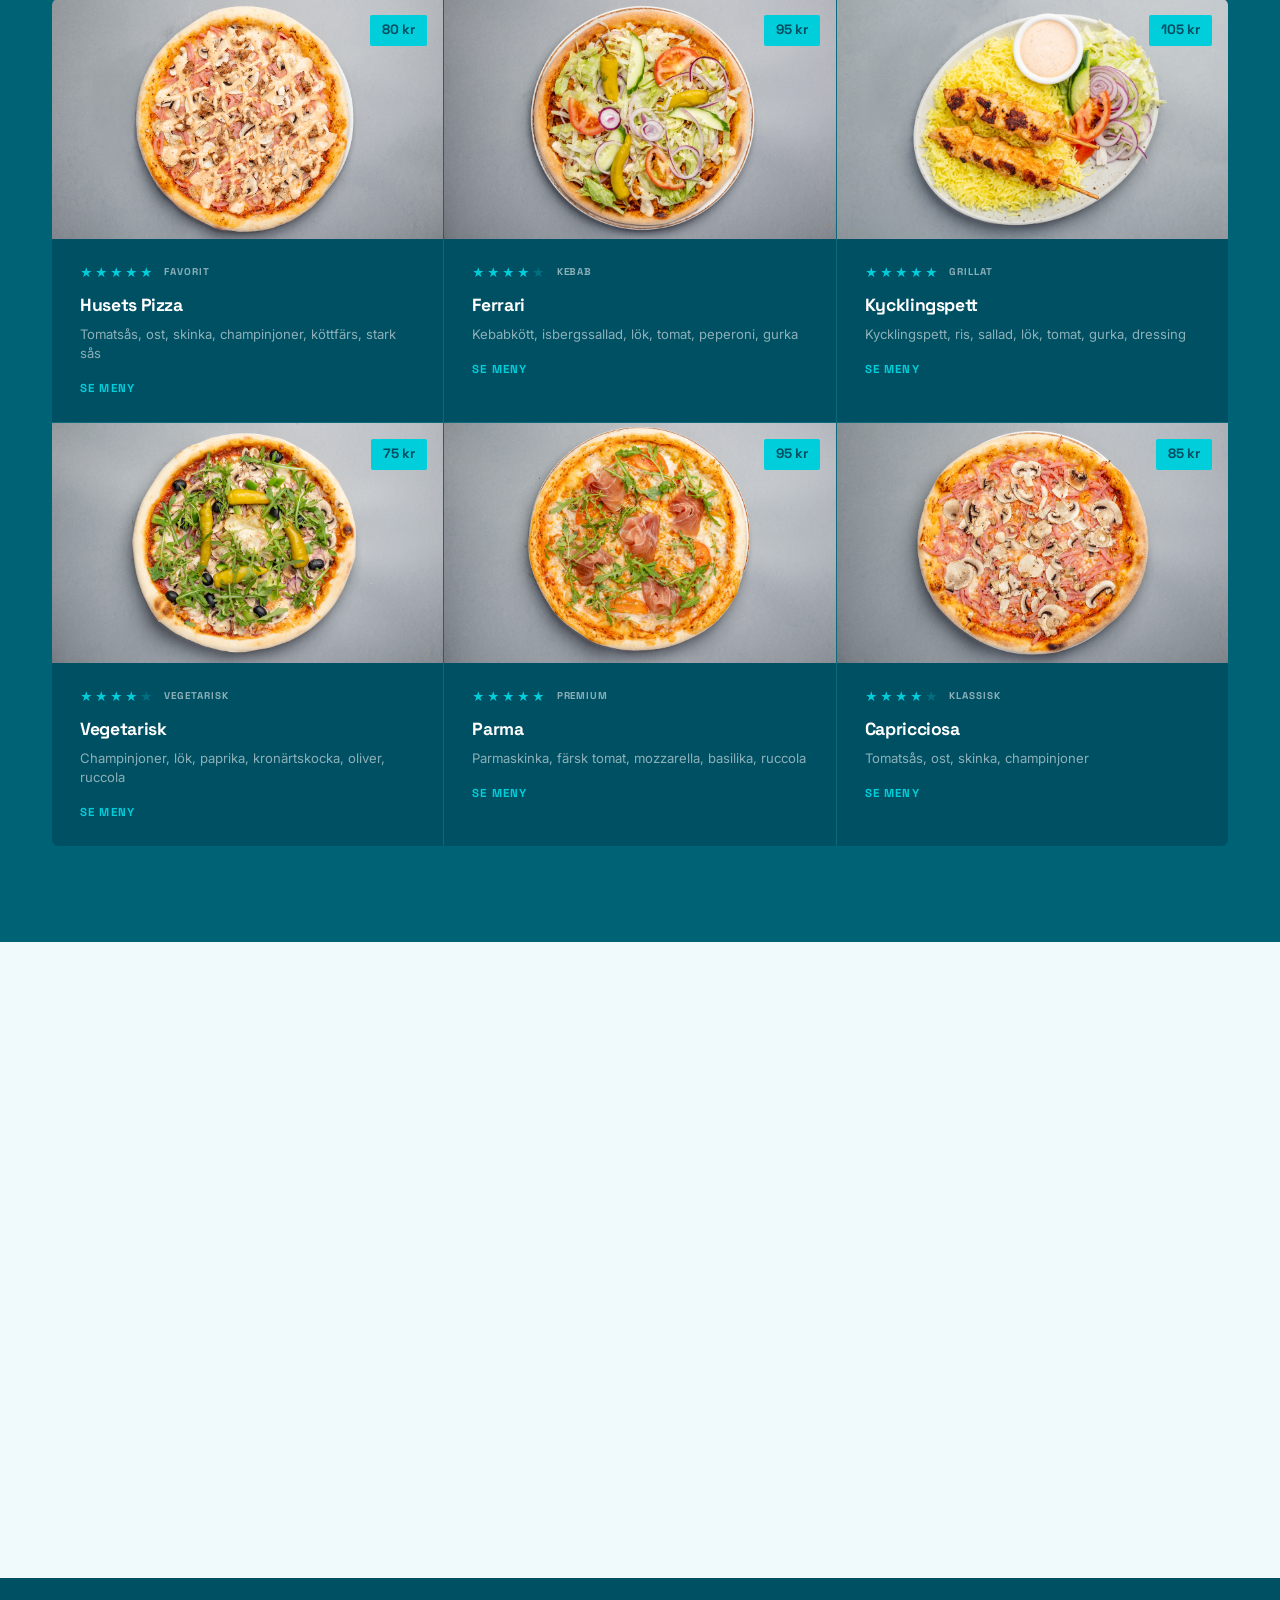
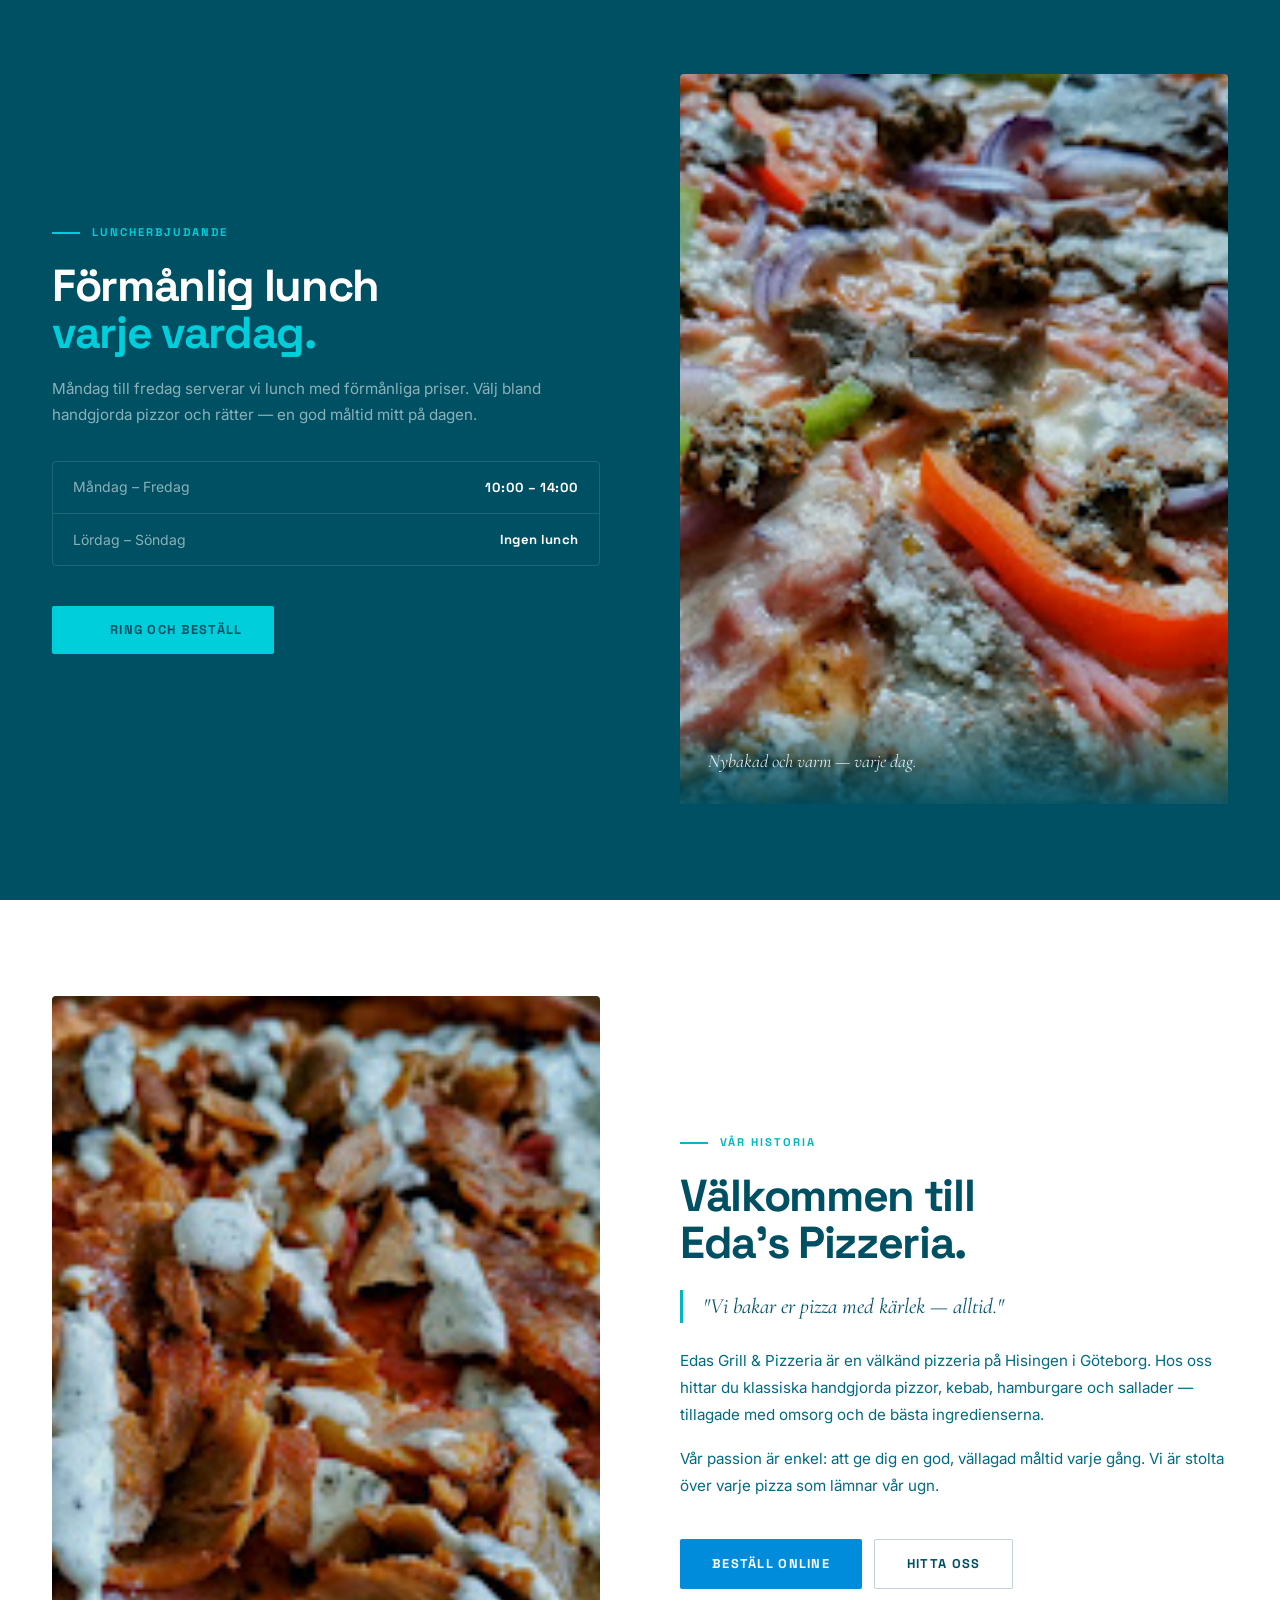
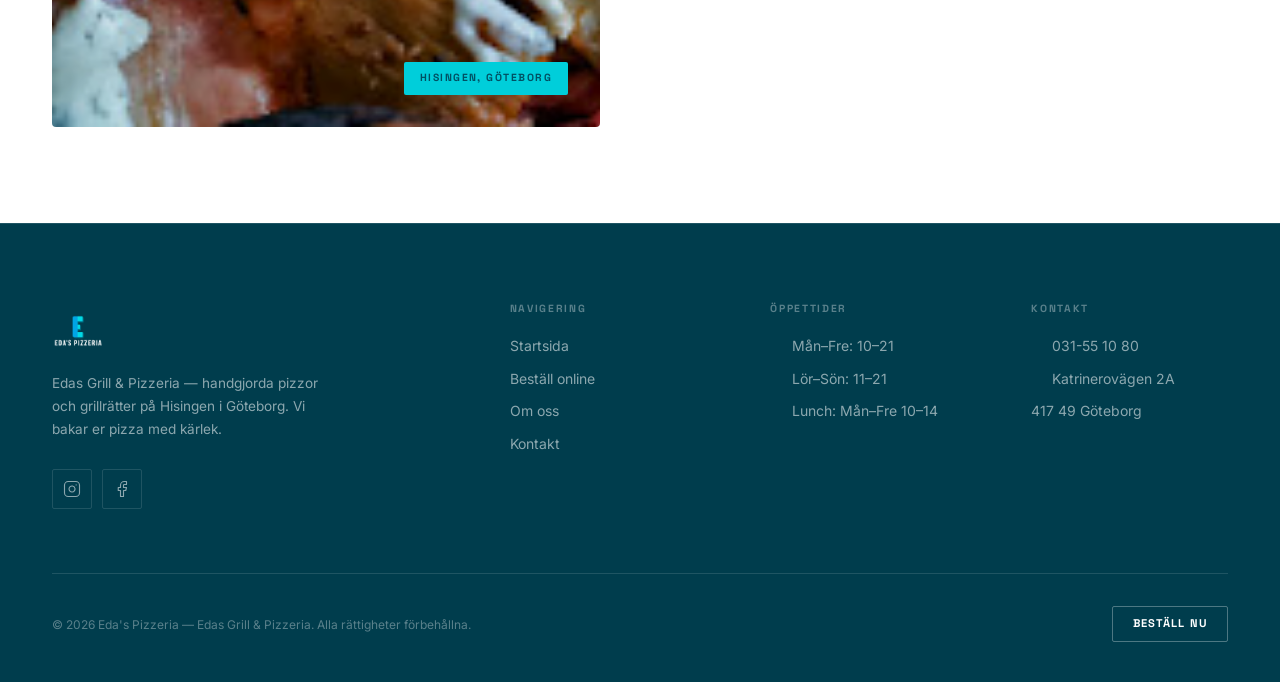
==== commit 0934078b: "Fix mobile nav: show Beställ button in header, fix hamburger link visibility, replace krog with pizz" ====
--- a/index.html
+++ b/index.html
@@ -451,7 +451,7 @@
               "Vi bakar er pizza med kärlek — alltid."
             </blockquote>
             <p class="about__text">
-              Edas Grill &amp; Pizzeria är en välkänd krog på Hisingen i Göteborg. Hos oss hittar du klassiska handgjorda pizzor, kebab, hamburgare och sallader — tillagade med omsorg och de bästa ingredienserna.
+              Edas Grill &amp; Pizzeria är en välkänd pizzeria på Hisingen i Göteborg. Hos oss hittar du klassiska handgjorda pizzor, kebab, hamburgare och sallader — tillagade med omsorg och de bästa ingredienserna.
             </p>
             <p class="about__text" style="margin-bottom:2.5rem;">
               Vår passion är enkel: att ge dig en god, vällagad måltid varje gång. Vi är stolta över varje pizza som lämnar vår ugn.
--- a/css/style.css
+++ b/css/style.css
@@ -309,7 +309,7 @@
   flex: 1;
   justify-content: center;
 }
-.mobile-menu__nav a {
+.mobile-menu .mobile-menu__nav a {
   font-family: var(--sans);
   font-size: clamp(1.8rem, 8vw, 2.8rem);
   font-weight: 800;
@@ -320,8 +320,8 @@
   transition: color var(--t), padding var(--t);
   letter-spacing: -0.02em;
 }
-.mobile-menu__nav a:first-child { border-top: 1px solid rgba(255,255,255,0.12); }
-.mobile-menu__nav a:hover { color: var(--gold); padding-left: 0.5rem; }
+.mobile-menu .mobile-menu__nav a:first-child { border-top: 1px solid rgba(255,255,255,0.12); }
+.mobile-menu .mobile-menu__nav a:hover { color: var(--gold); padding-left: 0.5rem; }
 .mobile-menu__foot {
   display: flex;
   flex-direction: column;
@@ -1419,8 +1419,9 @@
 
 @media (max-width: 768px) {
   :root { --nav-h: 60px; }
-  .nav__links, .nav__tel, .nav__cta { display: none; }
-  .nav__hamburger { display: flex; }
+  .nav__links, .nav__tel { display: none; }
+  .nav__cta { display: inline-flex; padding: 0.5rem 1rem; font-size: 0.65rem; }
+  .nav__hamburger { display: flex; margin-left: 0.75rem; }
   .popular__grid { grid-template-columns: 1fr; }
   .stats__inner { grid-template-columns: repeat(2,1fr); }
   .footer__grid { grid-template-columns: 1fr; }
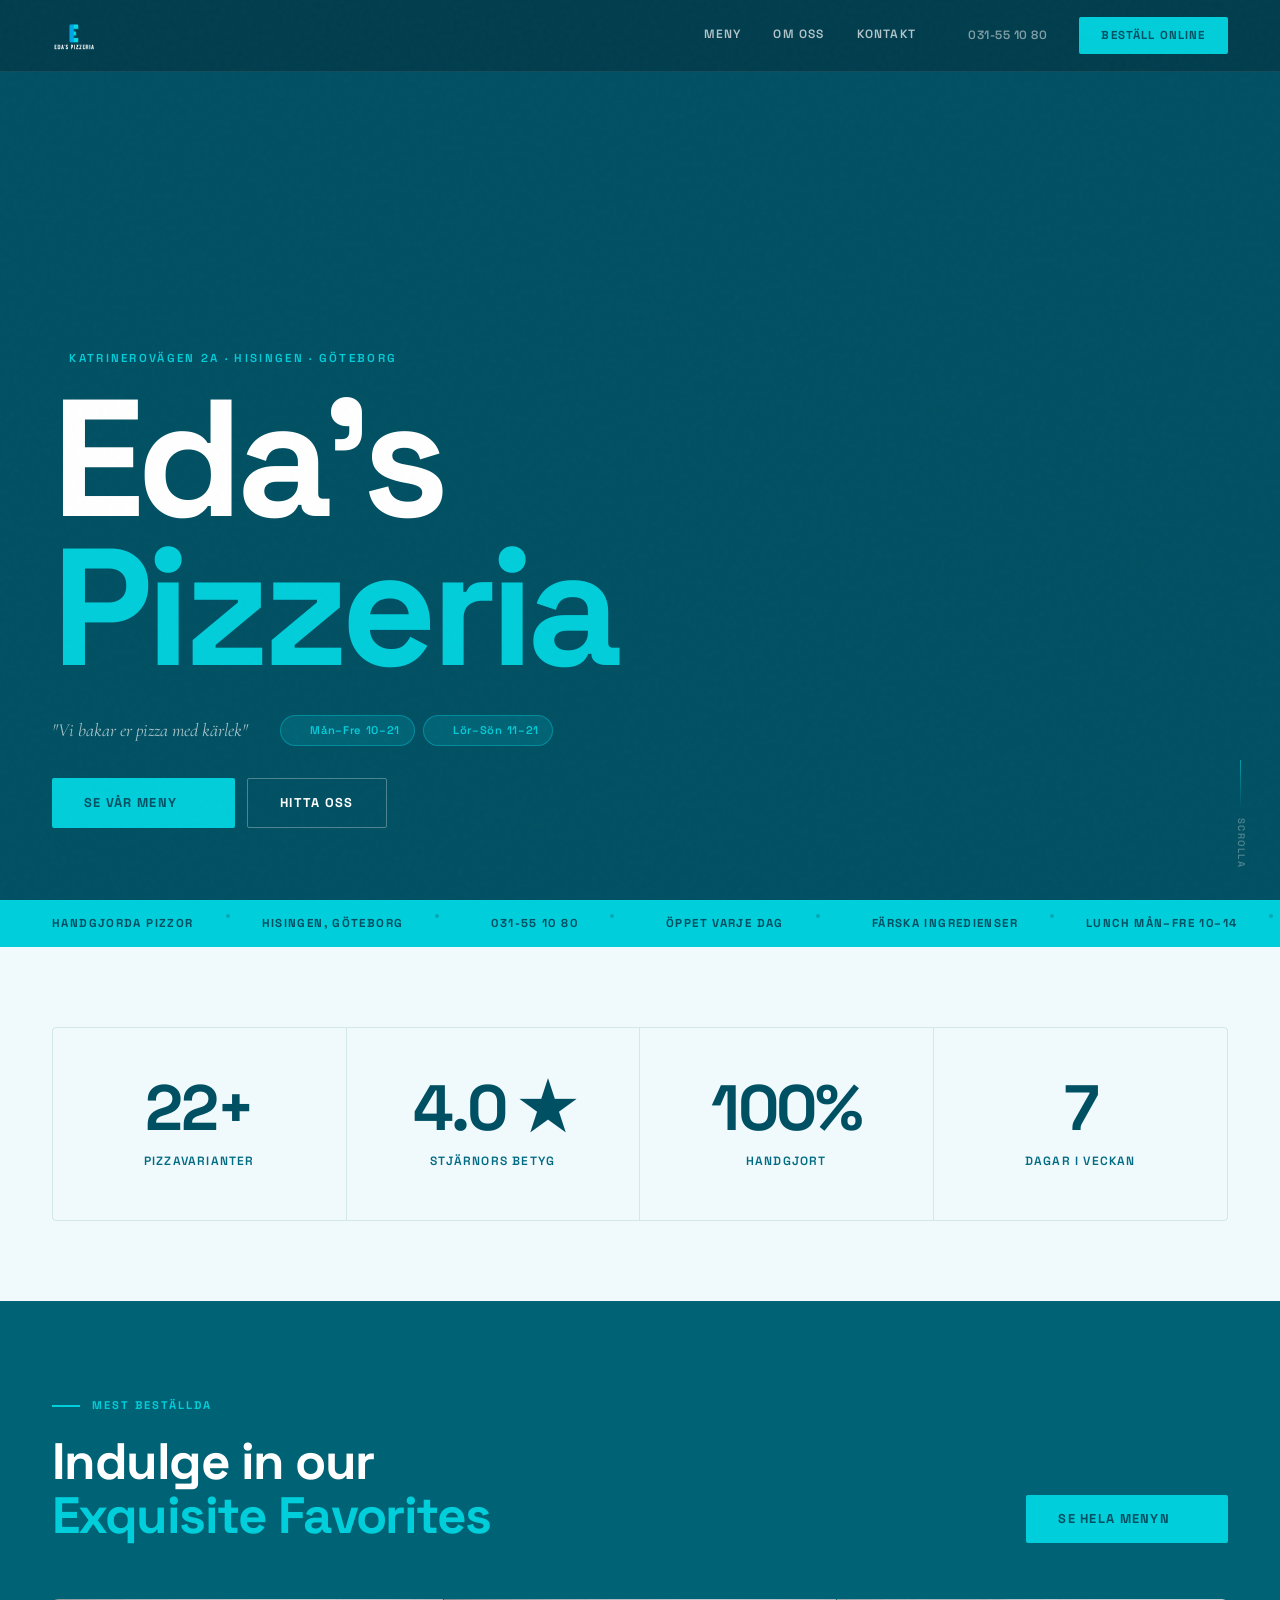
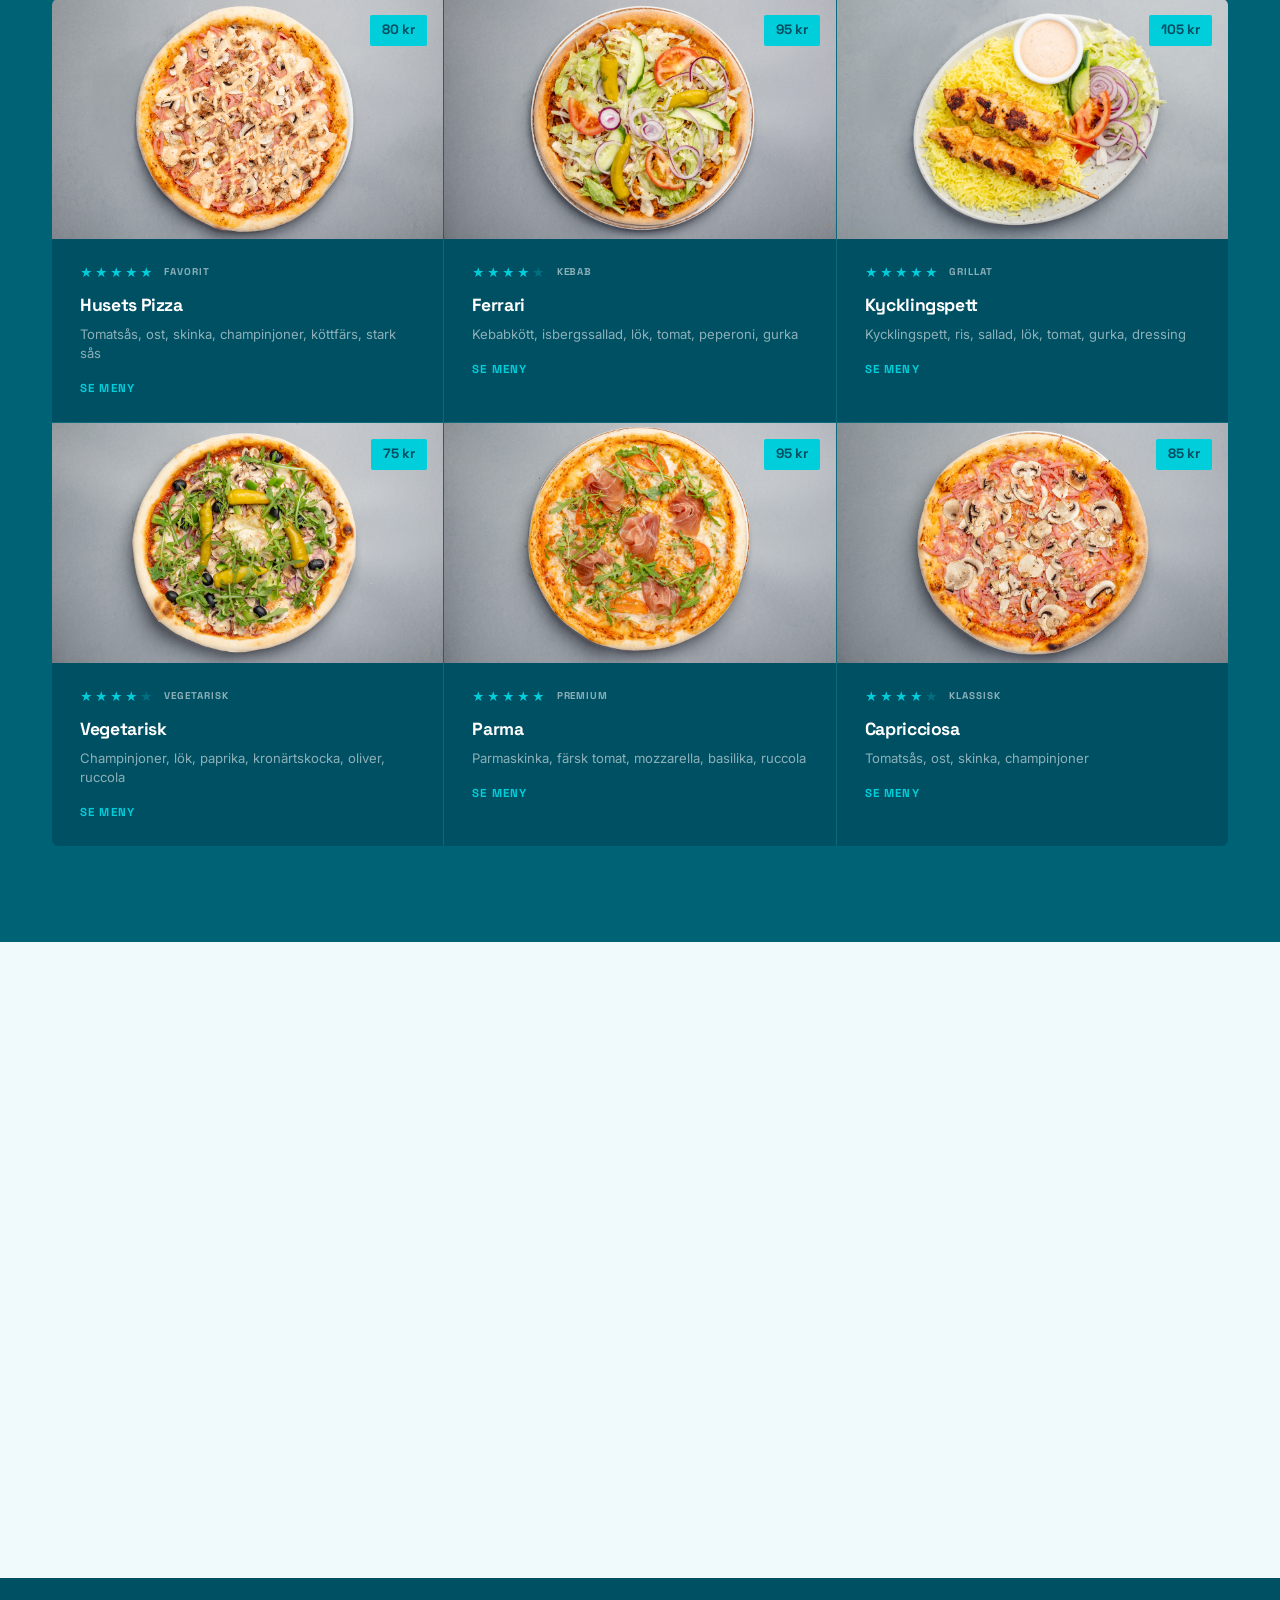
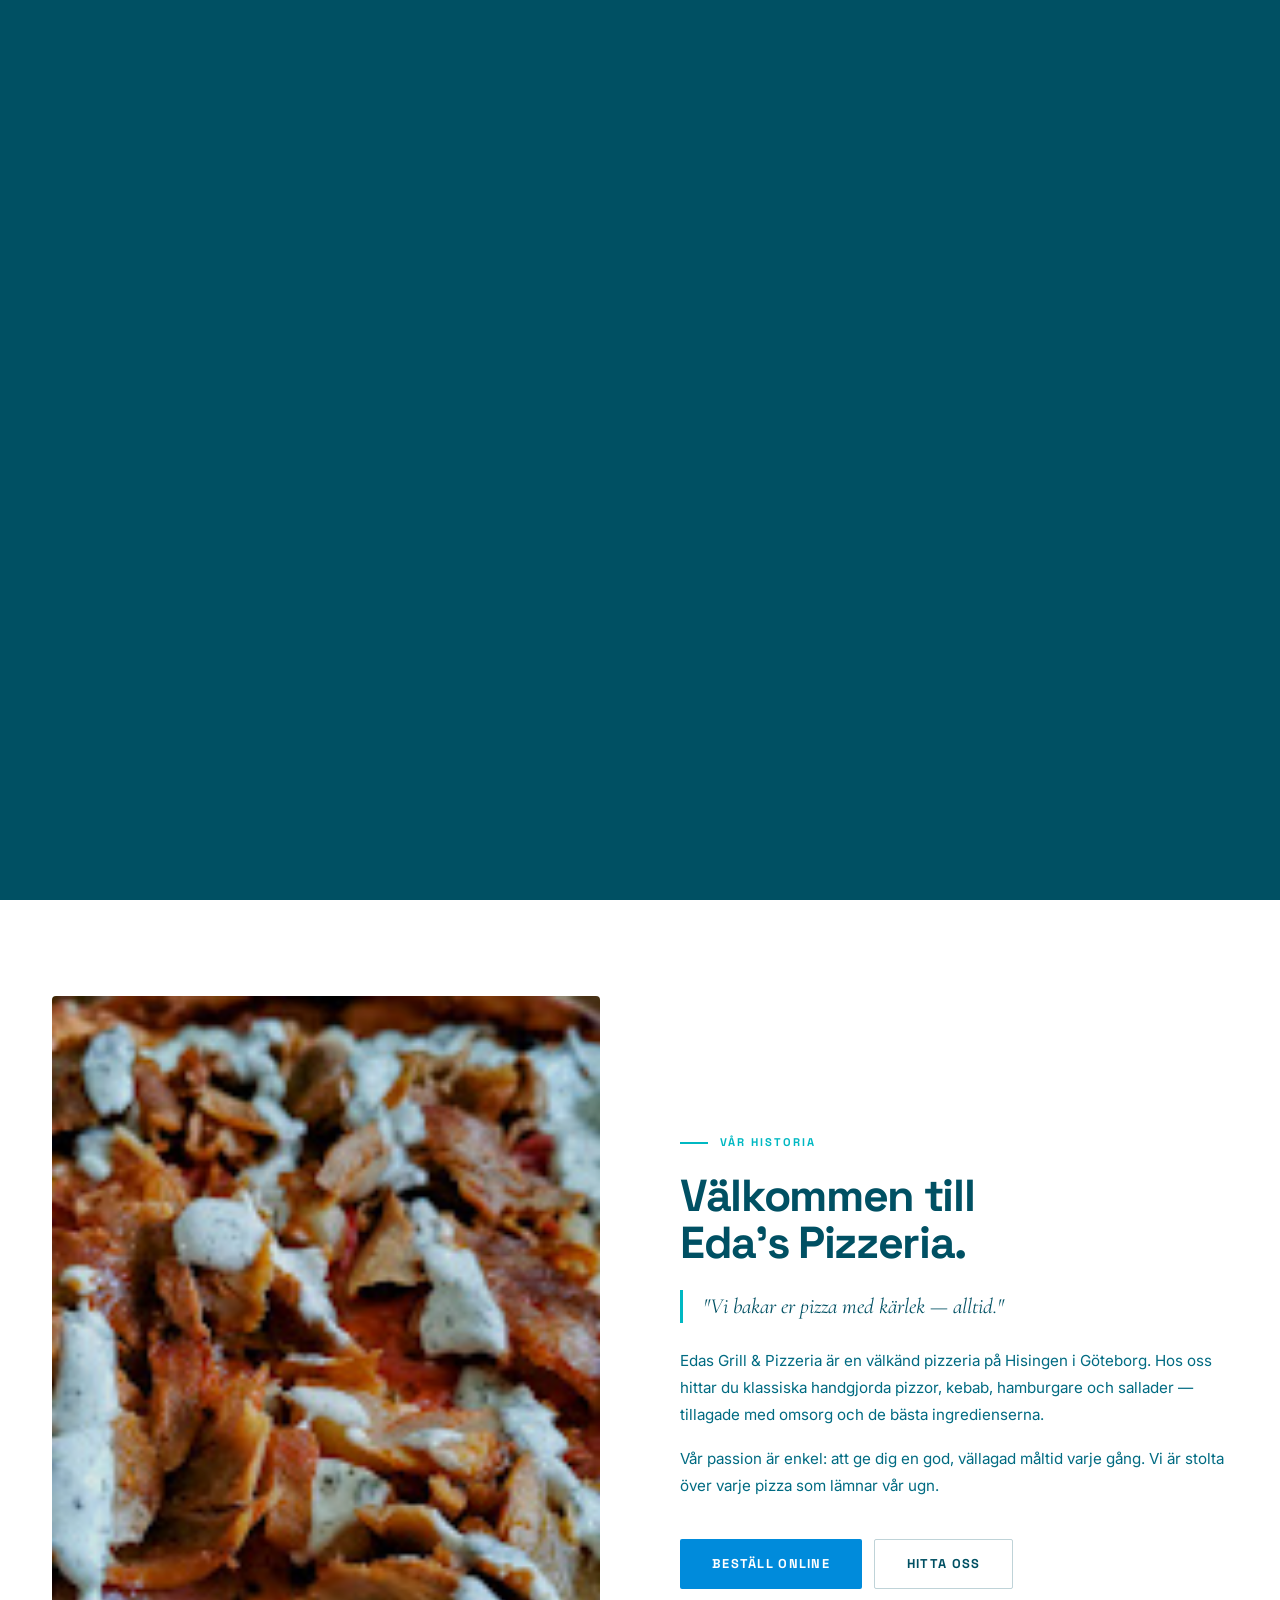
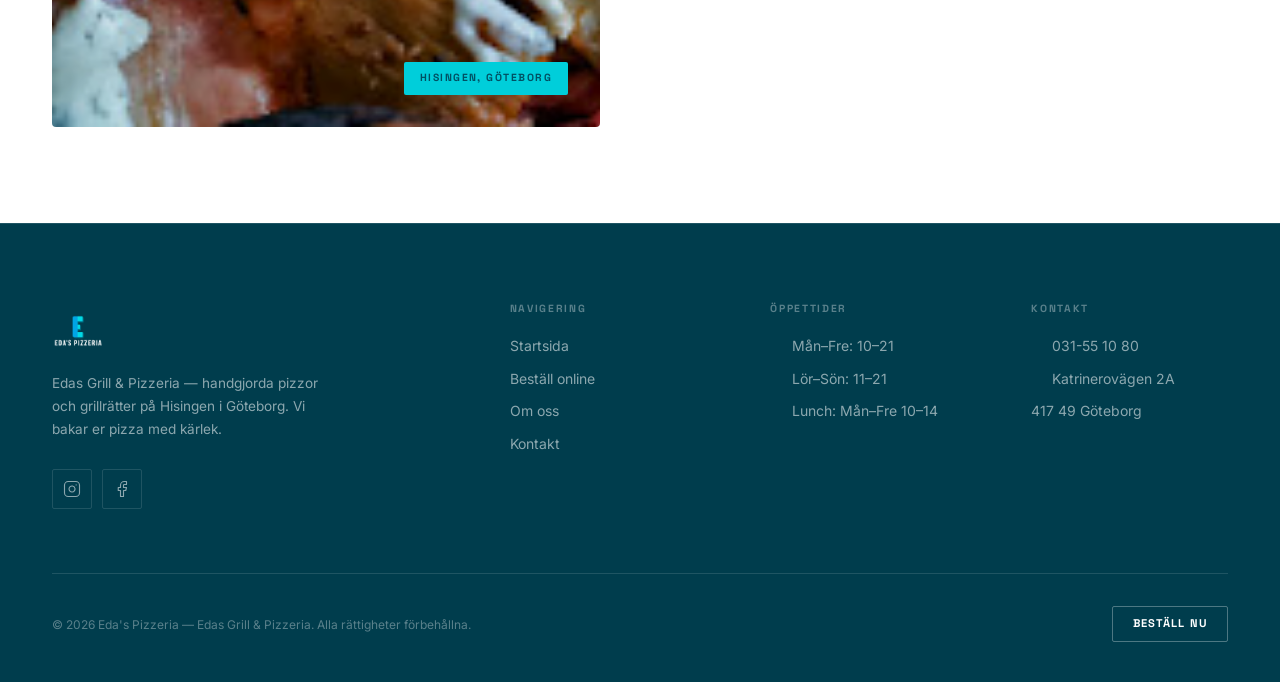
==== commit 73803f2b: "Add Meny link to desktop nav and hamburger menu on index and kontakt pages Co-Authored-By: Claude So" ====
--- a/index.html
+++ b/index.html
@@ -26,6 +26,7 @@
     <div class="nav__inner">
       <a href="index.html" class="nav__logo"><img src="assets/eda-logo.png" alt="Eda's Pizzeria" /></a>
       <div class="nav__links">
+        <a href="menu.html">Meny</a>
         <a href="#om-oss">Om oss</a>
         <a href="kontakt.html">Kontakt</a>
       </div>
@@ -42,6 +43,7 @@
   <div class="mobile-menu" role="dialog" aria-modal="true">
     <button class="mobile-menu__close" aria-label="Stäng">&times;</button>
     <nav class="mobile-menu__nav">
+      <a href="menu.html">Meny</a>
       <a href="#om-oss">Om oss</a>
       <a href="kontakt.html">Kontakt</a>
       <a href="https://qopla.com/restaurant/eda's-pizzeria/qom9pyzdRZ/order" target="_blank" rel="noopener">Beställ online</a>
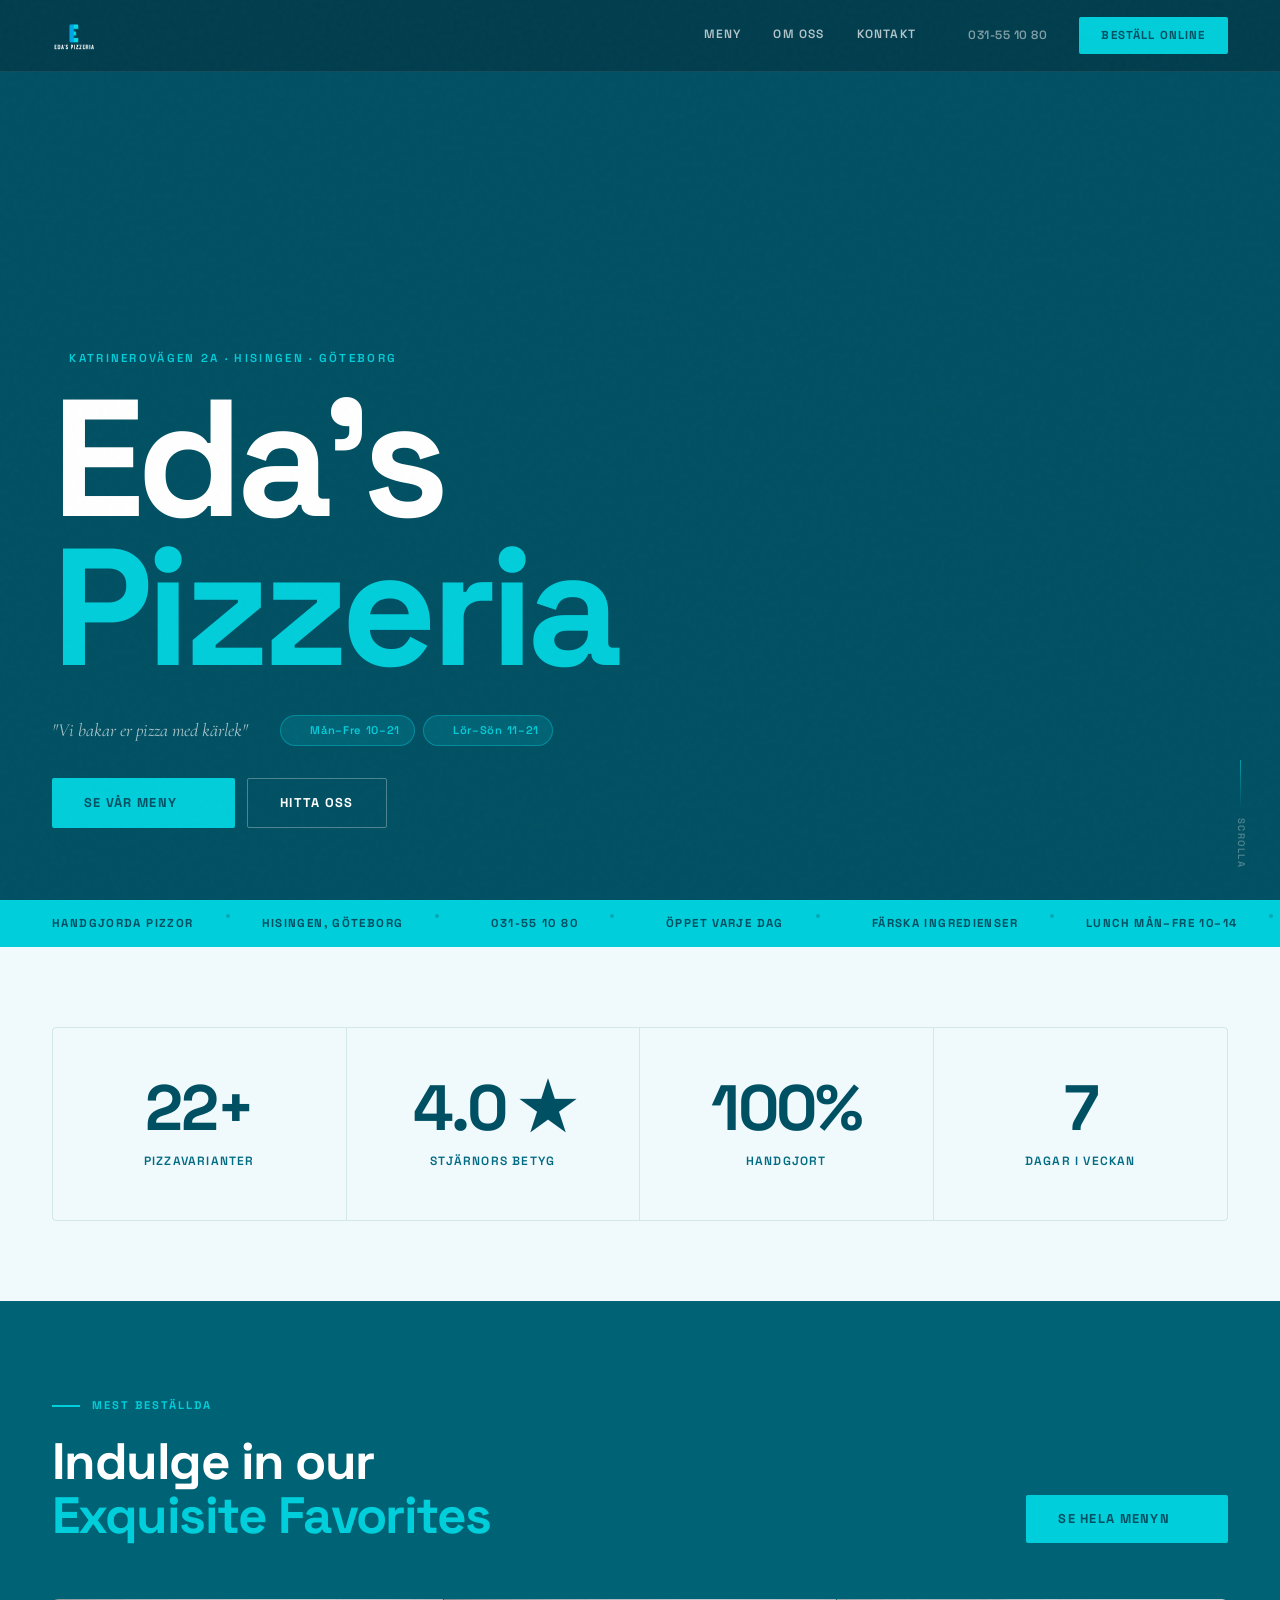
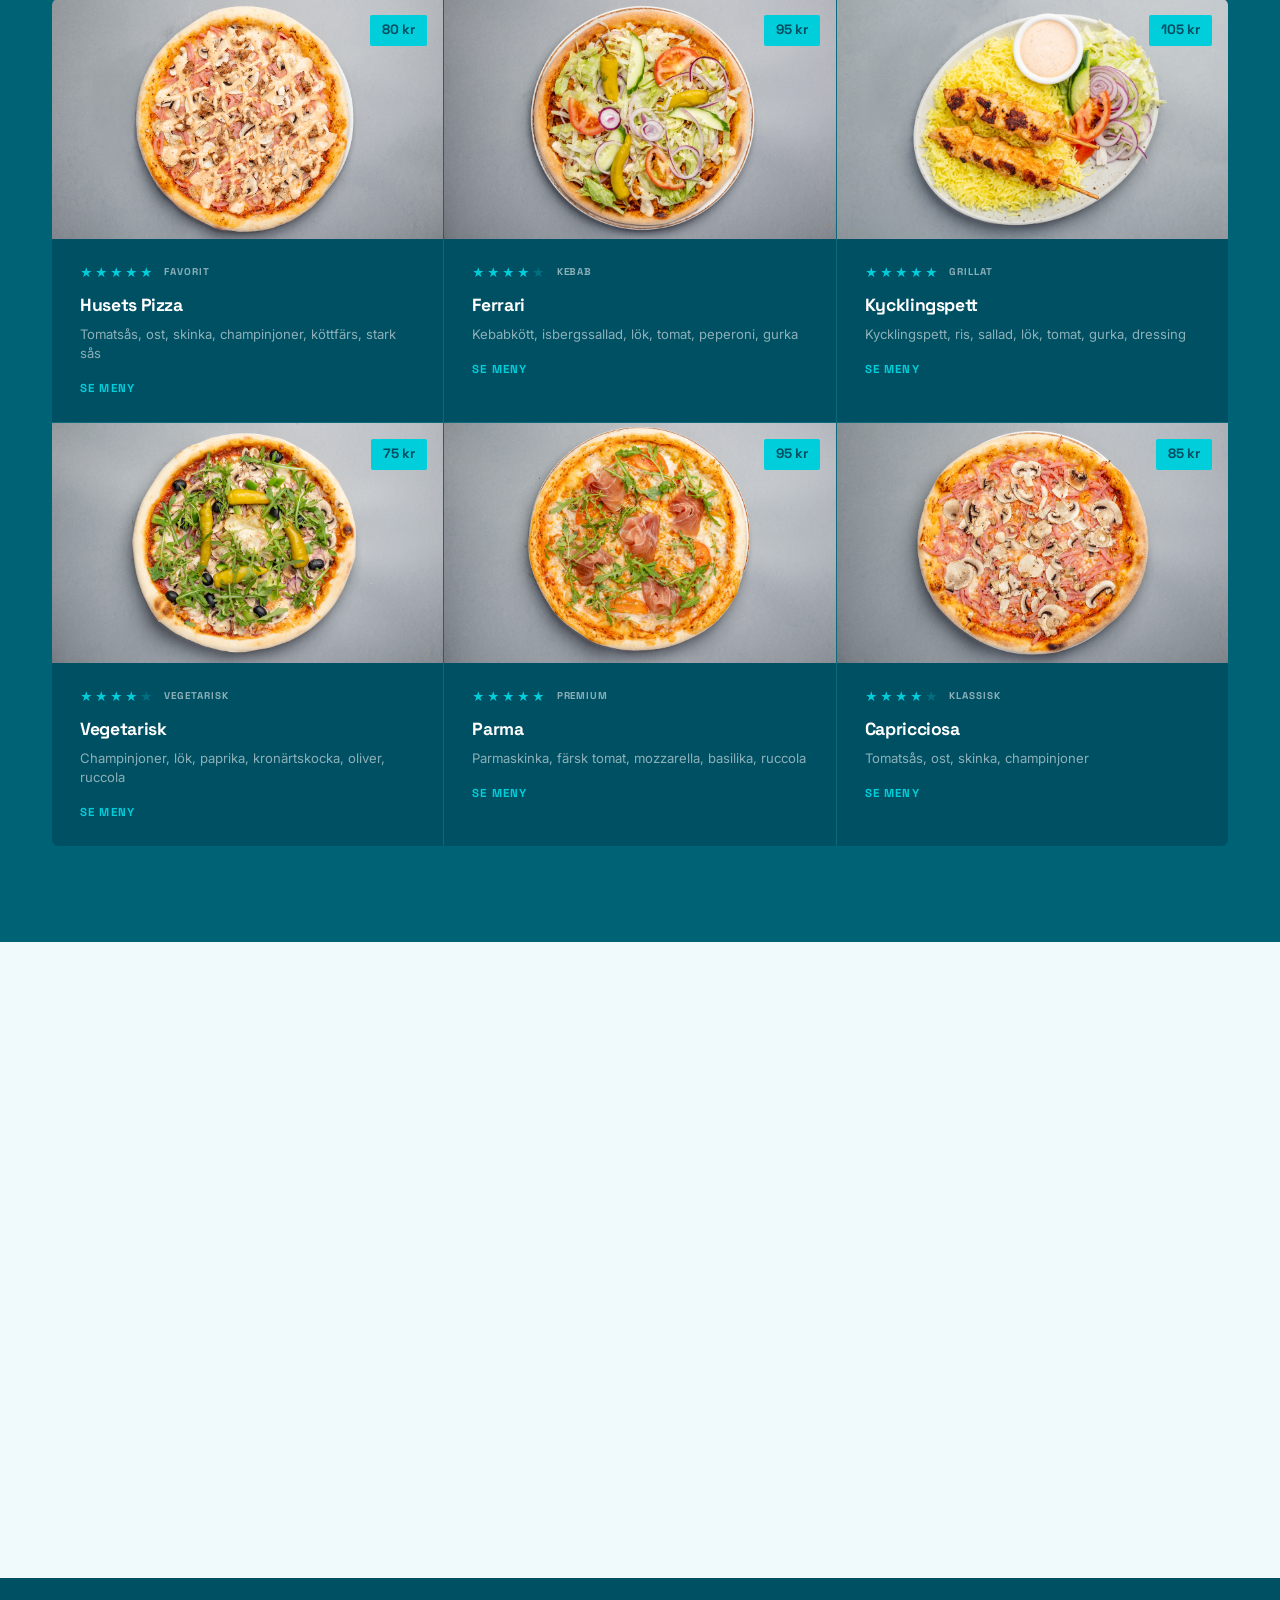
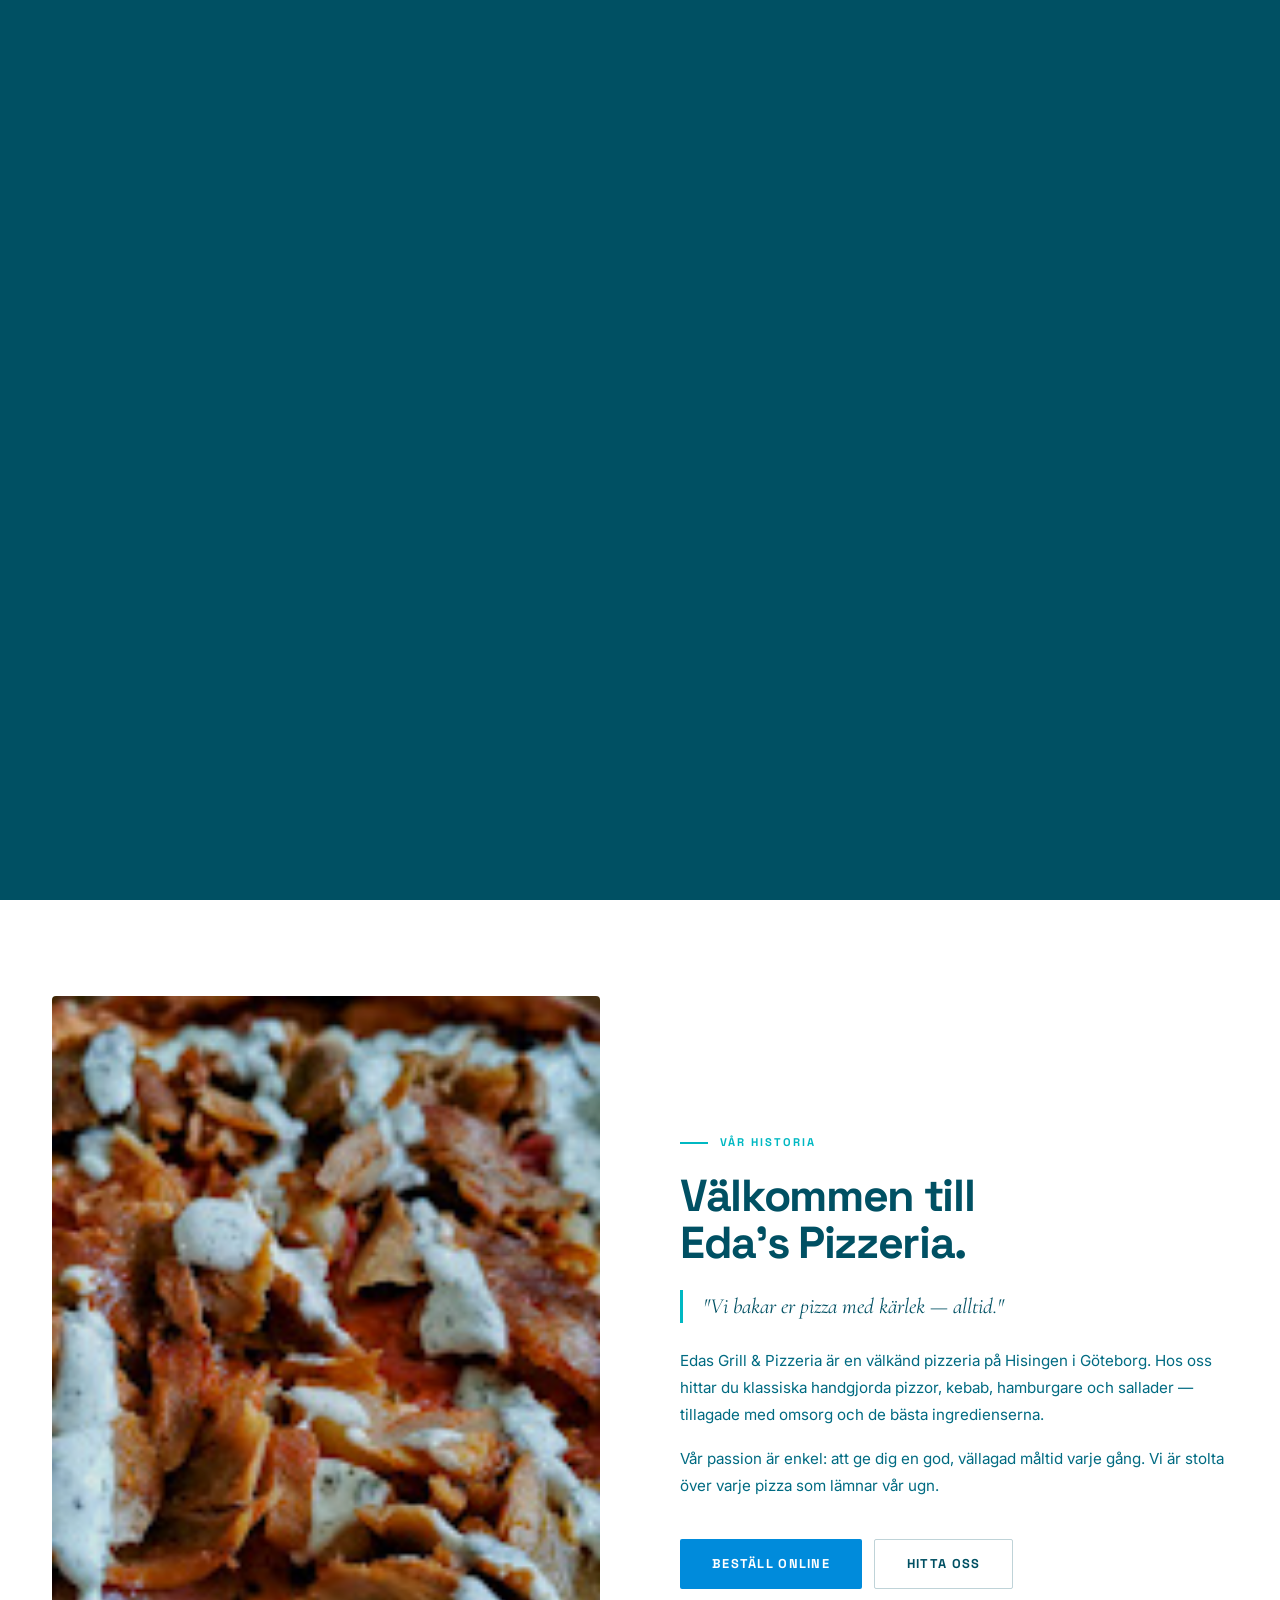
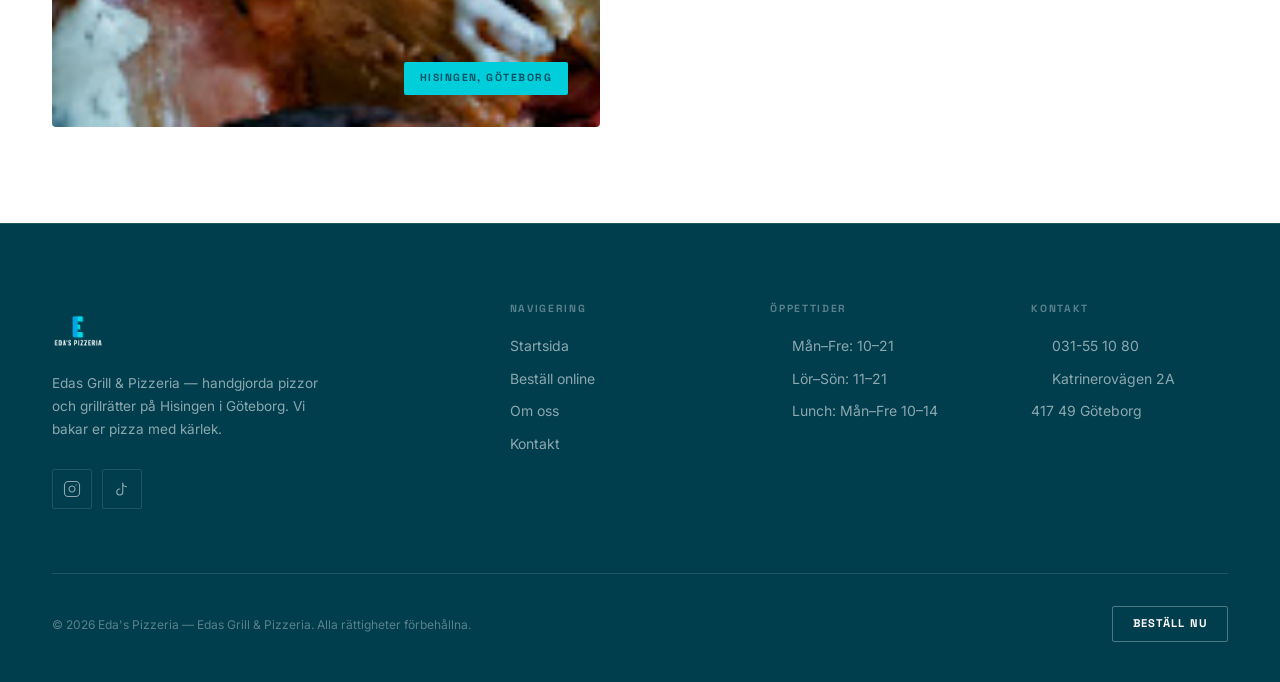
==== commit 685416f1: "Fix footer social links and hamburger visibility bug - Replace Facebook with TikTok link in footer (" ====
--- a/index.html
+++ b/index.html
@@ -477,11 +477,11 @@
           <a href="index.html" class="footer__logo"><img src="assets/eda-logo.png" alt="Eda's Pizzeria" /></a>
           <p class="footer__desc">Edas Grill &amp; Pizzeria — handgjorda pizzor och grillrätter på Hisingen i Göteborg. Vi bakar er pizza med kärlek.</p>
           <div class="footer__social">
-            <a href="https://www.instagram.com/edas.pizzeria" class="footer__social-link" aria-label="Instagram" target="_blank" rel="noopener">
+            <a href="https://www.instagram.com/edas.pizzeria?igsh=enkwMzBtcDFsMmtr&utm_source=qr" class="footer__social-link" aria-label="Instagram" target="_blank" rel="noopener">
               <svg width="18" height="18" viewBox="0 0 24 24" fill="none" stroke="currentColor" stroke-width="1.5" stroke-linecap="round" stroke-linejoin="round"><rect x="2" y="2" width="20" height="20" rx="5"/><path d="M16 11.37A4 4 0 1 1 12.63 8 4 4 0 0 1 16 11.37z"/><line x1="17.5" y1="6.5" x2="17.51" y2="6.5"/></svg>
             </a>
-            <a href="https://www.facebook.com/pages/Edas-Pizzeria" class="footer__social-link" aria-label="Facebook" target="_blank" rel="noopener">
-              <svg width="18" height="18" viewBox="0 0 24 24" fill="none" stroke="currentColor" stroke-width="1.5" stroke-linecap="round" stroke-linejoin="round"><path d="M18 2h-3a5 5 0 0 0-5 5v3H7v4h3v8h4v-8h3l1-4h-4V7a1 1 0 0 1 1-1h3z"/></svg>
+            <a href="https://www.tiktok.com/@edaspizzeria?_r=1&_t=ZN-95LFEsFcKus" class="footer__social-link" aria-label="TikTok" target="_blank" rel="noopener">
+              <svg width="18" height="18" viewBox="0 0 24 24" fill="none" stroke="currentColor" stroke-width="1.5" stroke-linecap="round" stroke-linejoin="round"><path d="M9 12a4 4 0 1 0 4 4V4a5 5 0 0 0 5 5"/></svg>
             </a>
           </div>
         </div>
--- a/css/style.css
+++ b/css/style.css
@@ -281,7 +281,7 @@
 }
 .nav__hamburger span {
   display: block;
-  height: 1.5px;
+  height: 2px;
   background: #ffffff;
   transition: var(--t) var(--ease);
 }
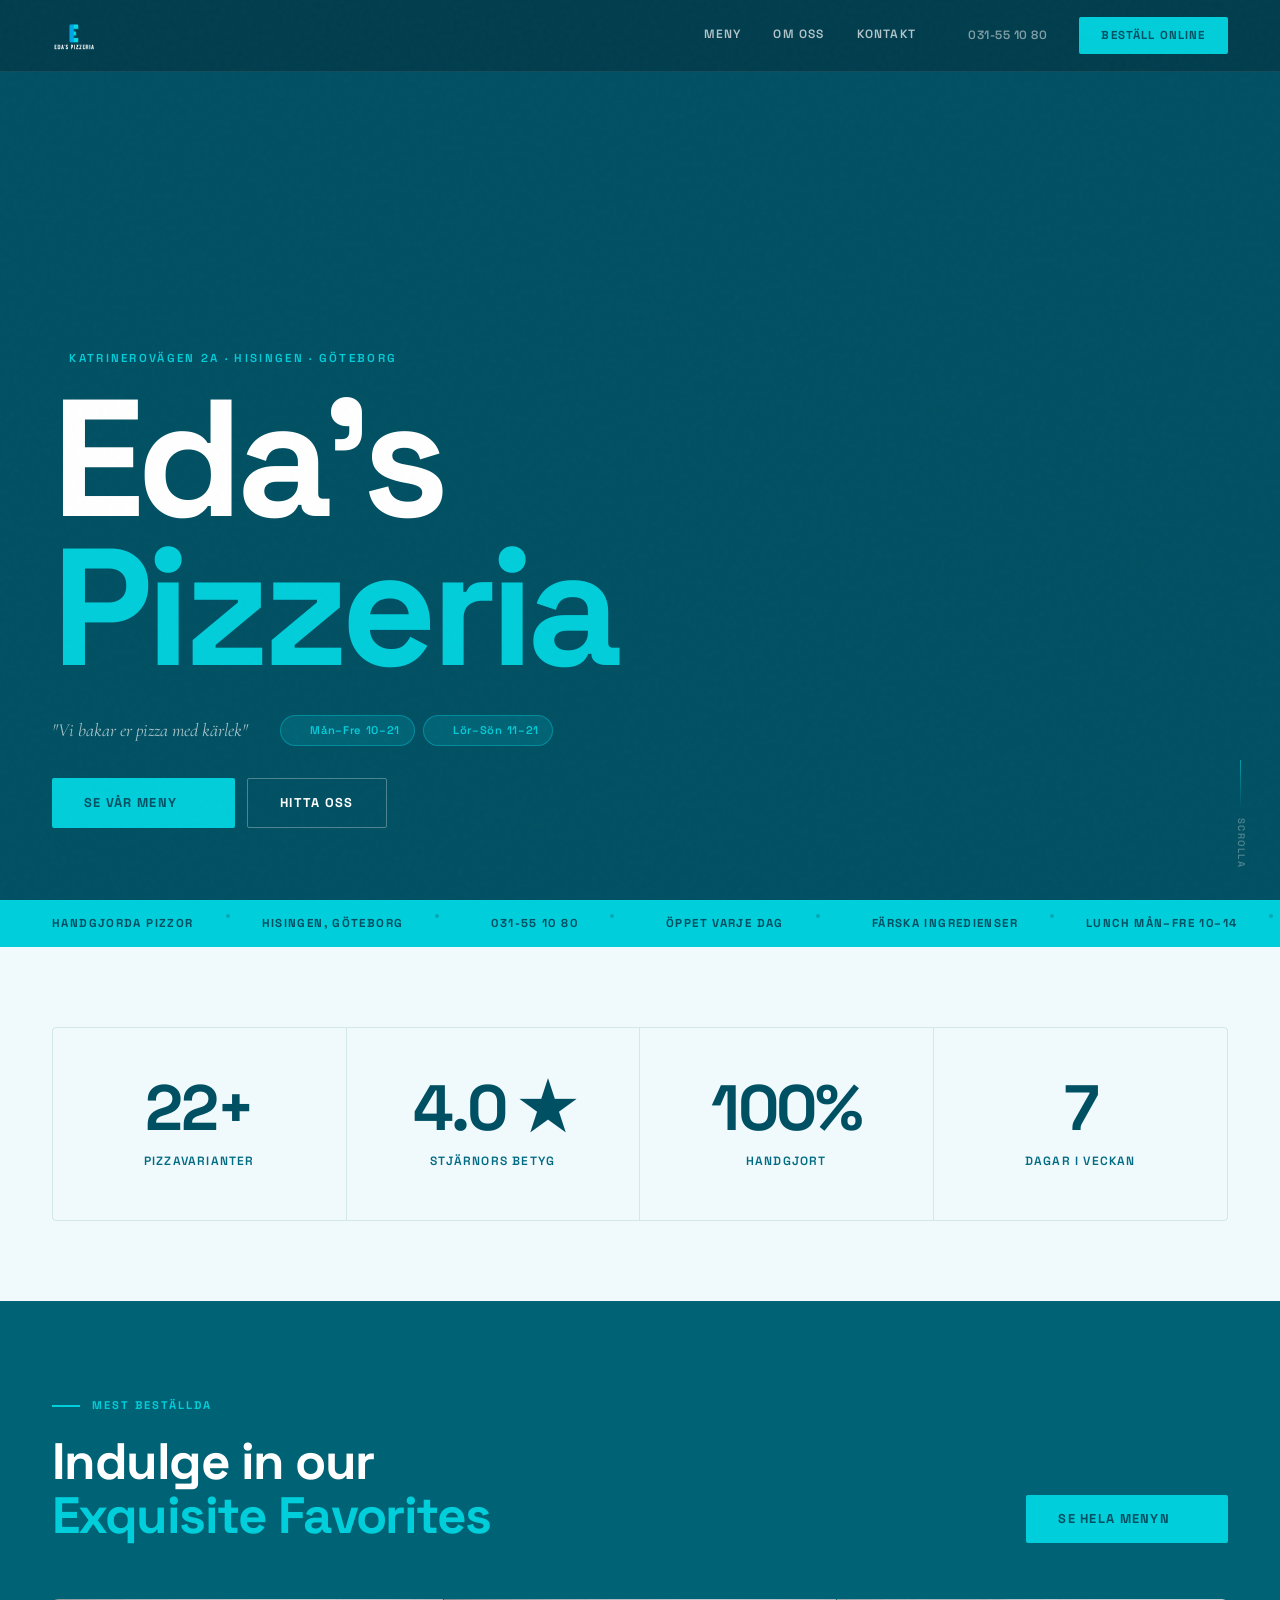
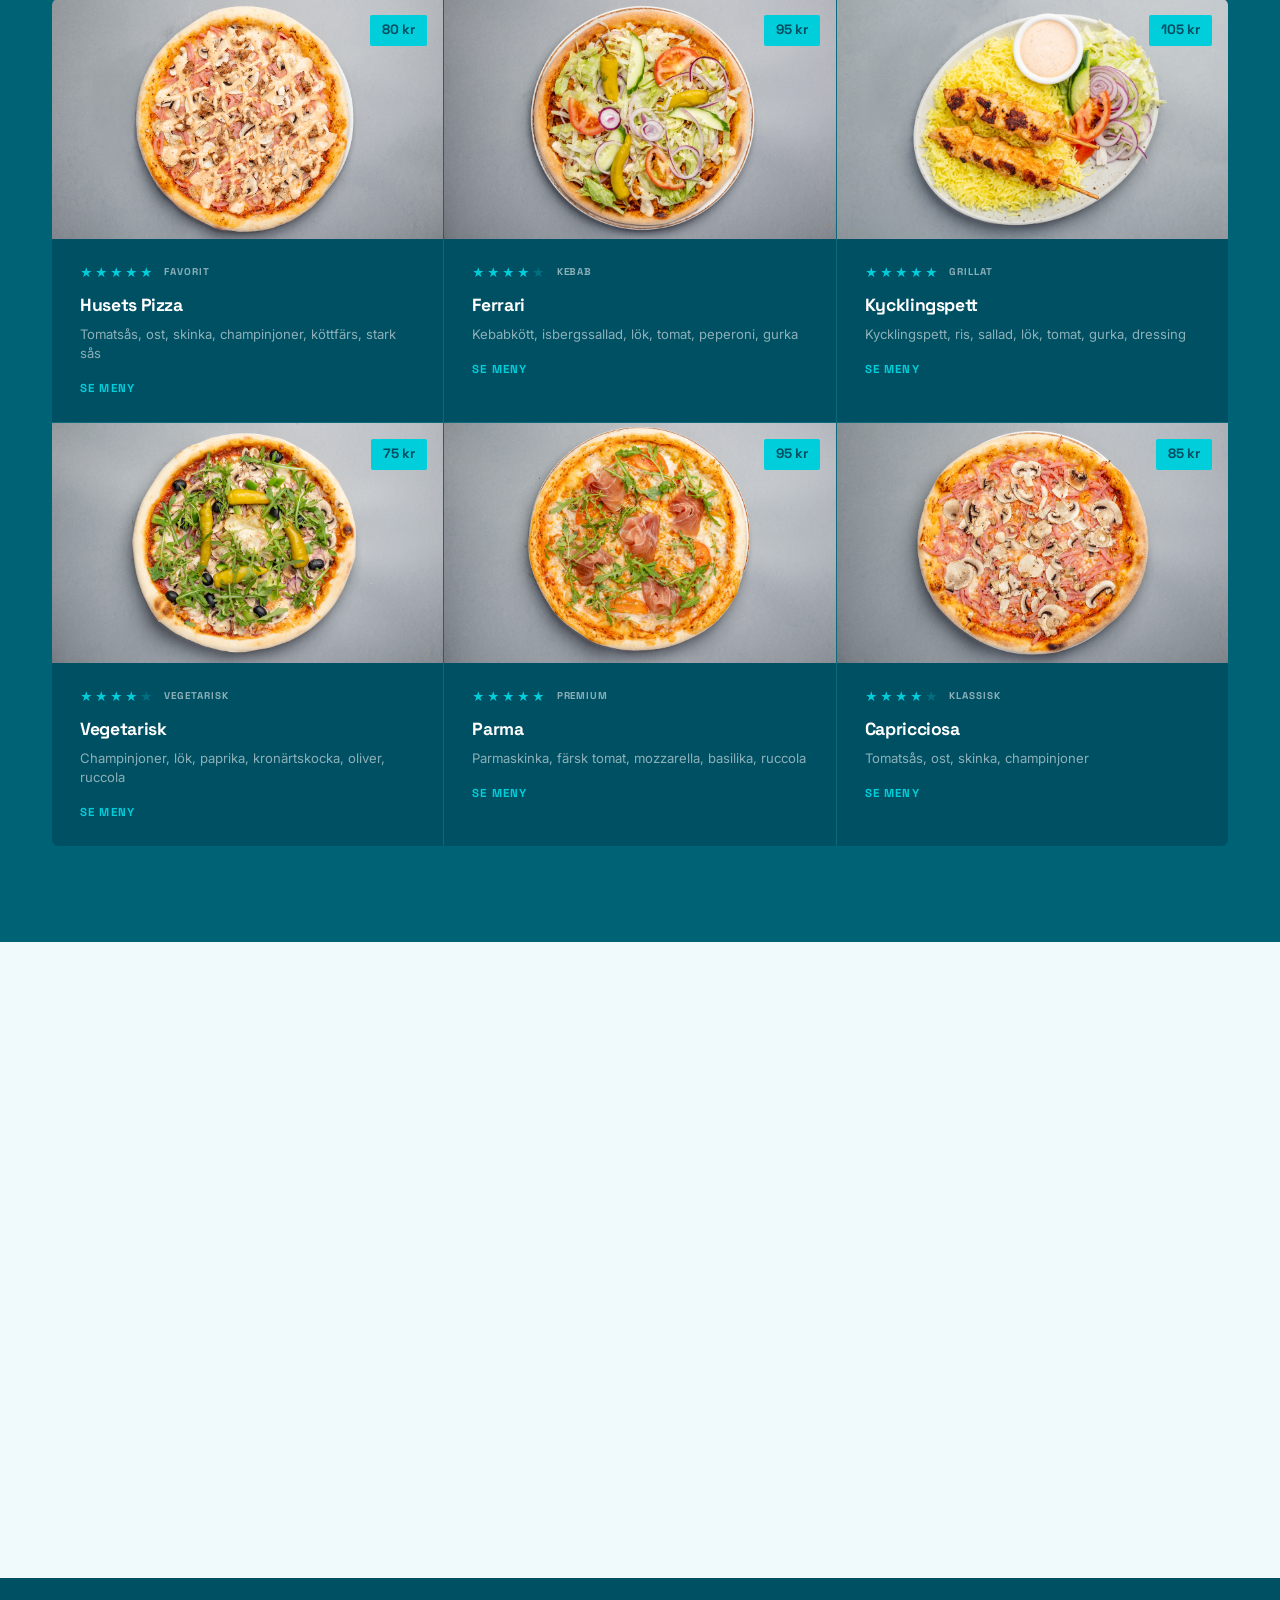
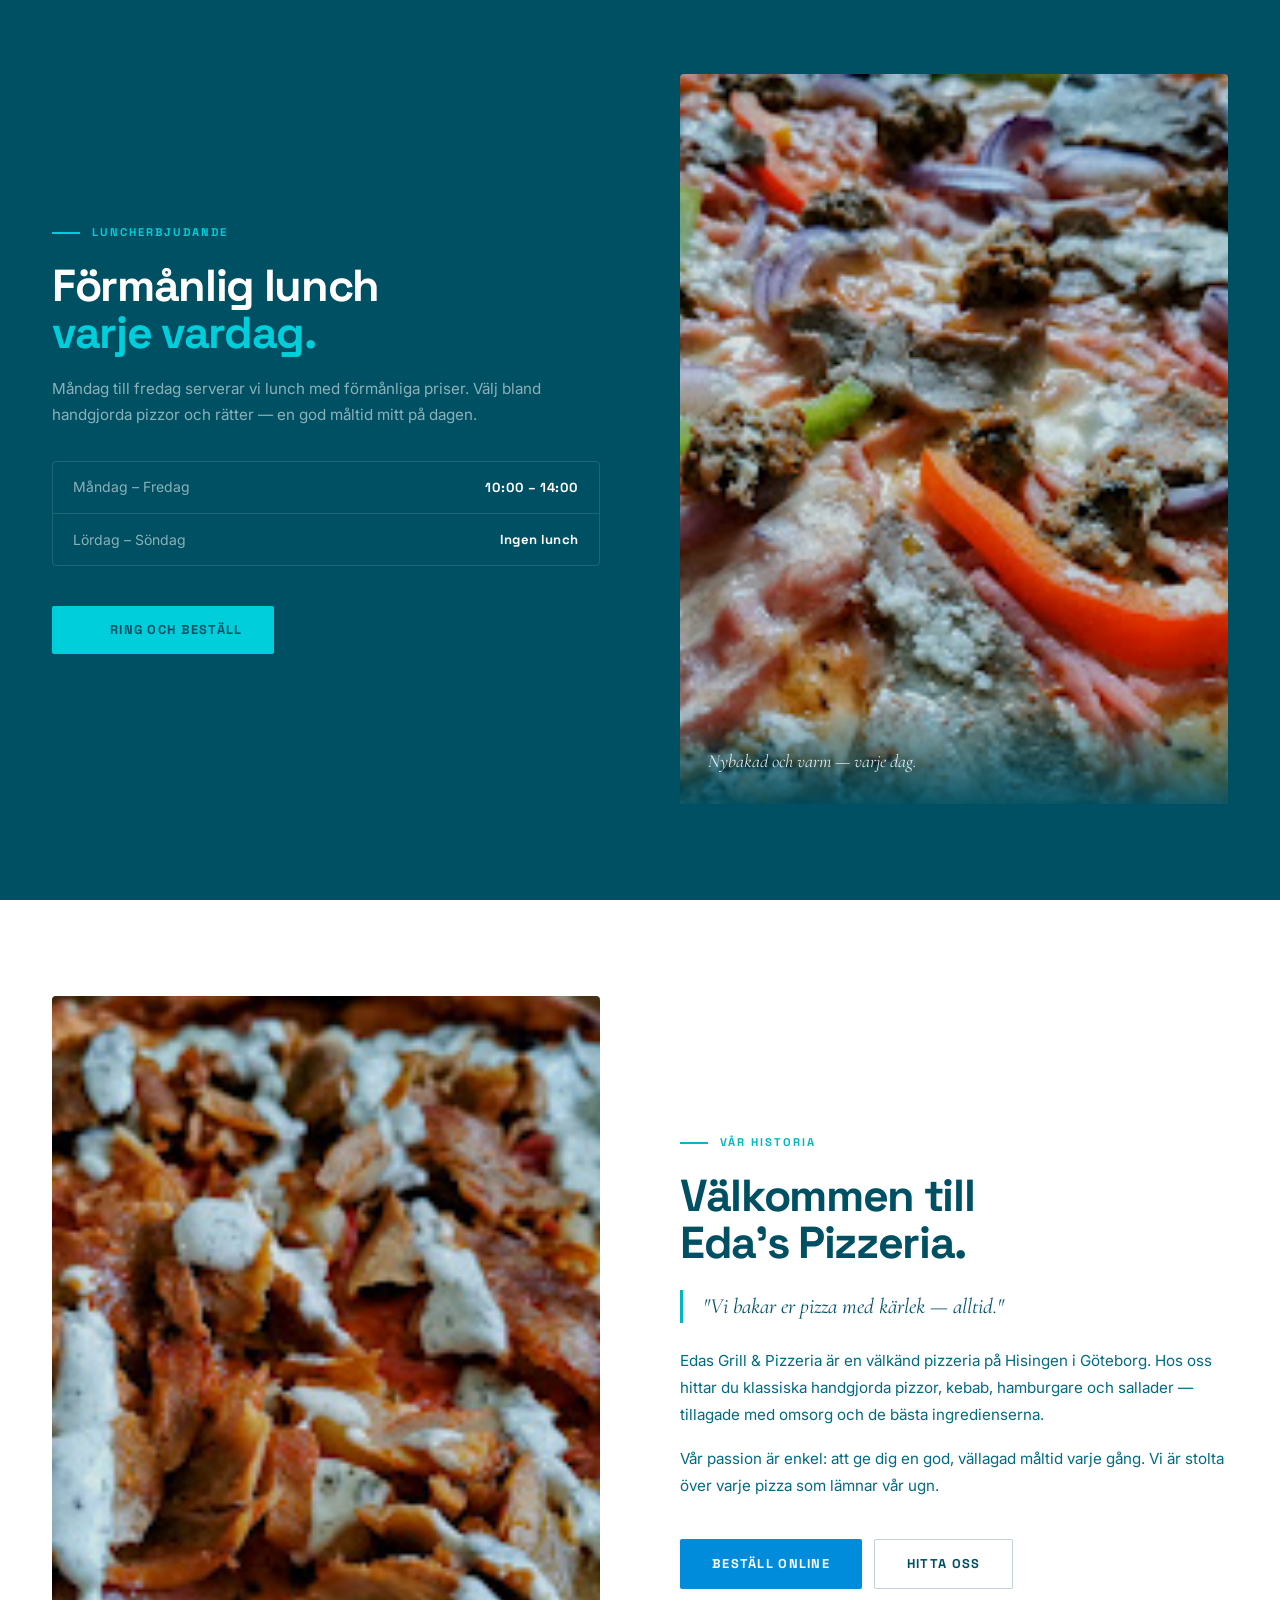
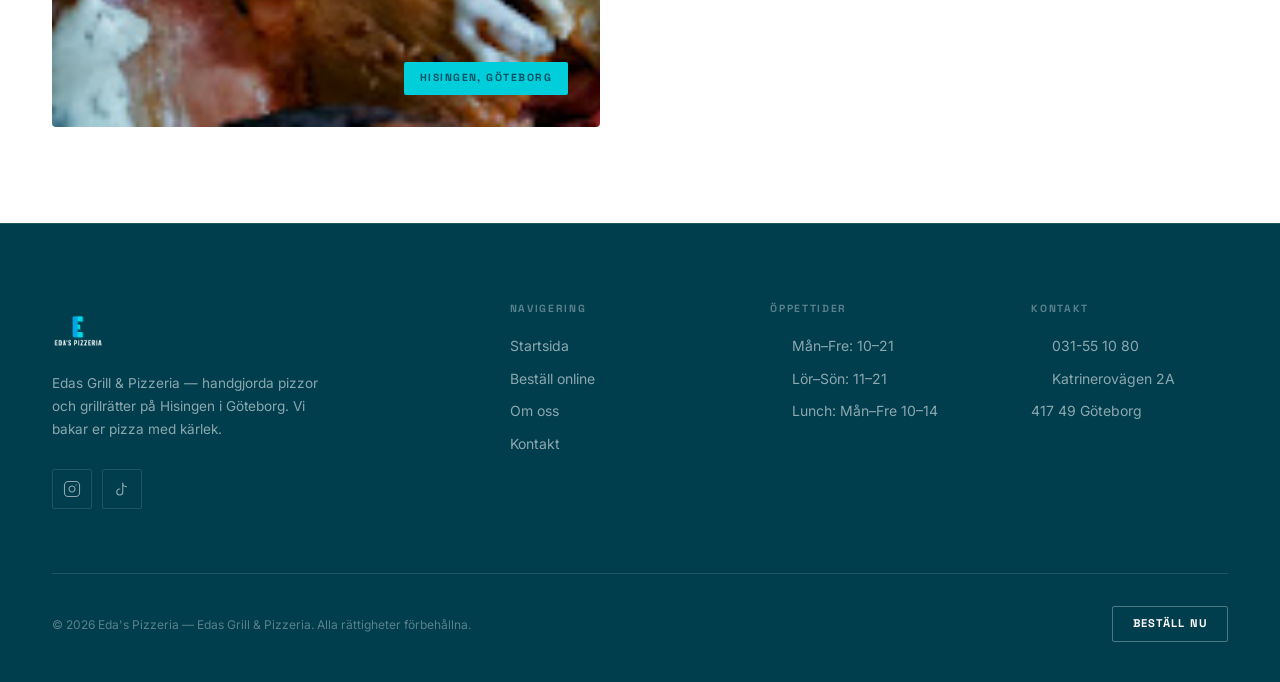
==== commit a713dc22: "Replace stock hero image/video with owner's own Cover photo Swap out Pexels video + Unsplash poster " ====
--- a/index.html
+++ b/index.html
@@ -60,11 +60,7 @@
 
     <!-- ======================== HERO ======================== -->
     <section class="hero" aria-label="Välkommen">
-      <video class="hero__video" autoplay muted loop playsinline
-        poster="https://images.unsplash.com/photo-1513104890138-7c749659a591?w=1400&q=80">
-        <source src="https://videos.pexels.com/video-files/3209808/3209808-hd_1920_1080_25fps.mp4" type="video/mp4" />
-        <div class="hero__video-fallback"></div>
-      </video>
+      <img class="hero__video" src="assets/Eda_s%20Pizzeria%20%2B%20G%C3%B6teborg/wPT_Eda_s%20Pizzeria%20%2B%20G%C3%B6teborg-Cover.JPG" alt="Edas Pizzeria — sortiment av pizzor och rätter" />
       <div class="hero__overlay" aria-hidden="true"></div>
 
       <div class="hero__content">
--- a/css/style.css
+++ b/css/style.css
@@ -368,7 +368,7 @@
 .hero__video-fallback {
   position: absolute;
   inset: 0;
-  background: url('https://images.unsplash.com/photo-1513104890138-7c749659a591?w=1400&q=80') center/cover;
+  background: url('../assets/Eda_s%20Pizzeria%20%2B%20G%C3%B6teborg/wPT_Eda_s%20Pizzeria%20%2B%20G%C3%B6teborg-Cover.JPG') center/cover;
   filter: brightness(0.38);
 }
 .hero__overlay {
